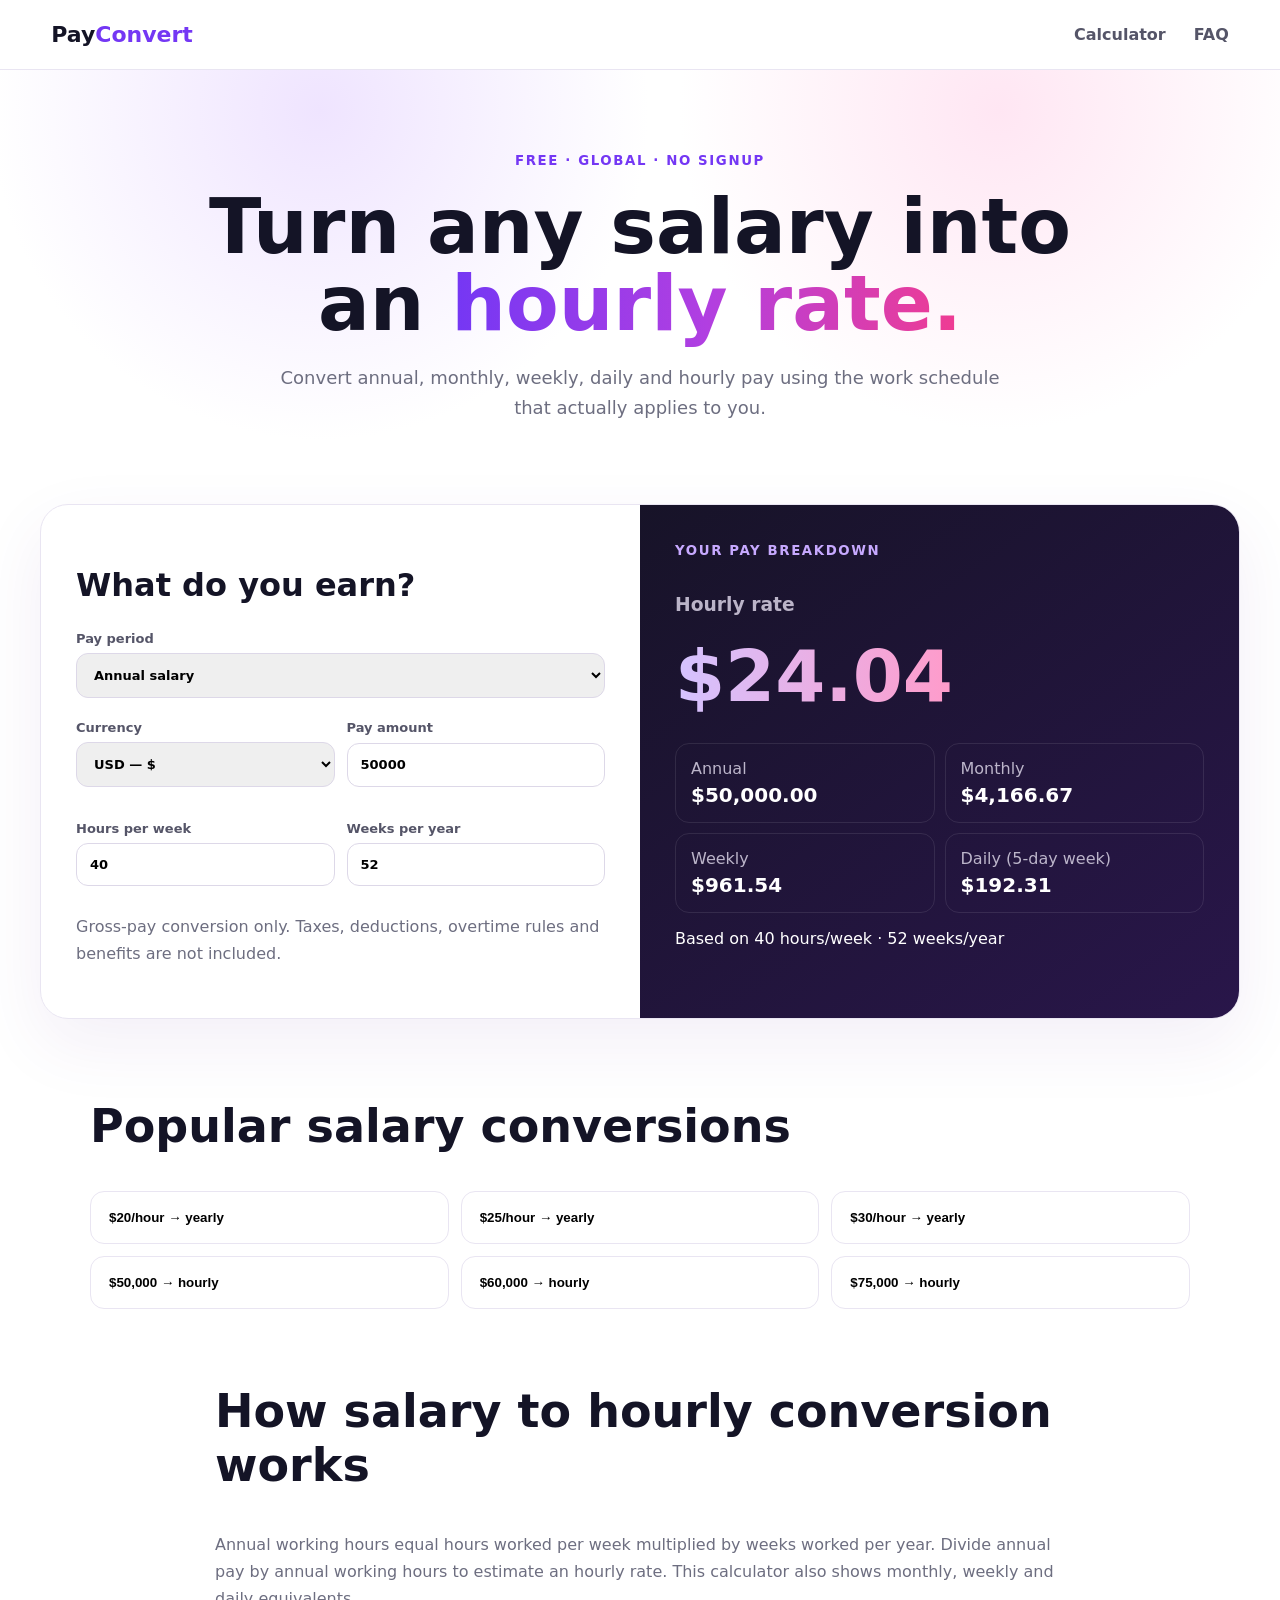
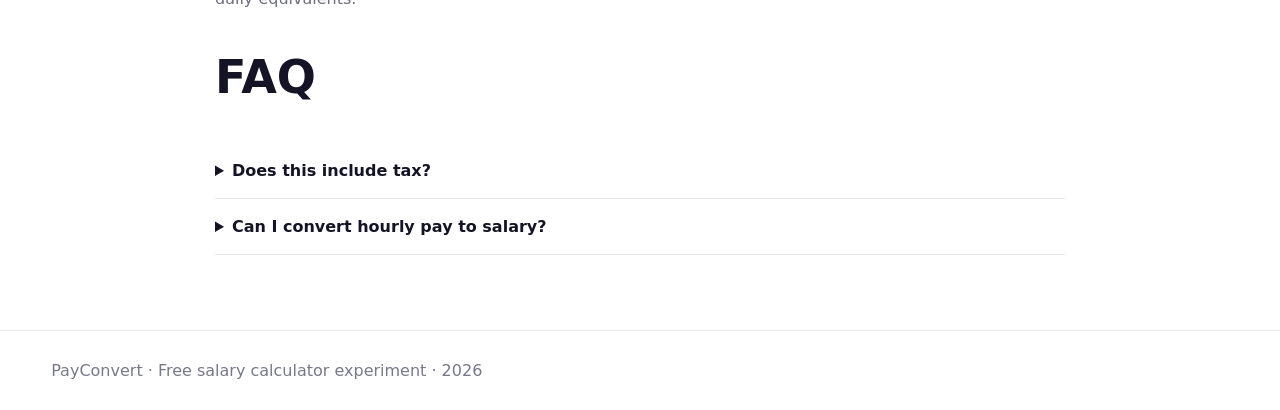
==== index.html @ 166c0487 "Add files via upload" ====
<!doctype html><html lang="en"><head><meta charset="utf-8"><meta name="viewport" content="width=device-width,initial-scale=1"><title>Salary to Hourly Calculator | PayConvert</title><meta name="description" content="Free salary to hourly calculator. Convert annual, monthly, weekly, daily and hourly pay using your own work schedule."><link rel="canonical" href="https://kavindanipun.github.io/salary-hourly-calculator/"><link rel="stylesheet" href="style.css"></head><body><header><b>Pay<span>Convert</span></b><a href="#calc">Calculator</a><a href="#faq">FAQ</a></header><section class="hero"><small>FREE · GLOBAL · NO SIGNUP</small><h1>Turn any salary into an <em>hourly rate.</em></h1><p>Convert annual, monthly, weekly, daily and hourly pay using the work schedule that actually applies to you.</p></section><main id="calc"><div class="form"><h2>What do you earn?</h2><label>Pay period<select id="period"><option value="year">Annual salary</option><option value="month">Monthly pay</option><option value="week">Weekly pay</option><option value="day">Daily pay</option><option value="hour">Hourly pay</option></select></label><div class="grid"><label>Currency<select id="currency"><option value="$">USD — $</option><option value="£">GBP — £</option><option value="€">EUR — €</option><option value="C$">CAD — C$</option><option value="A$">AUD — A$</option><option value="₹">INR — ₹</option><option value="د.إ">AED — د.إ</option><option value="¥">JPY — ¥</option></select></label><label>Pay amount<input id="amount" type="number" value="50000"></label><label>Hours per week<input id="hours" type="number" value="40"></label><label>Weeks per year<input id="weeks" type="number" value="52"></label></div><p>Gross-pay conversion only. Taxes, deductions, overtime rules and benefits are not included.</p></div><div class="result"><small>YOUR PAY BREAKDOWN</small><h3>Hourly rate</h3><strong id="hourly"></strong><div class="cards"><div>Annual<b id="annual"></b></div><div>Monthly<b id="monthly"></b></div><div>Weekly<b id="weekly"></b></div><div>Daily (5-day week)<b id="daily"></b></div></div><p id="schedule"></p></div></main><section class="content"><h2>Popular salary conversions</h2><div class="quick"><button data-p="20" data-t="hour">$20/hour → yearly</button><button data-p="25" data-t="hour">$25/hour → yearly</button><button data-p="30" data-t="hour">$30/hour → yearly</button><button data-p="50000" data-t="year">$50,000 → hourly</button><button data-p="60000" data-t="year">$60,000 → hourly</button><button data-p="75000" data-t="year">$75,000 → hourly</button></div></section><section class="content article"><h2>How salary to hourly conversion works</h2><p>Annual working hours equal hours worked per week multiplied by weeks worked per year. Divide annual pay by annual working hours to estimate an hourly rate. This calculator also shows monthly, weekly and daily equivalents.</p><h2 id="faq">FAQ</h2><details><summary>Does this include tax?</summary><p>No. Results are gross-pay equivalents.</p></details><details><summary>Can I convert hourly pay to salary?</summary><p>Yes. Choose Hourly pay and enter your rate, hours per week and weeks per year.</p></details></section><footer>PayConvert · Free salary calculator experiment · 2026</footer><script src="app.js"></script></body></html>
---- style.css ----
*{box-sizing:border-box}body{margin:0;font-family:Inter,system-ui,sans-serif;color:#141426}header{height:70px;padding:0 4vw;display:flex;align-items:center;gap:28px;border-bottom:1px solid #e9e5f2}header b{font-size:22px;margin-right:auto}header span{color:#7437f4}header a{text-decoration:none;color:#555568;font-weight:700}.hero{text-align:center;padding:80px 16px 55px;background:radial-gradient(circle at 25% 10%,#efe4ff,transparent 32%),radial-gradient(circle at 78% 10%,#ffe6f3,transparent 30%)}.hero small{color:#7437f4;font-weight:900;letter-spacing:.12em}.hero h1{font-size:clamp(44px,6vw,78px);line-height:1;max-width:900px;margin:20px auto}.hero em{font-style:normal;background:linear-gradient(90deg,#7437f4,#b13fe1,#f03c91);background-clip:text;color:transparent}.hero p{color:#6d6e80;font-size:18px;max-width:720px;margin:auto;line-height:1.7}main{width:min(1200px,calc(100% - 24px));margin:25px auto 80px;display:grid;grid-template-columns:1fr 1fr;border:1px solid #e9e5f2;border-radius:28px;overflow:hidden;box-shadow:0 25px 70px #4e208c12}.form,.result{padding:35px}.form h2{font-size:32px}.grid{display:grid;grid-template-columns:1fr 1fr;gap:12px}label{display:grid;gap:7px;margin:11px 0;font-size:13px;font-weight:800;color:#555568}input,select{padding:13px;border:1px solid #ddd8e8;border-radius:12px;font:inherit}.form p,.article p,details p{color:#6d6e80;line-height:1.7}.result{background:linear-gradient(145deg,#171328,#29164a);color:white}.result small{color:#c7a9ff;font-weight:900;letter-spacing:.12em}.result h3{color:#bbb4c8;margin-top:35px}.result>strong{font-size:clamp(45px,6vw,72px);background:linear-gradient(90deg,#d4c3ff,#ff9bca);background-clip:text;color:transparent}.cards{display:grid;grid-template-columns:1fr 1fr;gap:10px;margin-top:25px}.cards div{padding:15px;border:1px solid #ffffff18;border-radius:14px;color:#bcb5ca}.cards b{display:block;color:white;font-size:20px;margin-top:5px}.content{width:min(1100px,calc(100% - 24px));margin:0 auto 75px}.content h2{font-size:clamp(30px,4vw,46px)}.quick{display:grid;grid-template-columns:repeat(3,1fr);gap:12px}.quick button{padding:18px;text-align:left;background:white;border:1px solid #e9e5f2;border-radius:14px;font-weight:800;cursor:pointer}.article{max-width:850px}details{padding:18px 0;border-bottom:1px solid #e9e5f2}summary{font-weight:800}footer{border-top:1px solid #e9e5f2;padding:30px 4vw;color:#77788a}@media(max-width:700px){main{grid-template-columns:1fr}.grid{grid-template-columns:1fr}.quick{grid-template-columns:1fr 1fr}.form,.result{padding:22px}}
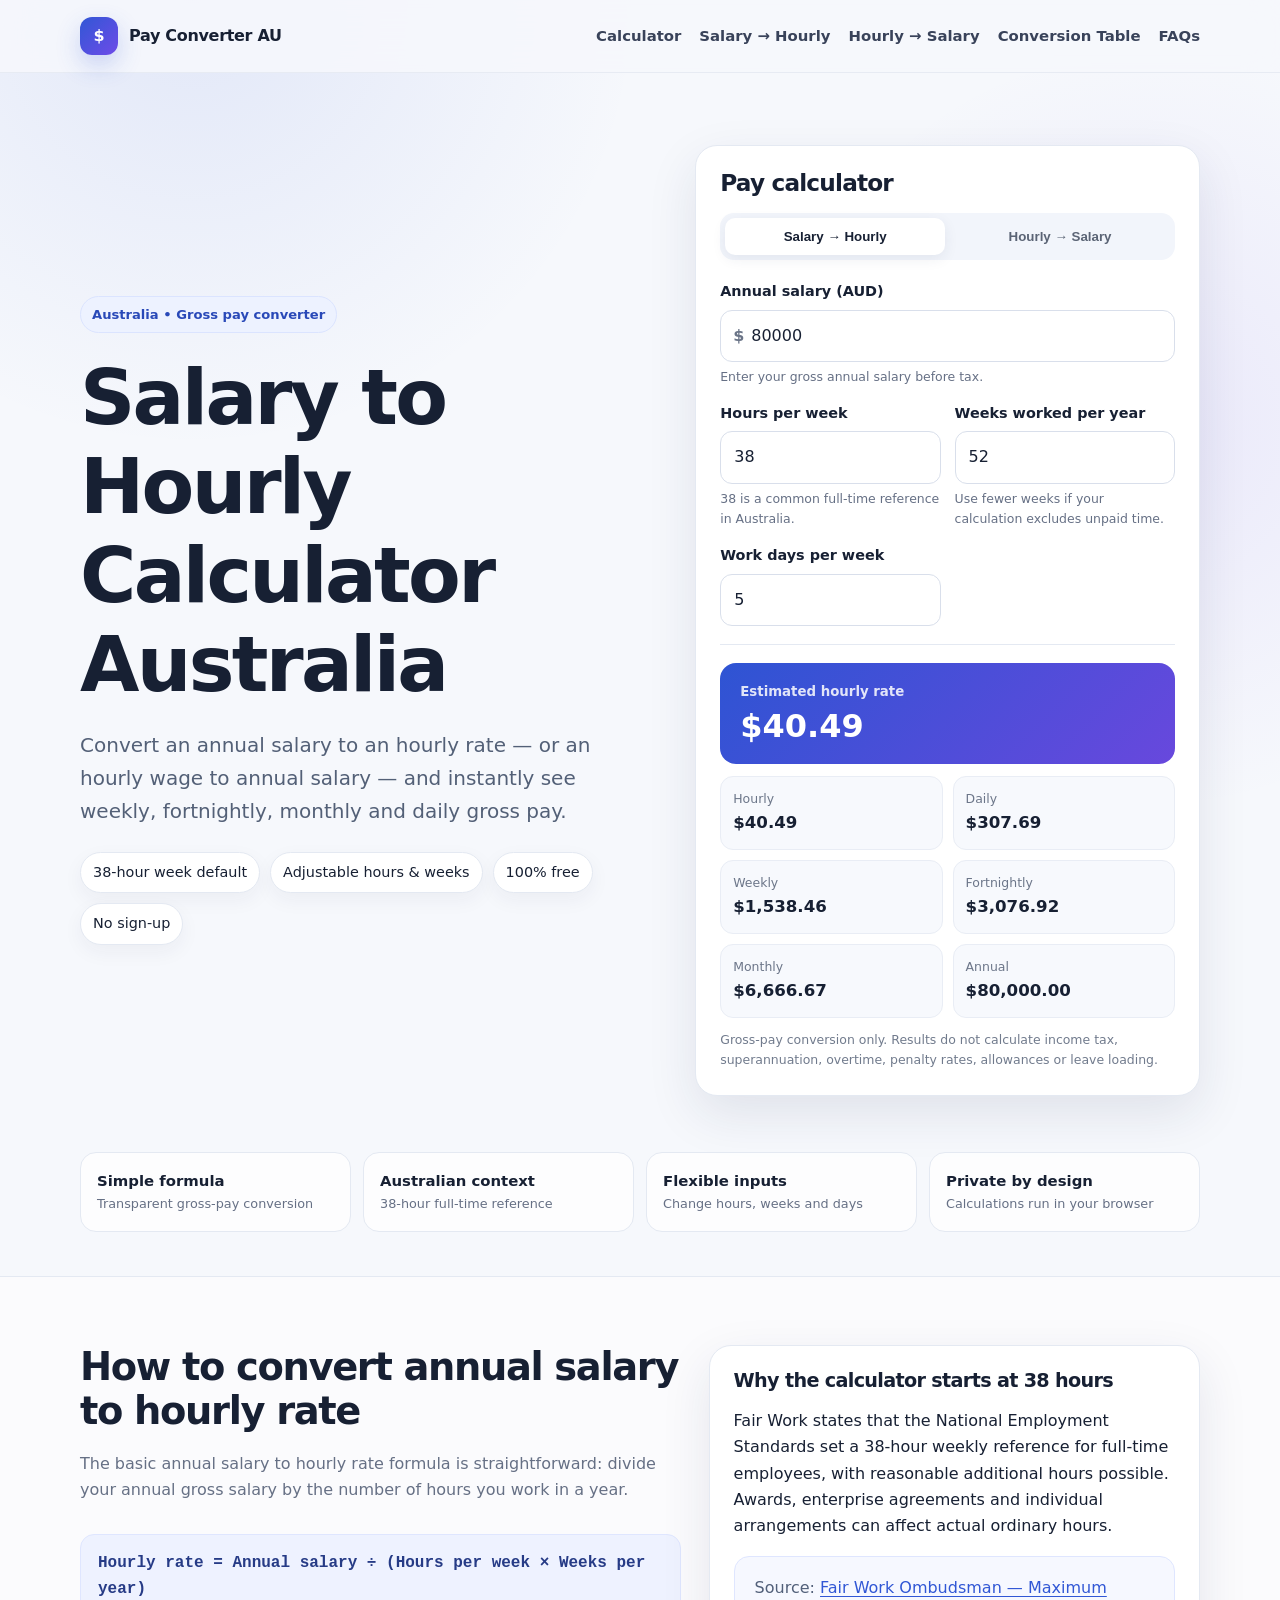
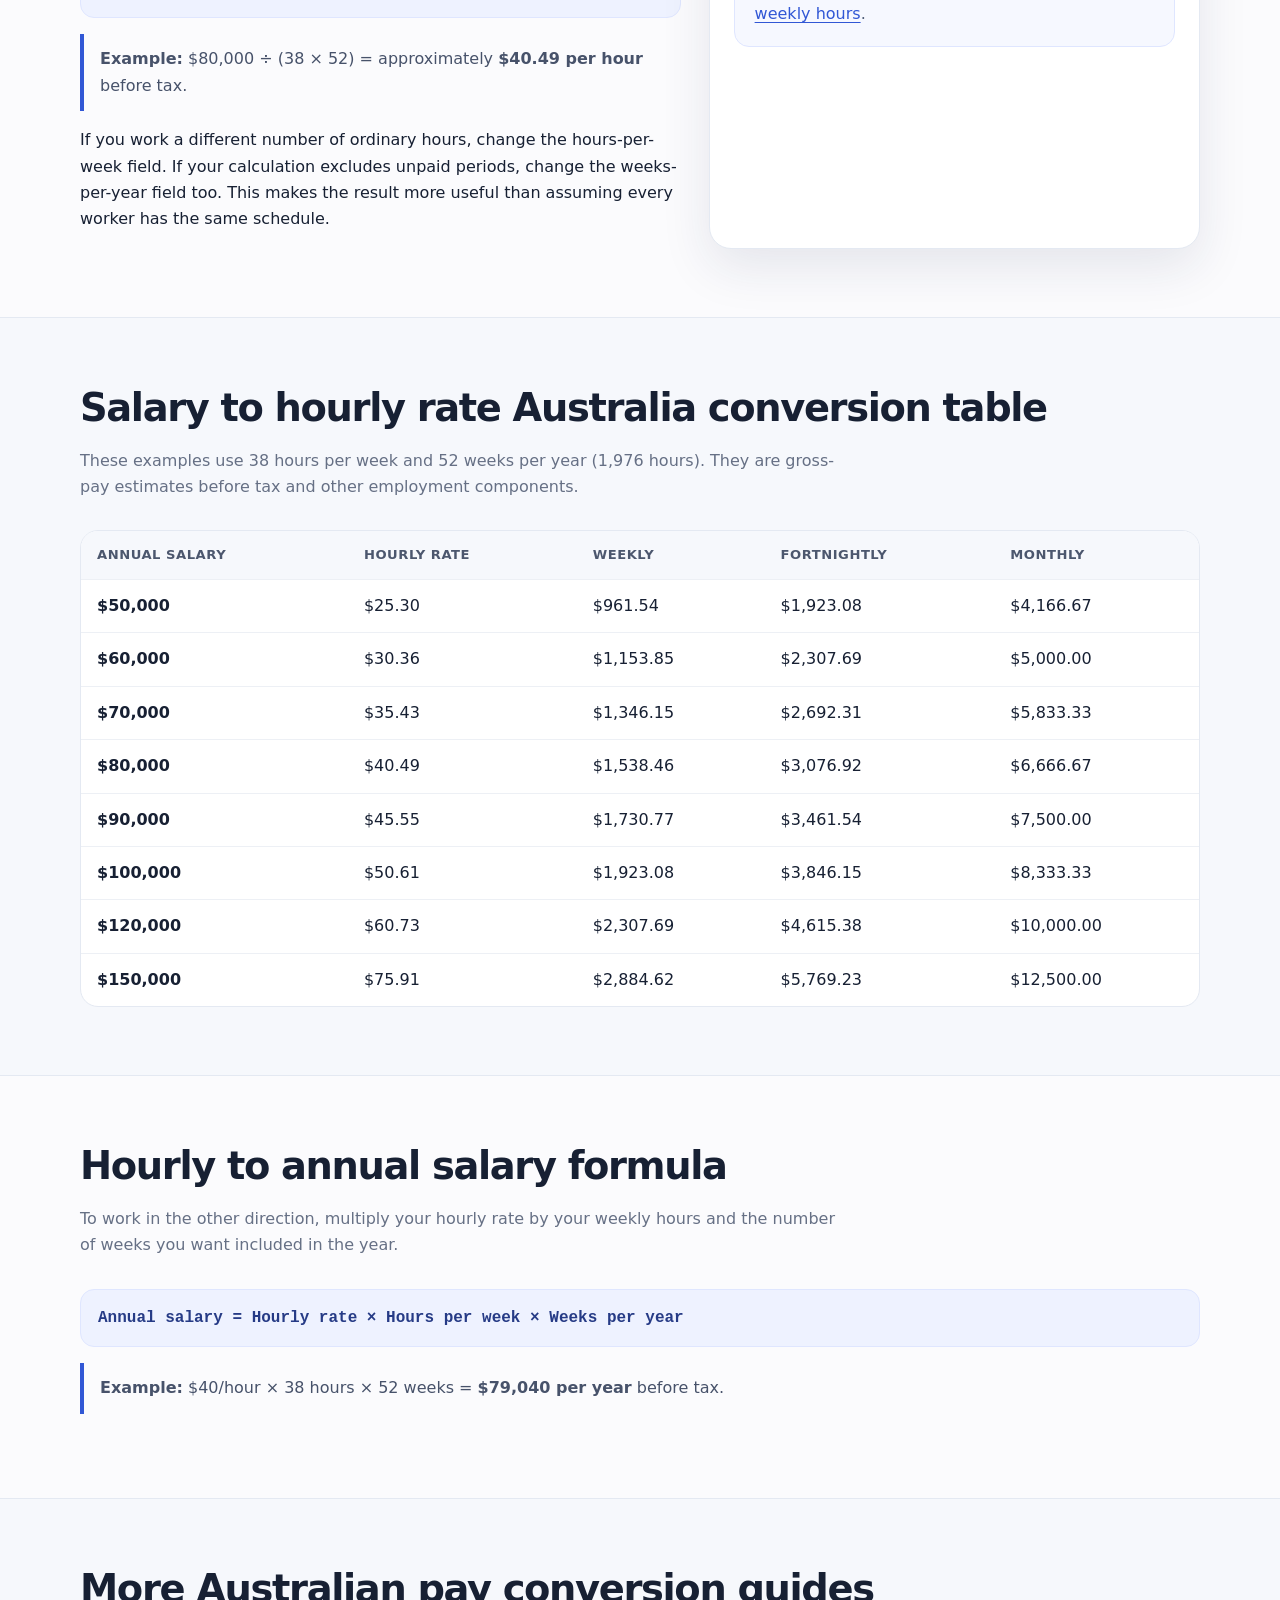
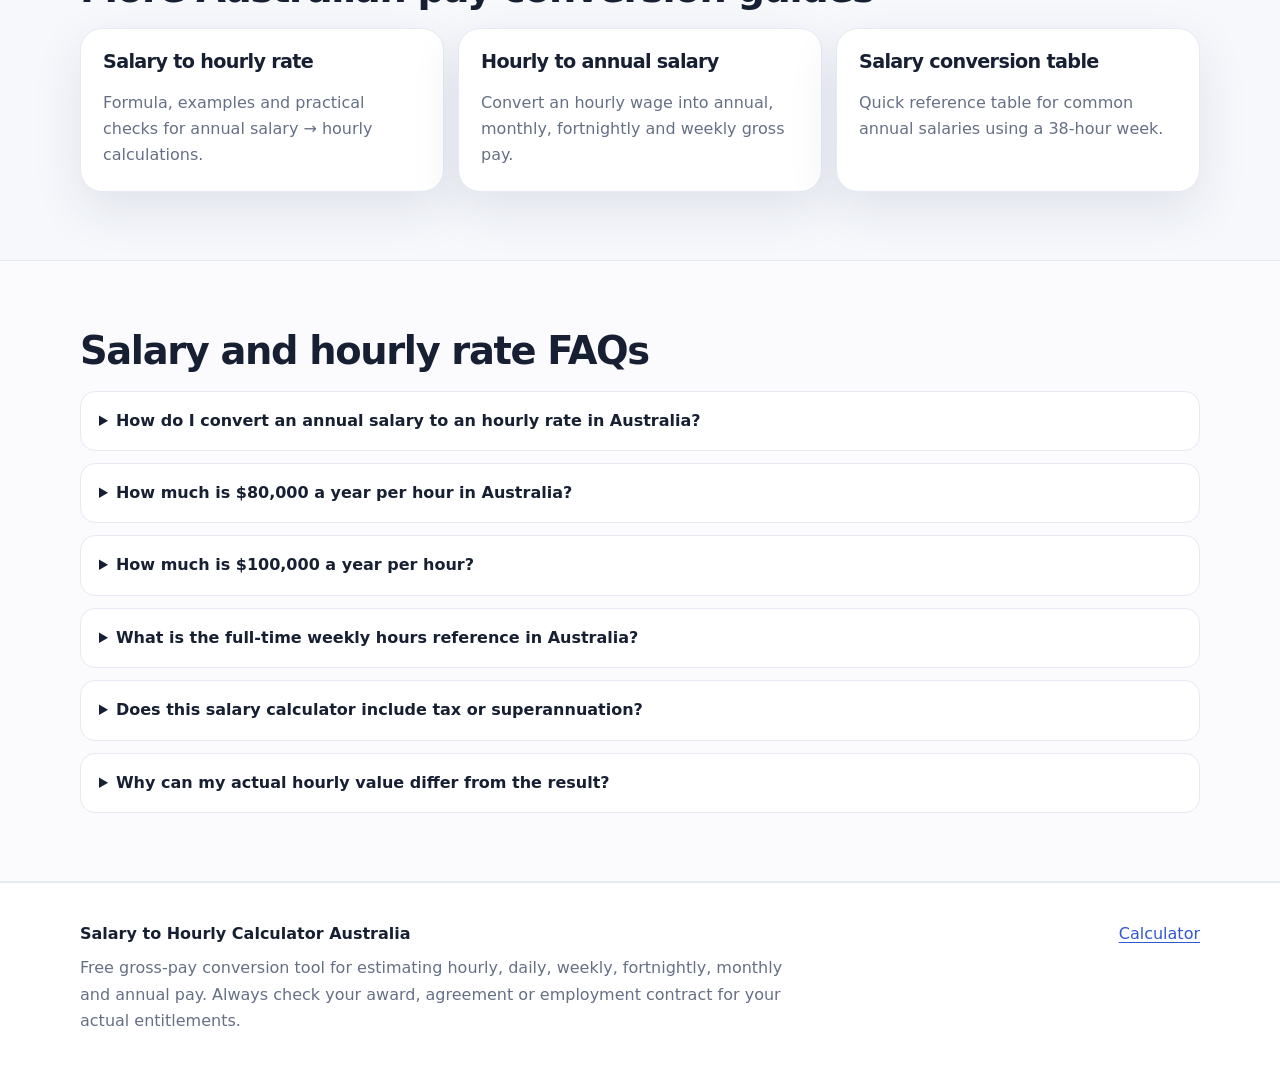
==== commit 96809eab: "Add files via upload" ====
--- a/index.html
+++ b/index.html
@@ -1 +1,201 @@
-<!doctype html><html lang="en"><head><meta charset="utf-8"><meta name="viewport" content="width=device-width,initial-scale=1"><title>Salary to Hourly Calculator | PayConvert</title><meta name="description" content="Free salary to hourly calculator. Convert annual, monthly, weekly, daily and hourly pay using your own work schedule."><link rel="canonical" href="https://kavindanipun.github.io/salary-hourly-calculator/"><link rel="stylesheet" href="style.css"></head><body><header><b>Pay<span>Convert</span></b><a href="#calc">Calculator</a><a href="#faq">FAQ</a></header><section class="hero"><small>FREE · GLOBAL · NO SIGNUP</small><h1>Turn any salary into an <em>hourly rate.</em></h1><p>Convert annual, monthly, weekly, daily and hourly pay using the work schedule that actually applies to you.</p></section><main id="calc"><div class="form"><h2>What do you earn?</h2><label>Pay period<select id="period"><option value="year">Annual salary</option><option value="month">Monthly pay</option><option value="week">Weekly pay</option><option value="day">Daily pay</option><option value="hour">Hourly pay</option></select></label><div class="grid"><label>Currency<select id="currency"><option value="$">USD — $</option><option value="£">GBP — £</option><option value="€">EUR — €</option><option value="C$">CAD — C$</option><option value="A$">AUD — A$</option><option value="₹">INR — ₹</option><option value="د.إ">AED — د.إ</option><option value="¥">JPY — ¥</option></select></label><label>Pay amount<input id="amount" type="number" value="50000"></label><label>Hours per week<input id="hours" type="number" value="40"></label><label>Weeks per year<input id="weeks" type="number" value="52"></label></div><p>Gross-pay conversion only. Taxes, deductions, overtime rules and benefits are not included.</p></div><div class="result"><small>YOUR PAY BREAKDOWN</small><h3>Hourly rate</h3><strong id="hourly"></strong><div class="cards"><div>Annual<b id="annual"></b></div><div>Monthly<b id="monthly"></b></div><div>Weekly<b id="weekly"></b></div><div>Daily (5-day week)<b id="daily"></b></div></div><p id="schedule"></p></div></main><section class="content"><h2>Popular salary conversions</h2><div class="quick"><button data-p="20" data-t="hour">$20/hour → yearly</button><button data-p="25" data-t="hour">$25/hour → yearly</button><button data-p="30" data-t="hour">$30/hour → yearly</button><button data-p="50000" data-t="year">$50,000 → hourly</button><button data-p="60000" data-t="year">$60,000 → hourly</button><button data-p="75000" data-t="year">$75,000 → hourly</button></div></section><section class="content article"><h2>How salary to hourly conversion works</h2><p>Annual working hours equal hours worked per week multiplied by weeks worked per year. Divide annual pay by annual working hours to estimate an hourly rate. This calculator also shows monthly, weekly and daily equivalents.</p><h2 id="faq">FAQ</h2><details><summary>Does this include tax?</summary><p>No. Results are gross-pay equivalents.</p></details><details><summary>Can I convert hourly pay to salary?</summary><p>Yes. Choose Hourly pay and enter your rate, hours per week and weeks per year.</p></details></section><footer>PayConvert · Free salary calculator experiment · 2026</footer><script src="app.js"></script></body></html>+<!doctype html>
+<html lang="en-AU">
+<head>
+<meta charset="utf-8">
+<meta name="viewport" content="width=device-width,initial-scale=1">
+<title>Salary to Hourly Calculator Australia | Free Pay Converter</title>
+<meta name="description" content="Convert annual salary to hourly pay or hourly rate to annual salary in Australia. See weekly, fortnightly and monthly gross pay with adjustable work hours.">
+<meta name="robots" content="index,follow,max-image-preview:large,max-snippet:-1,max-video-preview:-1">
+<link rel="canonical" href="https://kavindanipun.github.io/salary-hourly-calculator/">
+<link rel="icon" href="https://kavindanipun.github.io/salary-hourly-calculator/favicon.svg" type="image/svg+xml">
+<link rel="apple-touch-icon" href="https://kavindanipun.github.io/salary-hourly-calculator/apple-touch-icon.png">
+<link rel="manifest" href="https://kavindanipun.github.io/salary-hourly-calculator/site.webmanifest">
+<meta name="theme-color" content="#3157d5">
+<meta name="color-scheme" content="light">
+<meta property="og:type" content="website">
+<meta property="og:site_name" content="Salary to Hourly Calculator Australia">
+<meta property="og:locale" content="en_AU">
+<meta property="og:title" content="Salary to Hourly Calculator Australia | Free Pay Converter">
+<meta property="og:description" content="Convert annual salary to hourly pay or hourly rate to annual salary in Australia. See weekly, fortnightly and monthly gross pay with adjustable work hours.">
+<meta property="og:url" content="https://kavindanipun.github.io/salary-hourly-calculator/">
+<meta property="og:image" content="https://kavindanipun.github.io/salary-hourly-calculator/og-image.png">
+<meta property="og:image:width" content="1200">
+<meta property="og:image:height" content="630">
+<meta property="og:image:alt" content="Salary to Hourly Calculator Australia">
+<meta name="twitter:card" content="summary_large_image">
+<meta name="twitter:title" content="Salary to Hourly Calculator Australia | Free Pay Converter">
+<meta name="twitter:description" content="Convert annual salary to hourly pay or hourly rate to annual salary in Australia. See weekly, fortnightly and monthly gross pay with adjustable work hours.">
+<meta name="twitter:image" content="https://kavindanipun.github.io/salary-hourly-calculator/og-image.png">
+<link rel="stylesheet" href="https://kavindanipun.github.io/salary-hourly-calculator/assets/styles.css">
+<script type="application/ld+json">{"@context":"https://schema.org","@graph":[{"@type":"WebSite","@id":"https://kavindanipun.github.io/salary-hourly-calculator/#website","url":"https://kavindanipun.github.io/salary-hourly-calculator/","name":"Salary to Hourly Calculator Australia","inLanguage":"en-AU"},{"@type":"WebApplication","@id":"https://kavindanipun.github.io/salary-hourly-calculator/#calculator","name":"Salary to Hourly Calculator Australia","url":"https://kavindanipun.github.io/salary-hourly-calculator/","applicationCategory":"FinanceApplication","operatingSystem":"Any","isAccessibleForFree":true,"offers":{"@type":"Offer","price":"0","priceCurrency":"AUD"},"description":"Convert annual salary to hourly pay, or hourly pay to annual salary, using adjustable weekly hours and weeks worked.","inLanguage":"en-AU"}]}</script>
+<script type="application/ld+json">{"@context":"https://schema.org","@type":"FAQPage","mainEntity":[{"@type":"Question","name":"How do I convert an annual salary to an hourly rate in Australia?","acceptedAnswer":{"@type":"Answer","text":"Divide the annual salary by the total hours worked in the year. For example, with 38 hours per week and 52 weeks per year, divide the annual salary by 1,976 hours."}},{"@type":"Question","name":"How much is $80,000 a year per hour in Australia?","acceptedAnswer":{"@type":"Answer","text":"Using 38 hours per week and 52 weeks per year, $80,000 per year is approximately $40.49 per hour before tax."}},{"@type":"Question","name":"How much is $100,000 a year per hour in Australia?","acceptedAnswer":{"@type":"Answer","text":"Using 38 hours per week and 52 weeks per year, $100,000 per year is approximately $50.61 per hour before tax."}},{"@type":"Question","name":"What is the standard full-time work week in Australia?","acceptedAnswer":{"@type":"Answer","text":"Under the National Employment Standards, 38 hours per week is the maximum weekly hours reference for a full-time employee unless reasonable additional hours apply. Actual ordinary hours can depend on an award, agreement or contract."}},{"@type":"Question","name":"Does this calculator include tax and superannuation?","acceptedAnswer":{"@type":"Answer","text":"No. This calculator converts gross pay only and does not calculate income tax, superannuation, overtime, penalty rates, allowances or leave loading."}}]}</script>
+</head>
+<body data-calc-mode="annual">
+<a class="skip-link" href="#main">Skip to main content</a>
+
+<header class="site-header">
+  <div class="container nav">
+    <a class="brand" href="https://kavindanipun.github.io/salary-hourly-calculator/" aria-label="Salary to Hourly Calculator Australia home">
+      <span class="brand-mark" aria-hidden="true">$</span>
+      <span>Pay Converter AU</span>
+    </a>
+    <nav class="nav-links" aria-label="Primary navigation">
+      <a href="https://kavindanipun.github.io/salary-hourly-calculator/#calculator">Calculator</a>
+      <a href="https://kavindanipun.github.io/salary-hourly-calculator/salary-to-hourly-australia/">Salary → Hourly</a>
+      <a href="https://kavindanipun.github.io/salary-hourly-calculator/hourly-to-salary-australia/">Hourly → Salary</a>
+      <a href="https://kavindanipun.github.io/salary-hourly-calculator/salary-conversion-table-australia/">Conversion Table</a>
+      <a href="https://kavindanipun.github.io/salary-hourly-calculator/#faq">FAQs</a>
+    </nav>
+  </div>
+</header>
+
+<main id="main">
+<section class="hero">
+  <div class="container hero-grid">
+    <div>
+      <span class="eyebrow">Australia • Gross pay converter</span>
+      <h1>Salary to Hourly Calculator Australia</h1>
+      <p class="lead">Convert an annual salary to an hourly rate — or an hourly wage to annual salary — and instantly see weekly, fortnightly, monthly and daily gross pay.</p>
+      <ul class="hero-points" aria-label="Calculator highlights">
+        <li>38-hour week default</li><li>Adjustable hours & weeks</li><li>100% free</li><li>No sign-up</li>
+      </ul>
+    </div>
+    
+<div class="card calculator" id="calculator" aria-labelledby="calculator-title">
+  <h2 id="calculator-title" style="font-size:1.45rem;margin-bottom:16px">Pay calculator</h2>
+  <div class="calc-tabs" role="tablist" aria-label="Conversion direction">
+    <button class="tab-btn" id="annualTab" type="button" role="tab" aria-selected="true">Salary → Hourly</button>
+    <button class="tab-btn" id="hourlyTab" type="button" role="tab" aria-selected="false">Hourly → Salary</button>
+  </div>
+  <div class="form-grid">
+    <div class="field full">
+      <label id="amountLabel" for="amount">Annual salary (AUD)</label>
+      <div class="input-wrap"><span class="prefix">$</span><input class="with-prefix" id="amount" type="number" inputmode="decimal" min="0.01" step="0.01" value="80000" aria-describedby="amountHelp"></div>
+      <div class="helper" id="amountHelp">Enter your gross annual salary before tax.</div>
+    </div>
+    <div class="field">
+      <label for="hoursPerWeek">Hours per week</label>
+      <input id="hoursPerWeek" type="number" inputmode="decimal" min="1" max="168" step="0.5" value="38">
+      <div class="helper">38 is a common full-time reference in Australia.</div>
+    </div>
+    <div class="field">
+      <label for="weeksPerYear">Weeks worked per year</label>
+      <input id="weeksPerYear" type="number" inputmode="decimal" min="1" max="52" step="1" value="52">
+      <div class="helper">Use fewer weeks if your calculation excludes unpaid time.</div>
+    </div>
+    <div class="field">
+      <label for="daysPerWeek">Work days per week</label>
+      <input id="daysPerWeek" type="number" inputmode="decimal" min="1" max="7" step="1" value="5">
+    </div>
+  </div>
+  <div class="results" aria-live="polite">
+    <div class="result-primary"><small id="primaryLabel">Estimated hourly rate</small><strong id="primaryResult">—</strong></div>
+    <div class="result-grid">
+      <div class="result-item"><span>Hourly</span><strong id="hourlyResult">—</strong></div>
+      <div class="result-item"><span>Daily</span><strong id="dailyResult">—</strong></div>
+      <div class="result-item"><span>Weekly</span><strong id="weeklyResult">—</strong></div>
+      <div class="result-item"><span>Fortnightly</span><strong id="fortnightlyResult">—</strong></div>
+      <div class="result-item"><span>Monthly</span><strong id="monthlyResult">—</strong></div>
+      <div class="result-item"><span>Annual</span><strong id="annualResult">—</strong></div>
+    </div>
+    <p class="disclaimer">Gross-pay conversion only. Results do not calculate income tax, superannuation, overtime, penalty rates, allowances or leave loading.</p>
+  </div>
+</div>
+
+  </div>
+</section>
+
+<section class="trust-strip">
+  <div class="container trust-grid">
+    <div class="trust-item"><strong>Simple formula</strong><span>Transparent gross-pay conversion</span></div>
+    <div class="trust-item"><strong>Australian context</strong><span>38-hour full-time reference</span></div>
+    <div class="trust-item"><strong>Flexible inputs</strong><span>Change hours, weeks and days</span></div>
+    <div class="trust-item"><strong>Private by design</strong><span>Calculations run in your browser</span></div>
+  </div>
+</section>
+
+<section class="section soft">
+  <div class="container content-grid">
+    <div>
+      <h2>How to convert annual salary to hourly rate</h2>
+      <p class="section-intro">The basic annual salary to hourly rate formula is straightforward: divide your annual gross salary by the number of hours you work in a year.</p>
+      <div class="formula">Hourly rate = Annual salary ÷ (Hours per week × Weeks per year)</div>
+      <p class="example"><strong>Example:</strong> $80,000 ÷ (38 × 52) = approximately <strong>$40.49 per hour</strong> before tax.</p>
+      <p>If you work a different number of ordinary hours, change the hours-per-week field. If your calculation excludes unpaid periods, change the weeks-per-year field too. This makes the result more useful than assuming every worker has the same schedule.</p>
+    </div>
+    <div class="card info-card">
+      <h3>Why the calculator starts at 38 hours</h3>
+      <p>Fair Work states that the National Employment Standards set a 38-hour weekly reference for full-time employees, with reasonable additional hours possible. Awards, enterprise agreements and individual arrangements can affect actual ordinary hours.</p>
+      <p class="source-note">Source: <a href="https://www.fairwork.gov.au/tools-and-resources/fact-sheets/minimum-workplace-entitlements/maximum-weekly-hours" rel="noopener">Fair Work Ombudsman — Maximum weekly hours</a>.</p>
+    </div>
+  </div>
+</section>
+
+<section class="section">
+  <div class="container">
+    <h2>Salary to hourly rate Australia conversion table</h2>
+    <p class="section-intro">These examples use 38 hours per week and 52 weeks per year (1,976 hours). They are gross-pay estimates before tax and other employment components.</p>
+    <div class="table-wrap">
+      <table>
+        <thead><tr><th>Annual salary</th><th>Hourly rate</th><th>Weekly</th><th>Fortnightly</th><th>Monthly</th></tr></thead>
+        <tbody>
+          <tr><td>$50,000</td><td>$25.30</td><td>$961.54</td><td>$1,923.08</td><td>$4,166.67</td></tr>
+          <tr><td>$60,000</td><td>$30.36</td><td>$1,153.85</td><td>$2,307.69</td><td>$5,000.00</td></tr>
+          <tr><td>$70,000</td><td>$35.43</td><td>$1,346.15</td><td>$2,692.31</td><td>$5,833.33</td></tr>
+          <tr><td>$80,000</td><td>$40.49</td><td>$1,538.46</td><td>$3,076.92</td><td>$6,666.67</td></tr>
+          <tr><td>$90,000</td><td>$45.55</td><td>$1,730.77</td><td>$3,461.54</td><td>$7,500.00</td></tr>
+          <tr><td>$100,000</td><td>$50.61</td><td>$1,923.08</td><td>$3,846.15</td><td>$8,333.33</td></tr>
+          <tr><td>$120,000</td><td>$60.73</td><td>$2,307.69</td><td>$4,615.38</td><td>$10,000.00</td></tr>
+          <tr><td>$150,000</td><td>$75.91</td><td>$2,884.62</td><td>$5,769.23</td><td>$12,500.00</td></tr>
+        </tbody>
+      </table>
+    </div>
+  </div>
+</section>
+
+<section class="section soft">
+  <div class="container">
+    <h2>Hourly to annual salary formula</h2>
+    <p class="section-intro">To work in the other direction, multiply your hourly rate by your weekly hours and the number of weeks you want included in the year.</p>
+    <div class="formula">Annual salary = Hourly rate × Hours per week × Weeks per year</div>
+    <p class="example"><strong>Example:</strong> $40/hour × 38 hours × 52 weeks = <strong>$79,040 per year</strong> before tax.</p>
+  </div>
+</section>
+
+<section class="section">
+  <div class="container">
+    <h2>More Australian pay conversion guides</h2>
+    <div class="link-cards">
+      <a class="card link-card" href="https://kavindanipun.github.io/salary-hourly-calculator/salary-to-hourly-australia/"><h3>Salary to hourly rate</h3><p>Formula, examples and practical checks for annual salary → hourly calculations.</p></a>
+      <a class="card link-card" href="https://kavindanipun.github.io/salary-hourly-calculator/hourly-to-salary-australia/"><h3>Hourly to annual salary</h3><p>Convert an hourly wage into annual, monthly, fortnightly and weekly gross pay.</p></a>
+      <a class="card link-card" href="https://kavindanipun.github.io/salary-hourly-calculator/salary-conversion-table-australia/"><h3>Salary conversion table</h3><p>Quick reference table for common annual salaries using a 38-hour week.</p></a>
+    </div>
+  </div>
+</section>
+
+<section class="section soft" id="faq">
+  <div class="container">
+    <h2>Salary and hourly rate FAQs</h2>
+    <div class="faq">
+      <details><summary>How do I convert an annual salary to an hourly rate in Australia?</summary><p>Divide the annual salary by total annual work hours. With 38 hours per week and 52 weeks, annual work hours are 1,976. For example, $80,000 ÷ 1,976 is about $40.49 per hour before tax.</p></details>
+      <details><summary>How much is $80,000 a year per hour in Australia?</summary><p>At 38 hours per week for 52 weeks, $80,000 per year is approximately $40.49 per hour before tax.</p></details>
+      <details><summary>How much is $100,000 a year per hour?</summary><p>At 38 hours per week for 52 weeks, $100,000 per year is approximately $50.61 per hour before tax.</p></details>
+      <details><summary>What is the full-time weekly hours reference in Australia?</summary><p>Fair Work’s National Employment Standards use 38 hours per week as the maximum weekly hours reference for full-time employees, unless reasonable additional hours apply. Actual ordinary hours can vary under an award, agreement or employment arrangement.</p></details>
+      <details><summary>Does this salary calculator include tax or superannuation?</summary><p>No. It is a gross-pay conversion calculator. It does not calculate income tax, superannuation, overtime, penalty rates, allowances or leave loading.</p></details>
+      <details><summary>Why can my actual hourly value differ from the result?</summary><p>Your employment package may include paid leave, superannuation, bonuses, allowances, overtime or other entitlements. Your contract or industrial instrument may also define hours differently. Use this tool for gross conversion, not as a payroll or legal-entitlement calculation.</p></details>
+    </div>
+  </div>
+</section>
+</main>
+
+<footer class="site-footer">
+  <div class="container footer-grid">
+    <div>
+      <strong>Salary to Hourly Calculator Australia</strong>
+      <p>Free gross-pay conversion tool for estimating hourly, daily, weekly, fortnightly, monthly and annual pay. Always check your award, agreement or employment contract for your actual entitlements.</p>
+    </div>
+    <div><a href="https://kavindanipun.github.io/salary-hourly-calculator/">Calculator</a></div>
+  </div>
+</footer>
+<script src="https://kavindanipun.github.io/salary-hourly-calculator/assets/app.js" defer></script>
+</body></html>
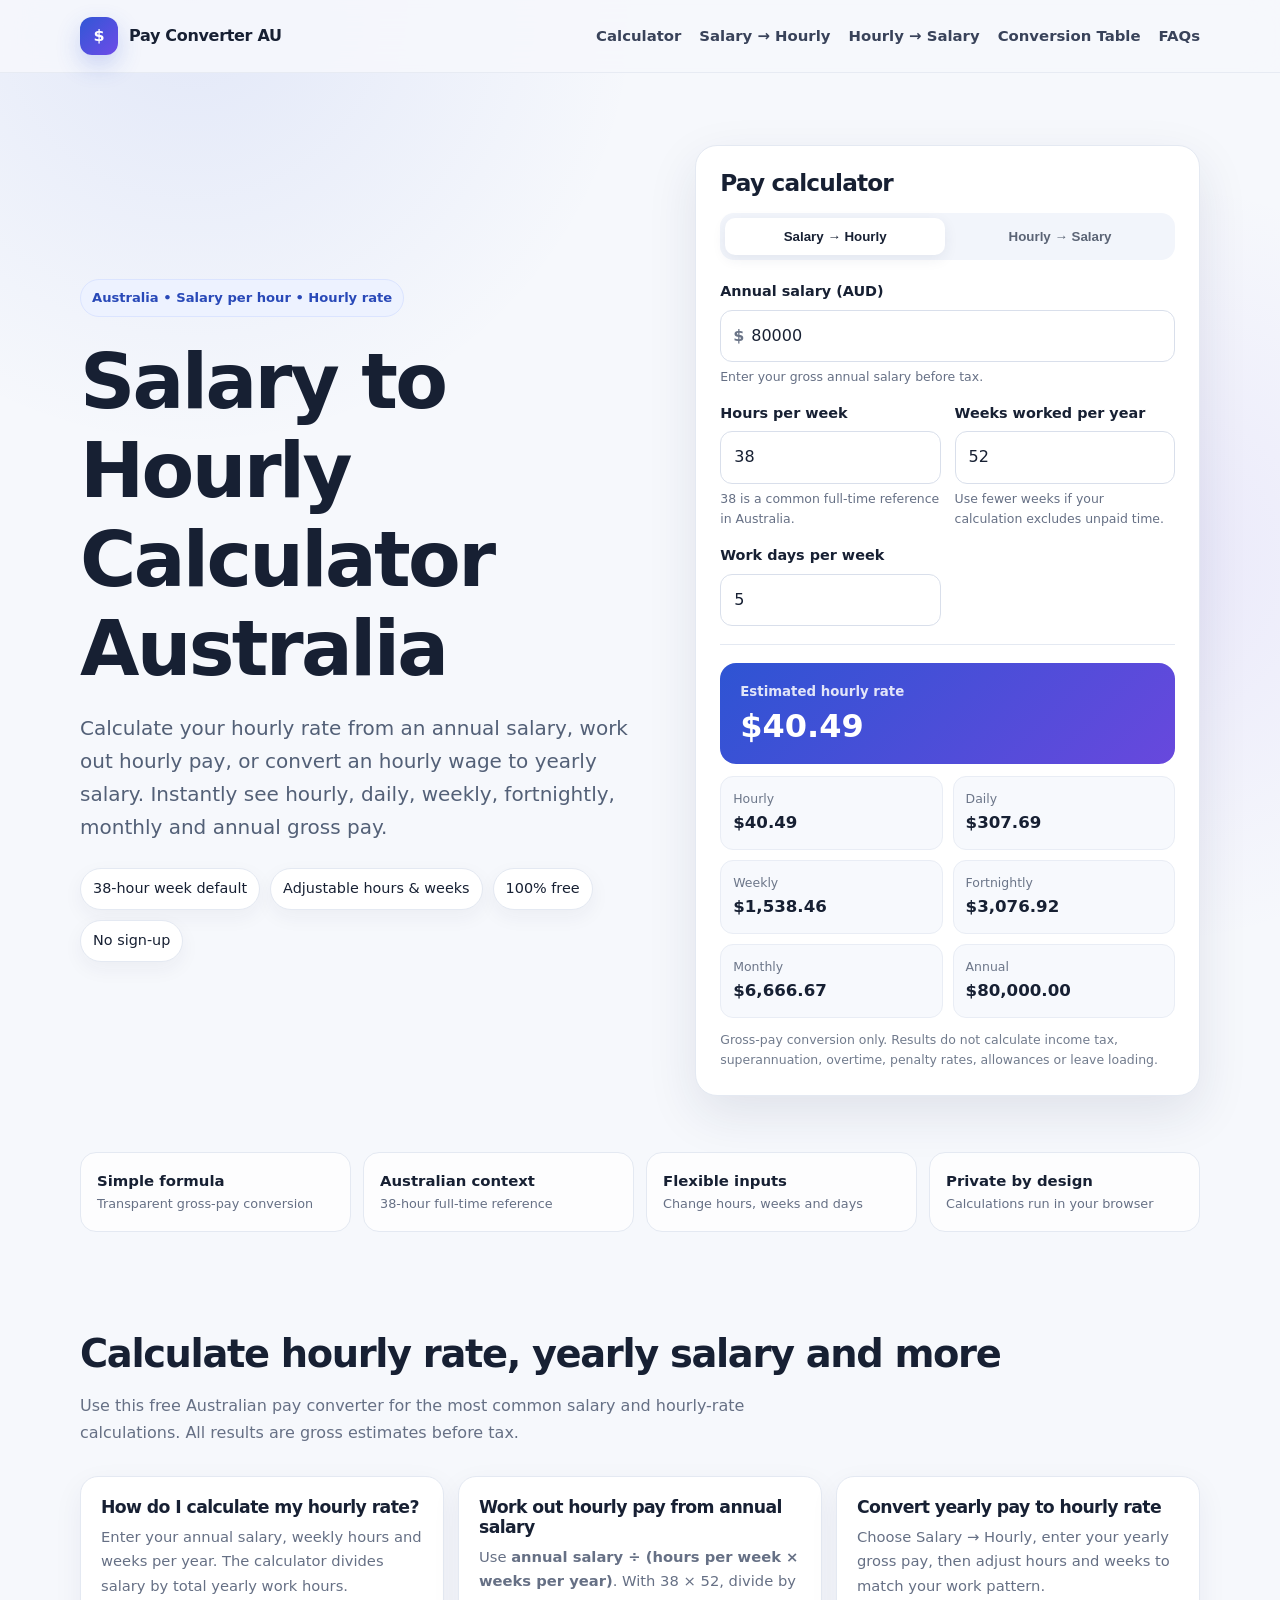
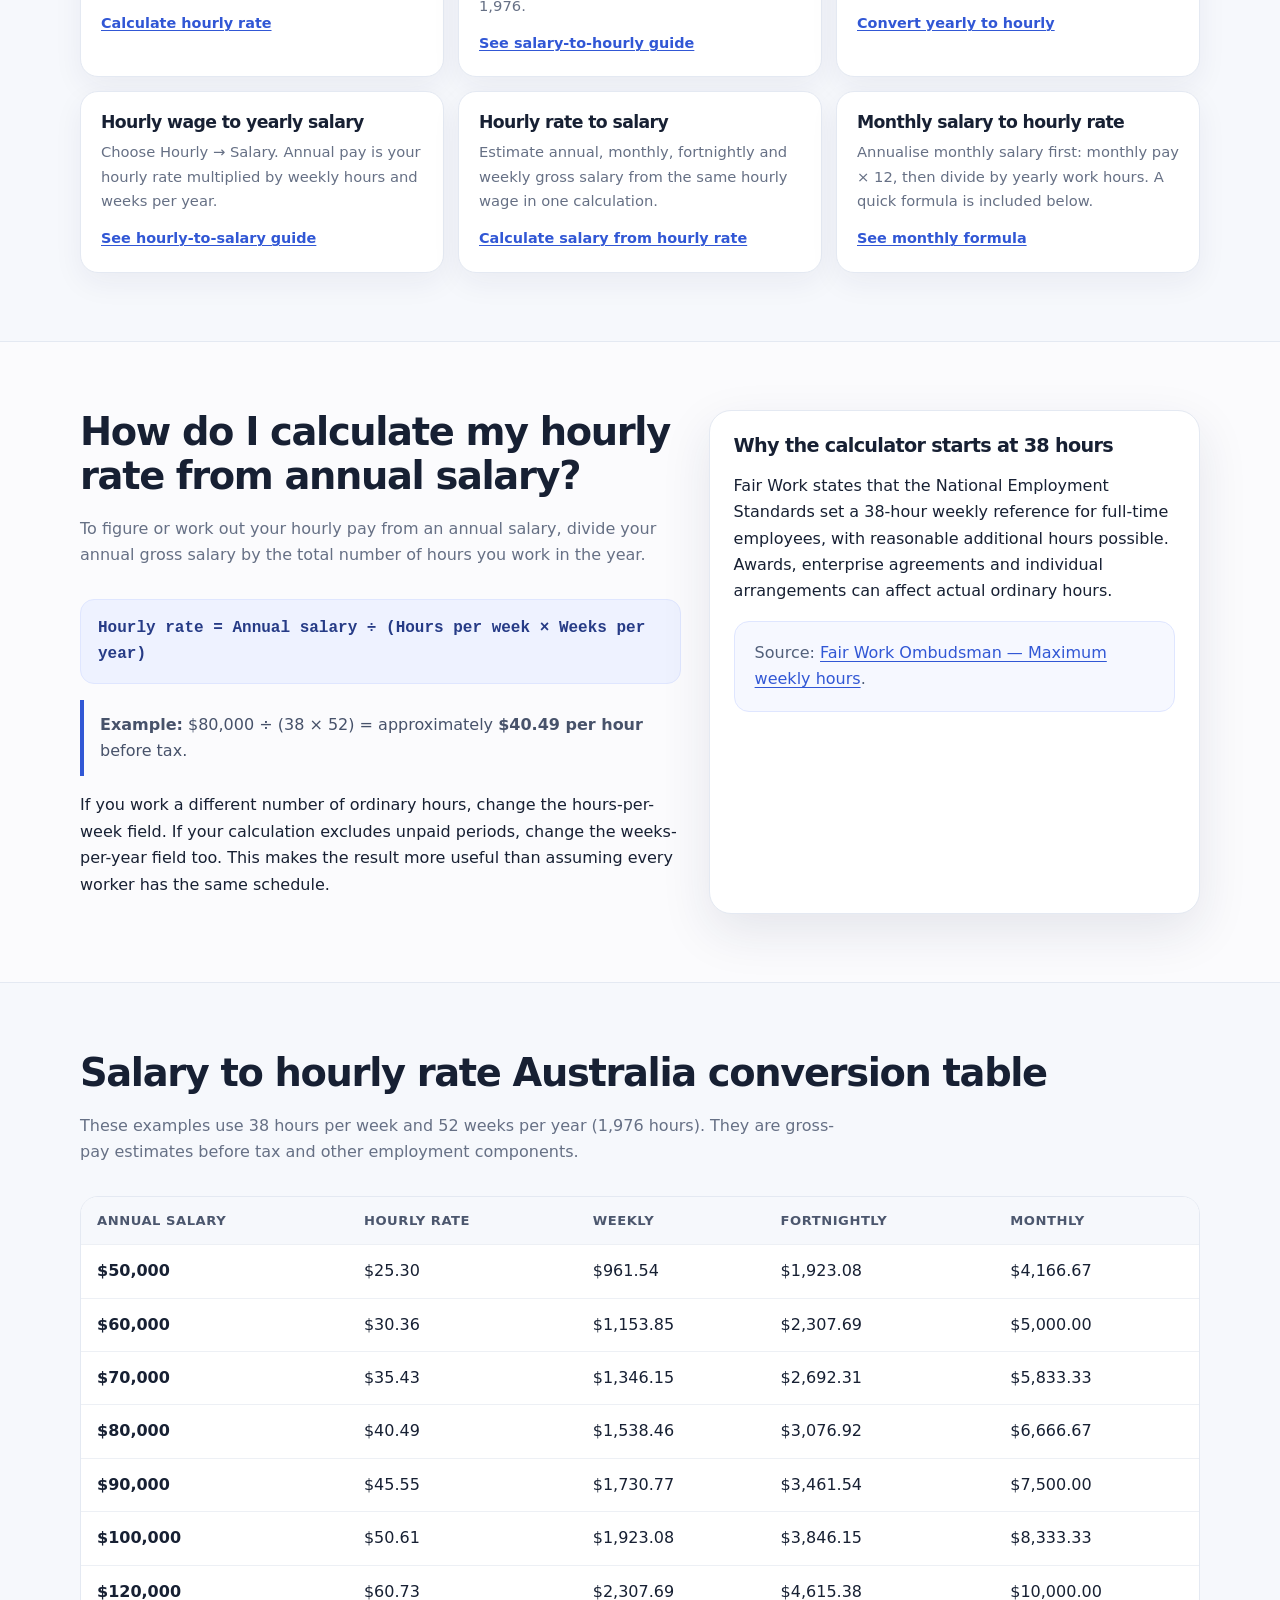
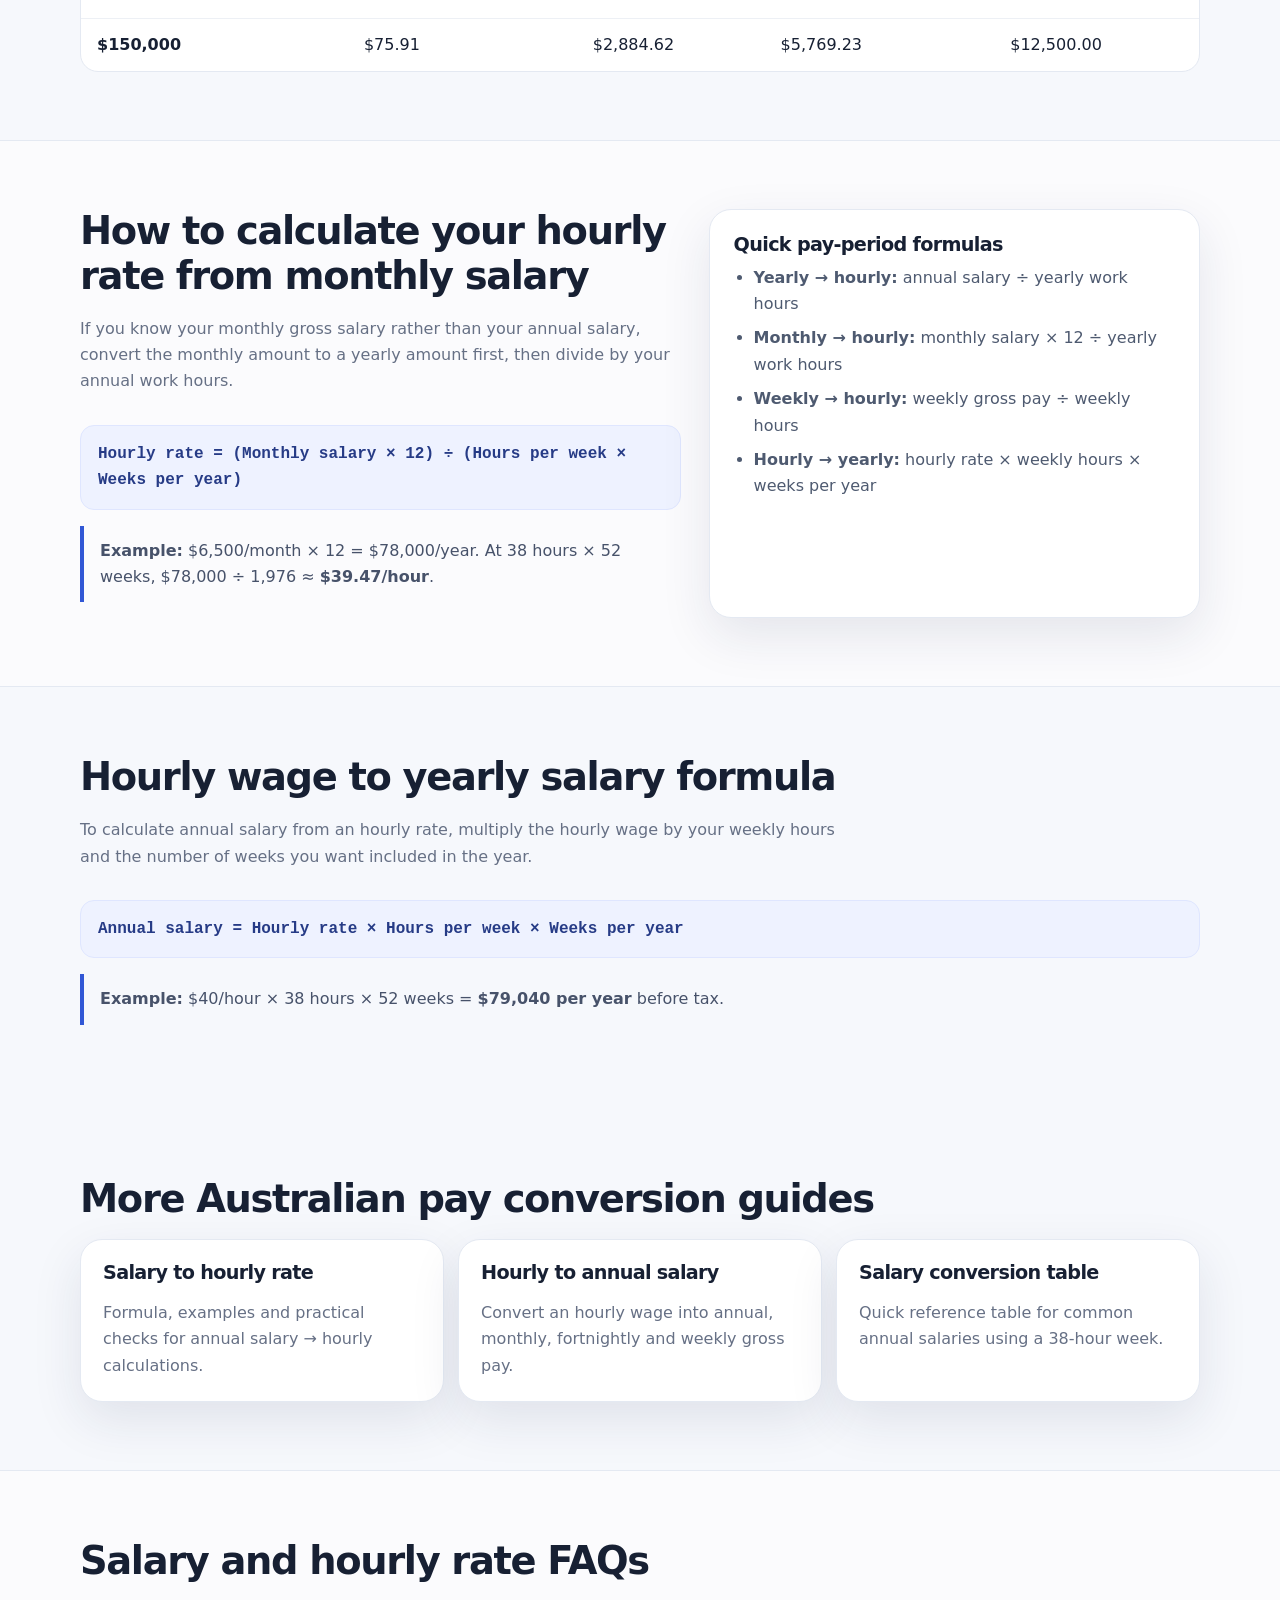
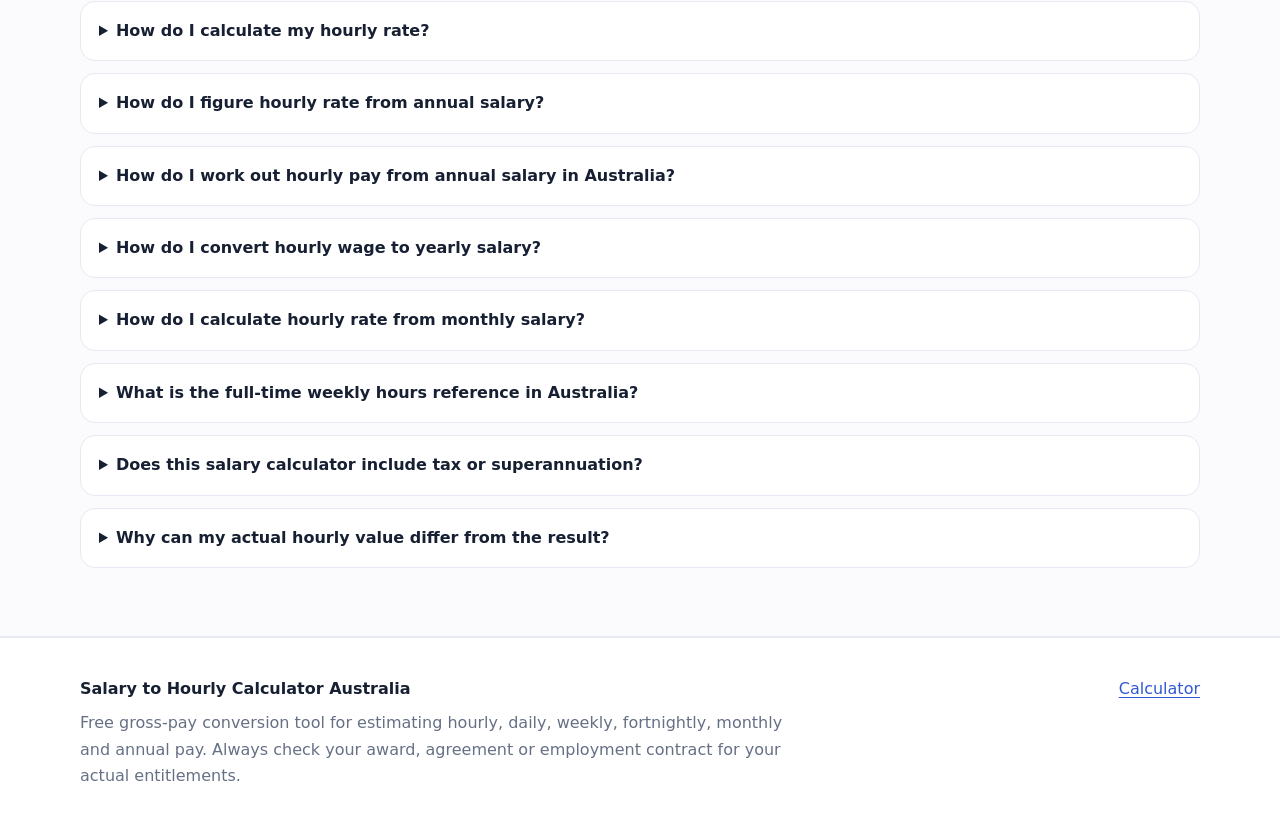
==== commit 77741935: "Add files via upload" ====
--- a/index.html
+++ b/index.html
@@ -3,8 +3,8 @@
 <head>
 <meta charset="utf-8">
 <meta name="viewport" content="width=device-width,initial-scale=1">
-<title>Salary to Hourly Calculator Australia | Free Pay Converter</title>
-<meta name="description" content="Convert annual salary to hourly pay or hourly rate to annual salary in Australia. See weekly, fortnightly and monthly gross pay with adjustable work hours.">
+<title>Salary Per Hour Calculator Australia | Hourly Rate Converter</title>
+<meta name="description" content="Calculate your hourly rate from annual salary or convert hourly wage to yearly salary in Australia. Free gross-pay calculator with adjustable hours and weeks.">
 <meta name="robots" content="index,follow,max-image-preview:large,max-snippet:-1,max-video-preview:-1">
 <link rel="canonical" href="https://kavindanipun.github.io/salary-hourly-calculator/">
 <link rel="icon" href="https://kavindanipun.github.io/salary-hourly-calculator/favicon.svg" type="image/svg+xml">
@@ -15,20 +15,20 @@
 <meta property="og:type" content="website">
 <meta property="og:site_name" content="Salary to Hourly Calculator Australia">
 <meta property="og:locale" content="en_AU">
-<meta property="og:title" content="Salary to Hourly Calculator Australia | Free Pay Converter">
-<meta property="og:description" content="Convert annual salary to hourly pay or hourly rate to annual salary in Australia. See weekly, fortnightly and monthly gross pay with adjustable work hours.">
+<meta property="og:title" content="Salary Per Hour Calculator Australia | Hourly Rate Converter">
+<meta property="og:description" content="Calculate your hourly rate from annual salary or convert hourly wage to yearly salary in Australia. Free gross-pay calculator with adjustable hours and weeks.">
 <meta property="og:url" content="https://kavindanipun.github.io/salary-hourly-calculator/">
 <meta property="og:image" content="https://kavindanipun.github.io/salary-hourly-calculator/og-image.png">
 <meta property="og:image:width" content="1200">
 <meta property="og:image:height" content="630">
 <meta property="og:image:alt" content="Salary to Hourly Calculator Australia">
 <meta name="twitter:card" content="summary_large_image">
-<meta name="twitter:title" content="Salary to Hourly Calculator Australia | Free Pay Converter">
-<meta name="twitter:description" content="Convert annual salary to hourly pay or hourly rate to annual salary in Australia. See weekly, fortnightly and monthly gross pay with adjustable work hours.">
+<meta name="twitter:title" content="Salary Per Hour Calculator Australia | Hourly Rate Converter">
+<meta name="twitter:description" content="Calculate your hourly rate from annual salary or convert hourly wage to yearly salary in Australia. Free gross-pay calculator with adjustable hours and weeks.">
 <meta name="twitter:image" content="https://kavindanipun.github.io/salary-hourly-calculator/og-image.png">
 <link rel="stylesheet" href="https://kavindanipun.github.io/salary-hourly-calculator/assets/styles.css">
-<script type="application/ld+json">{"@context":"https://schema.org","@graph":[{"@type":"WebSite","@id":"https://kavindanipun.github.io/salary-hourly-calculator/#website","url":"https://kavindanipun.github.io/salary-hourly-calculator/","name":"Salary to Hourly Calculator Australia","inLanguage":"en-AU"},{"@type":"WebApplication","@id":"https://kavindanipun.github.io/salary-hourly-calculator/#calculator","name":"Salary to Hourly Calculator Australia","url":"https://kavindanipun.github.io/salary-hourly-calculator/","applicationCategory":"FinanceApplication","operatingSystem":"Any","isAccessibleForFree":true,"offers":{"@type":"Offer","price":"0","priceCurrency":"AUD"},"description":"Convert annual salary to hourly pay, or hourly pay to annual salary, using adjustable weekly hours and weeks worked.","inLanguage":"en-AU"}]}</script>
-<script type="application/ld+json">{"@context":"https://schema.org","@type":"FAQPage","mainEntity":[{"@type":"Question","name":"How do I convert an annual salary to an hourly rate in Australia?","acceptedAnswer":{"@type":"Answer","text":"Divide the annual salary by the total hours worked in the year. For example, with 38 hours per week and 52 weeks per year, divide the annual salary by 1,976 hours."}},{"@type":"Question","name":"How much is $80,000 a year per hour in Australia?","acceptedAnswer":{"@type":"Answer","text":"Using 38 hours per week and 52 weeks per year, $80,000 per year is approximately $40.49 per hour before tax."}},{"@type":"Question","name":"How much is $100,000 a year per hour in Australia?","acceptedAnswer":{"@type":"Answer","text":"Using 38 hours per week and 52 weeks per year, $100,000 per year is approximately $50.61 per hour before tax."}},{"@type":"Question","name":"What is the standard full-time work week in Australia?","acceptedAnswer":{"@type":"Answer","text":"Under the National Employment Standards, 38 hours per week is the maximum weekly hours reference for a full-time employee unless reasonable additional hours apply. Actual ordinary hours can depend on an award, agreement or contract."}},{"@type":"Question","name":"Does this calculator include tax and superannuation?","acceptedAnswer":{"@type":"Answer","text":"No. This calculator converts gross pay only and does not calculate income tax, superannuation, overtime, penalty rates, allowances or leave loading."}}]}</script>
+<script type="application/ld+json">{"@context":"https://schema.org","@graph":[{"@type":"WebSite","@id":"https://kavindanipun.github.io/salary-hourly-calculator/#website","url":"https://kavindanipun.github.io/salary-hourly-calculator/","name":"Salary Per Hour Calculator Australia","alternateName":["Salary to Hourly Calculator Australia","Hourly Rate Calculator Australia","Pay Converter AU"],"inLanguage":"en-AU"},{"@type":"WebApplication","@id":"https://kavindanipun.github.io/salary-hourly-calculator/#calculator","name":"Salary Per Hour & Hourly Rate Calculator Australia","alternateName":["Salary to Hourly Calculator","Hourly Wage Estimator","Annual Wage Calculator","Hourly to Salary Calculator"],"url":"https://kavindanipun.github.io/salary-hourly-calculator/","applicationCategory":"FinanceApplication","operatingSystem":"Any","isAccessibleForFree":true,"offers":{"@type":"Offer","price":"0","priceCurrency":"AUD"},"description":"Calculate hourly rate from annual salary, convert hourly wage to yearly salary, and estimate daily, weekly, fortnightly and monthly gross pay with adjustable work hours and weeks.","featureList":["Annual salary to hourly rate conversion","Hourly wage to yearly salary conversion","Daily, weekly, fortnightly and monthly gross pay estimates","Adjustable hours per week and weeks per year"],"dateModified":"2026-09-04","inLanguage":"en-AU"}]}</script>
+<script type="application/ld+json">{"@context":"https://schema.org","@type":"FAQPage","mainEntity":[{"@type":"Question","name":"How do I calculate my hourly rate?","acceptedAnswer":{"@type":"Answer","text":"Divide your annual gross salary by your total annual work hours. For 38 hours per week across 52 weeks, divide by 1,976."}},{"@type":"Question","name":"How do I figure hourly rate from annual salary?","acceptedAnswer":{"@type":"Answer","text":"Use annual salary divided by hours per week multiplied by weeks per year. Change the hours or weeks to match your work pattern."}},{"@type":"Question","name":"How do I convert hourly wage to yearly salary?","acceptedAnswer":{"@type":"Answer","text":"Multiply hourly wage by hours worked per week and weeks worked per year. For example, $40 \u00d7 38 \u00d7 52 = $79,040 per year before tax."}},{"@type":"Question","name":"How do I calculate hourly rate from monthly salary?","acceptedAnswer":{"@type":"Answer","text":"Multiply monthly gross salary by 12, then divide by annual work hours. At 38 hours per week and 52 weeks, divide by 1,976."}},{"@type":"Question","name":"Does this calculator include tax and superannuation?","acceptedAnswer":{"@type":"Answer","text":"No. This calculator converts gross pay only and does not calculate income tax, superannuation, overtime, penalty rates, allowances or leave loading."}}]}</script>
 </head>
 <body data-calc-mode="annual">
 <a class="skip-link" href="#main">Skip to main content</a>
@@ -53,9 +53,9 @@
 <section class="hero">
   <div class="container hero-grid">
     <div>
-      <span class="eyebrow">Australia • Gross pay converter</span>
+      <span class="eyebrow">Australia • Salary per hour • Hourly rate</span>
       <h1>Salary to Hourly Calculator Australia</h1>
-      <p class="lead">Convert an annual salary to an hourly rate — or an hourly wage to annual salary — and instantly see weekly, fortnightly, monthly and daily gross pay.</p>
+      <p class="lead">Calculate your hourly rate from an annual salary, work out hourly pay, or convert an hourly wage to yearly salary. Instantly see hourly, daily, weekly, fortnightly, monthly and annual gross pay.</p>
       <ul class="hero-points" aria-label="Calculator highlights">
         <li>38-hour week default</li><li>Adjustable hours & weeks</li><li>100% free</li><li>No sign-up</li>
       </ul>
@@ -114,11 +114,26 @@
   </div>
 </section>
 
+<section class="section query-section" aria-labelledby="popular-calculations-title">
+  <div class="container">
+    <h2 id="popular-calculations-title">Calculate hourly rate, yearly salary and more</h2>
+    <p class="section-intro">Use this free Australian pay converter for the most common salary and hourly-rate calculations. All results are gross estimates before tax.</p>
+    <div class="query-grid">
+      <article class="query-card"><h3>How do I calculate my hourly rate?</h3><p>Enter your annual salary, weekly hours and weeks per year. The calculator divides salary by total yearly work hours.</p><a href="#calculator">Calculate hourly rate</a></article>
+      <article class="query-card"><h3>Work out hourly pay from annual salary</h3><p>Use <strong>annual salary ÷ (hours per week × weeks per year)</strong>. With 38 × 52, divide by 1,976.</p><a href="https://kavindanipun.github.io/salary-hourly-calculator/salary-to-hourly-australia/">See salary-to-hourly guide</a></article>
+      <article class="query-card"><h3>Convert yearly pay to hourly rate</h3><p>Choose Salary → Hourly, enter your yearly gross pay, then adjust hours and weeks to match your work pattern.</p><a href="#calculator">Convert yearly to hourly</a></article>
+      <article class="query-card"><h3>Hourly wage to yearly salary</h3><p>Choose Hourly → Salary. Annual pay is your hourly rate multiplied by weekly hours and weeks per year.</p><a href="https://kavindanipun.github.io/salary-hourly-calculator/hourly-to-salary-australia/">See hourly-to-salary guide</a></article>
+      <article class="query-card"><h3>Hourly rate to salary</h3><p>Estimate annual, monthly, fortnightly and weekly gross salary from the same hourly wage in one calculation.</p><a href="#calculator">Calculate salary from hourly rate</a></article>
+      <article class="query-card"><h3>Monthly salary to hourly rate</h3><p>Annualise monthly salary first: monthly pay × 12, then divide by yearly work hours. A quick formula is included below.</p><a href="#monthly-to-hourly">See monthly formula</a></article>
+    </div>
+  </div>
+</section>
+
 <section class="section soft">
   <div class="container content-grid">
     <div>
-      <h2>How to convert annual salary to hourly rate</h2>
-      <p class="section-intro">The basic annual salary to hourly rate formula is straightforward: divide your annual gross salary by the number of hours you work in a year.</p>
+      <h2>How do I calculate my hourly rate from annual salary?</h2>
+      <p class="section-intro">To figure or work out your hourly pay from an annual salary, divide your annual gross salary by the total number of hours you work in the year.</p>
       <div class="formula">Hourly rate = Annual salary ÷ (Hours per week × Weeks per year)</div>
       <p class="example"><strong>Example:</strong> $80,000 ÷ (38 × 52) = approximately <strong>$40.49 per hour</strong> before tax.</p>
       <p>If you work a different number of ordinary hours, change the hours-per-week field. If your calculation excludes unpaid periods, change the weeks-per-year field too. This makes the result more useful than assuming every worker has the same schedule.</p>
@@ -153,10 +168,30 @@
   </div>
 </section>
 
-<section class="section soft">
-  <div class="container">
-    <h2>Hourly to annual salary formula</h2>
-    <p class="section-intro">To work in the other direction, multiply your hourly rate by your weekly hours and the number of weeks you want included in the year.</p>
+<section class="section soft" id="monthly-to-hourly">
+  <div class="container content-grid">
+    <div>
+      <h2>How to calculate your hourly rate from monthly salary</h2>
+      <p class="section-intro">If you know your monthly gross salary rather than your annual salary, convert the monthly amount to a yearly amount first, then divide by your annual work hours.</p>
+      <div class="formula">Hourly rate = (Monthly salary × 12) ÷ (Hours per week × Weeks per year)</div>
+      <p class="example"><strong>Example:</strong> $6,500/month × 12 = $78,000/year. At 38 hours × 52 weeks, $78,000 ÷ 1,976 ≈ <strong>$39.47/hour</strong>.</p>
+    </div>
+    <div class="card info-card">
+      <h3>Quick pay-period formulas</h3>
+      <ul class="formula-list">
+        <li><strong>Yearly → hourly:</strong> annual salary ÷ yearly work hours</li>
+        <li><strong>Monthly → hourly:</strong> monthly salary × 12 ÷ yearly work hours</li>
+        <li><strong>Weekly → hourly:</strong> weekly gross pay ÷ weekly hours</li>
+        <li><strong>Hourly → yearly:</strong> hourly rate × weekly hours × weeks per year</li>
+      </ul>
+    </div>
+  </div>
+</section>
+
+<section class="section">
+  <div class="container">
+    <h2>Hourly wage to yearly salary formula</h2>
+    <p class="section-intro">To calculate annual salary from an hourly rate, multiply the hourly wage by your weekly hours and the number of weeks you want included in the year.</p>
     <div class="formula">Annual salary = Hourly rate × Hours per week × Weeks per year</div>
     <p class="example"><strong>Example:</strong> $40/hour × 38 hours × 52 weeks = <strong>$79,040 per year</strong> before tax.</p>
   </div>
@@ -177,12 +212,14 @@
   <div class="container">
     <h2>Salary and hourly rate FAQs</h2>
     <div class="faq">
-      <details><summary>How do I convert an annual salary to an hourly rate in Australia?</summary><p>Divide the annual salary by total annual work hours. With 38 hours per week and 52 weeks, annual work hours are 1,976. For example, $80,000 ÷ 1,976 is about $40.49 per hour before tax.</p></details>
-      <details><summary>How much is $80,000 a year per hour in Australia?</summary><p>At 38 hours per week for 52 weeks, $80,000 per year is approximately $40.49 per hour before tax.</p></details>
-      <details><summary>How much is $100,000 a year per hour?</summary><p>At 38 hours per week for 52 weeks, $100,000 per year is approximately $50.61 per hour before tax.</p></details>
+      <details><summary>How do I calculate my hourly rate?</summary><p>Divide your annual gross salary by your total annual work hours. For 38 hours per week across 52 weeks, divide by 1,976. For example, $80,000 ÷ 1,976 is about $40.49 per hour before tax.</p></details>
+      <details><summary>How do I figure hourly rate from annual salary?</summary><p>Use the formula: annual salary ÷ (hours per week × weeks per year). Change the weekly hours or weeks if your work pattern is different.</p></details>
+      <details><summary>How do I work out hourly pay from annual salary in Australia?</summary><p>Enter your annual salary and ordinary weekly hours in the calculator. A 38-hour week is provided as an Australian full-time reference, but you can change it to match your employment arrangement.</p></details>
+      <details><summary>How do I convert hourly wage to yearly salary?</summary><p>Multiply your hourly wage by hours worked per week and weeks worked per year. For example, $40 × 38 × 52 = $79,040 per year before tax.</p></details>
+      <details><summary>How do I calculate hourly rate from monthly salary?</summary><p>Multiply monthly gross salary by 12, then divide by annual work hours. At 38 hours per week and 52 weeks, divide the annualised amount by 1,976.</p></details>
       <details><summary>What is the full-time weekly hours reference in Australia?</summary><p>Fair Work’s National Employment Standards use 38 hours per week as the maximum weekly hours reference for full-time employees, unless reasonable additional hours apply. Actual ordinary hours can vary under an award, agreement or employment arrangement.</p></details>
       <details><summary>Does this salary calculator include tax or superannuation?</summary><p>No. It is a gross-pay conversion calculator. It does not calculate income tax, superannuation, overtime, penalty rates, allowances or leave loading.</p></details>
-      <details><summary>Why can my actual hourly value differ from the result?</summary><p>Your employment package may include paid leave, superannuation, bonuses, allowances, overtime or other entitlements. Your contract or industrial instrument may also define hours differently. Use this tool for gross conversion, not as a payroll or legal-entitlement calculation.</p></details>
+      <details><summary>Why can my actual hourly value differ from the result?</summary><p>Your employment package may include paid leave, superannuation, bonuses, allowances, overtime or other entitlements. Use this tool for gross conversion, not as a payroll or legal-entitlement calculation.</p></details>
     </div>
   </div>
 </section>
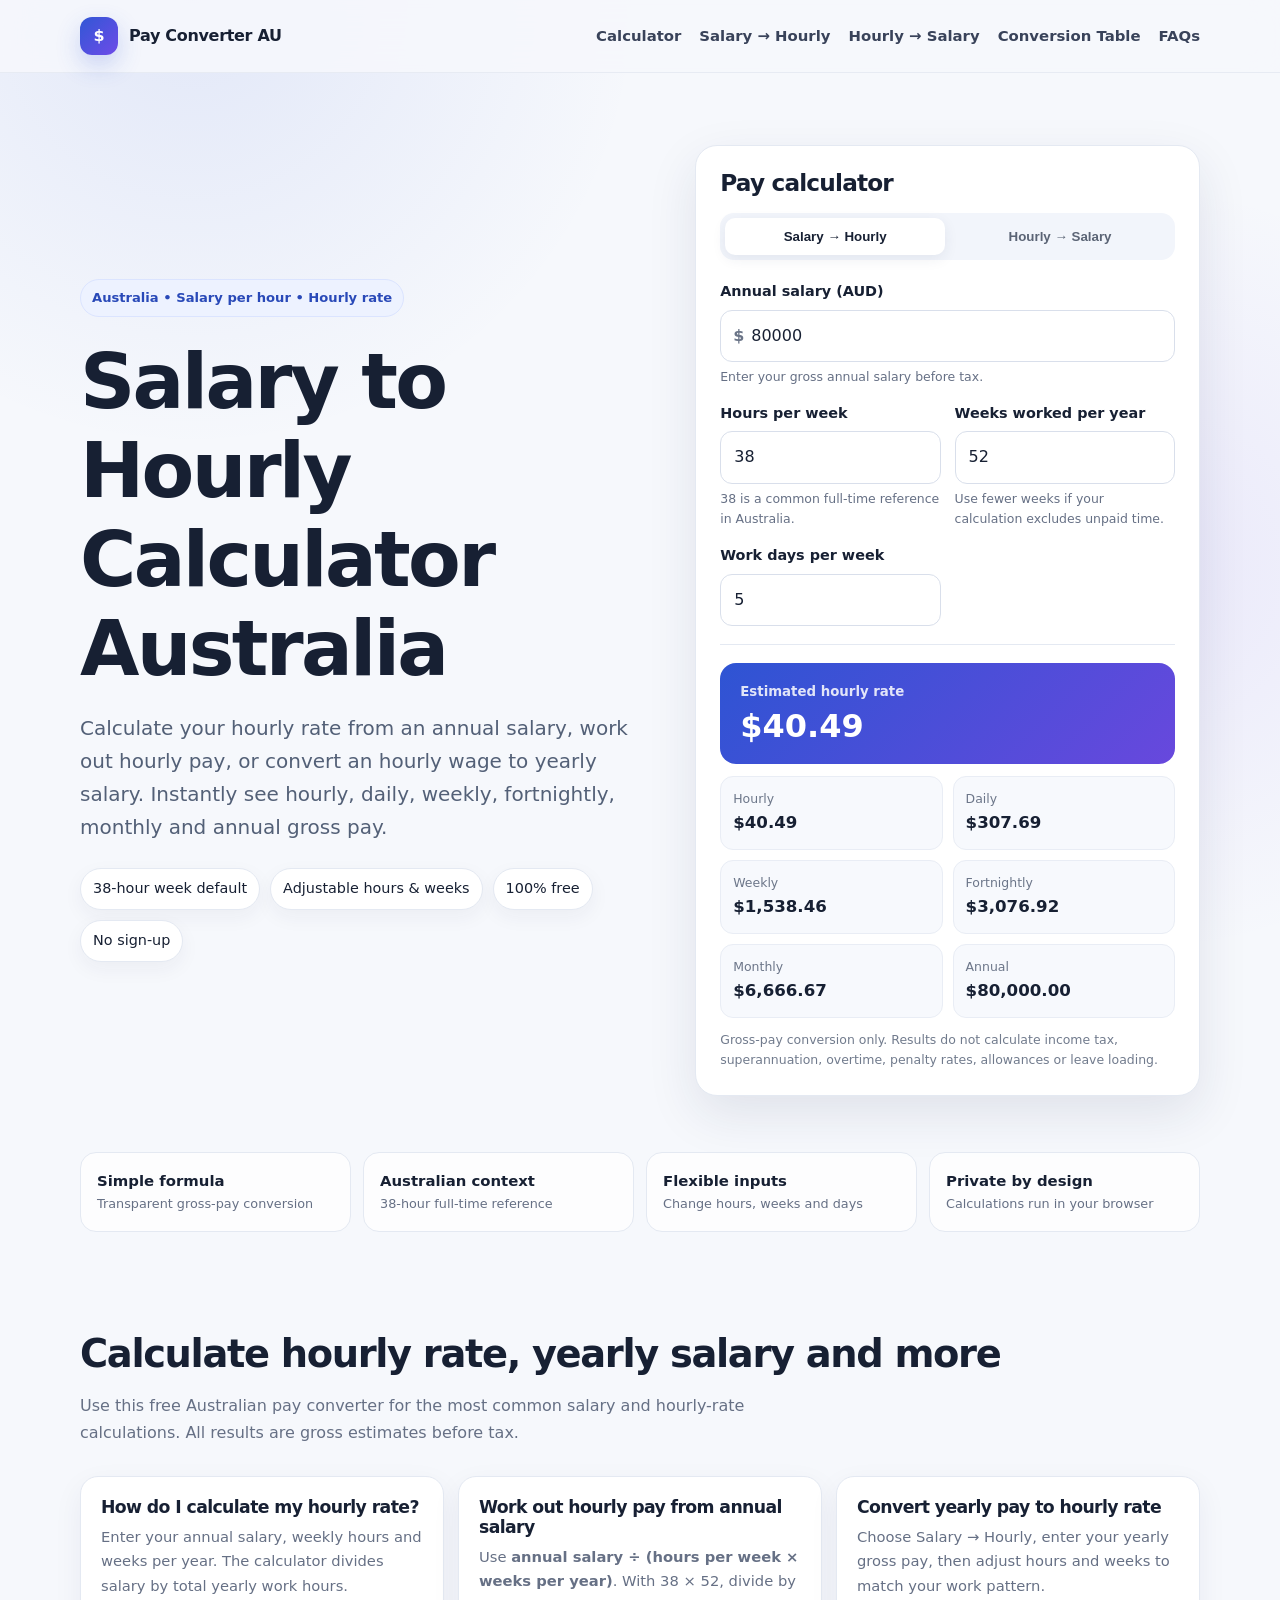
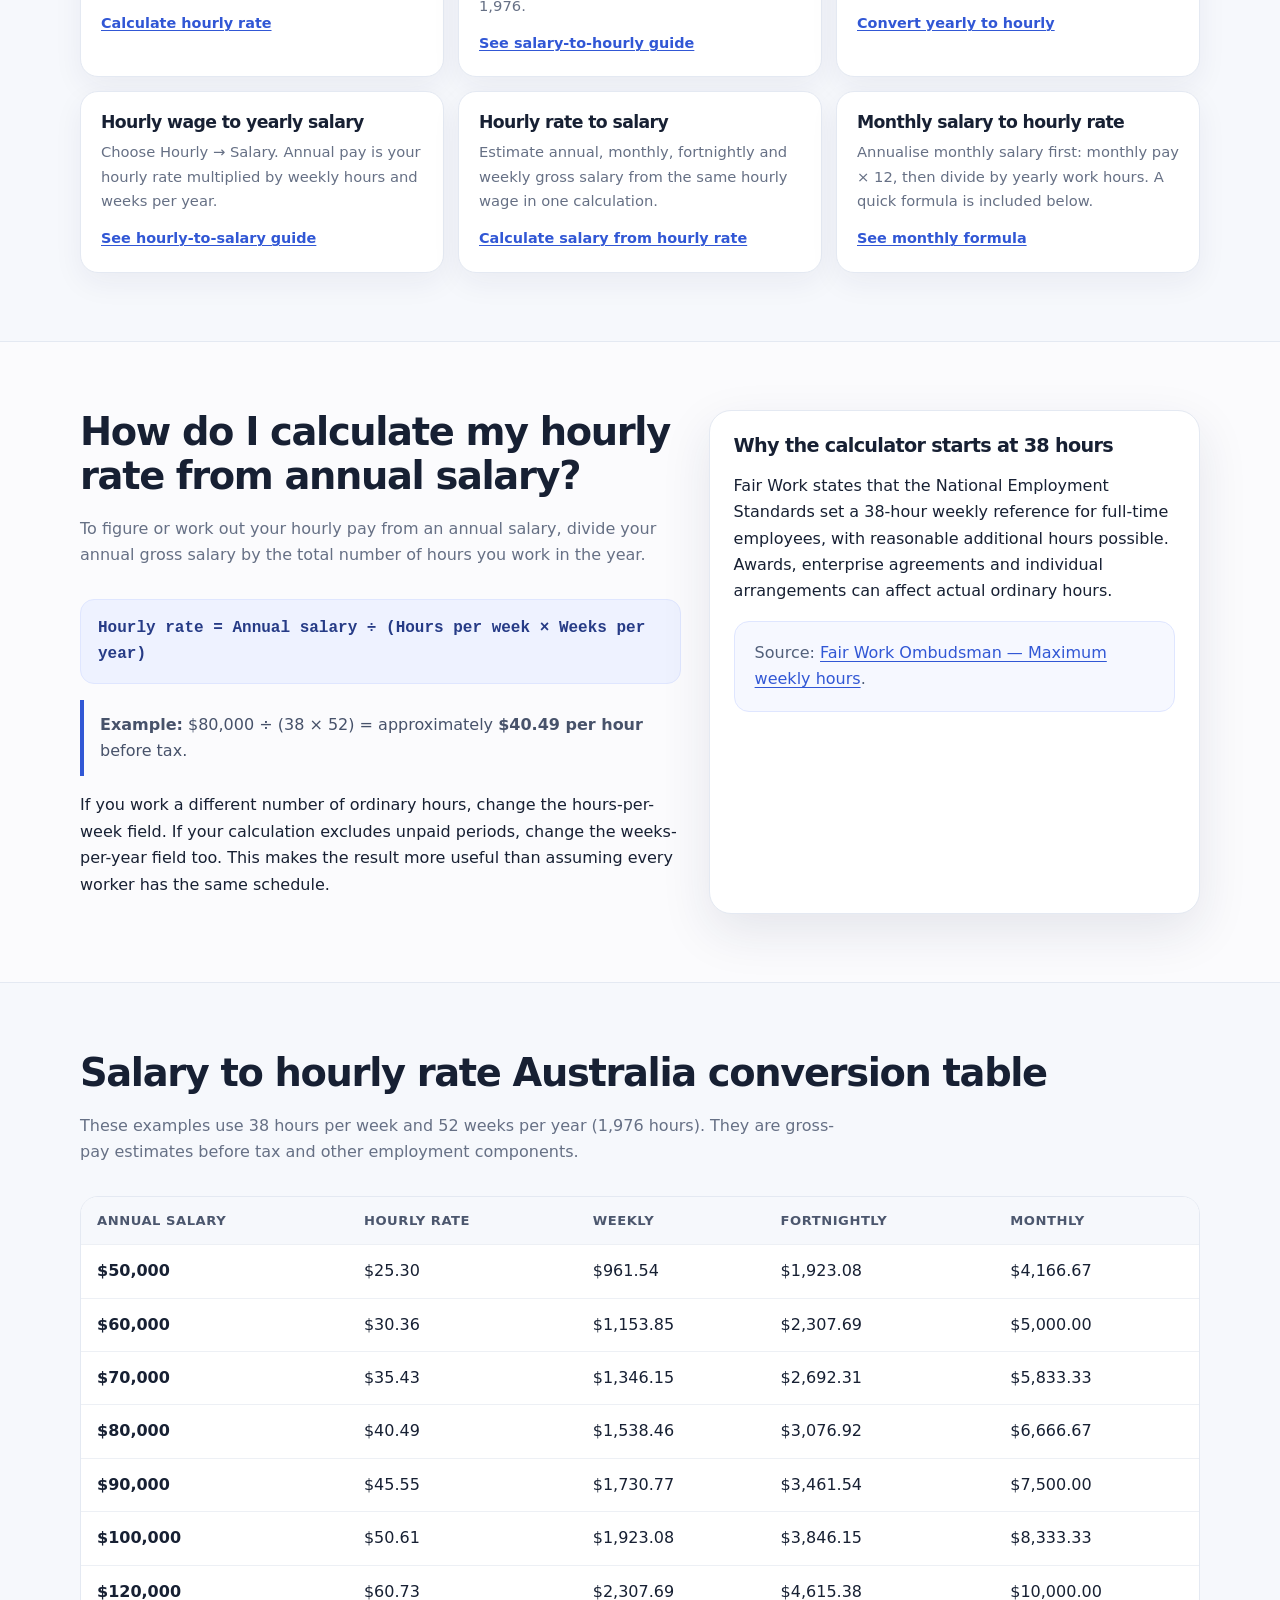
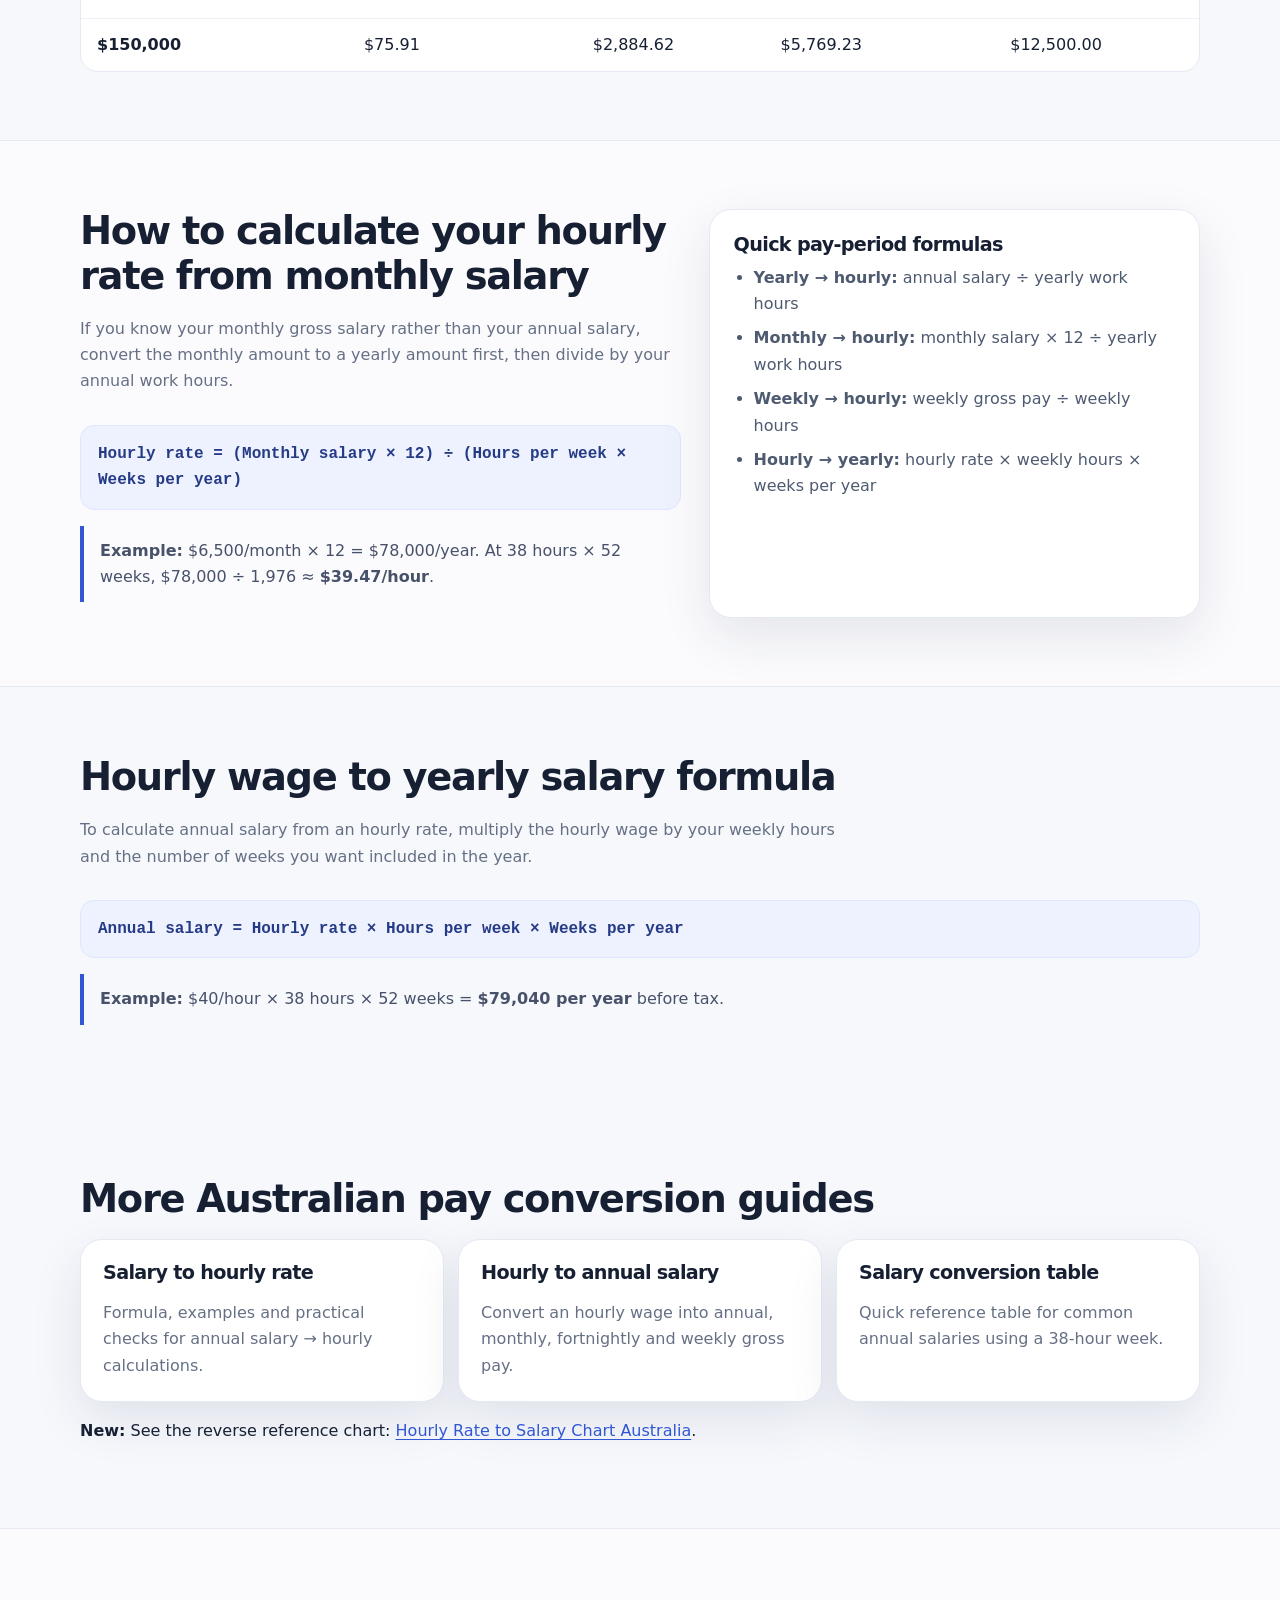
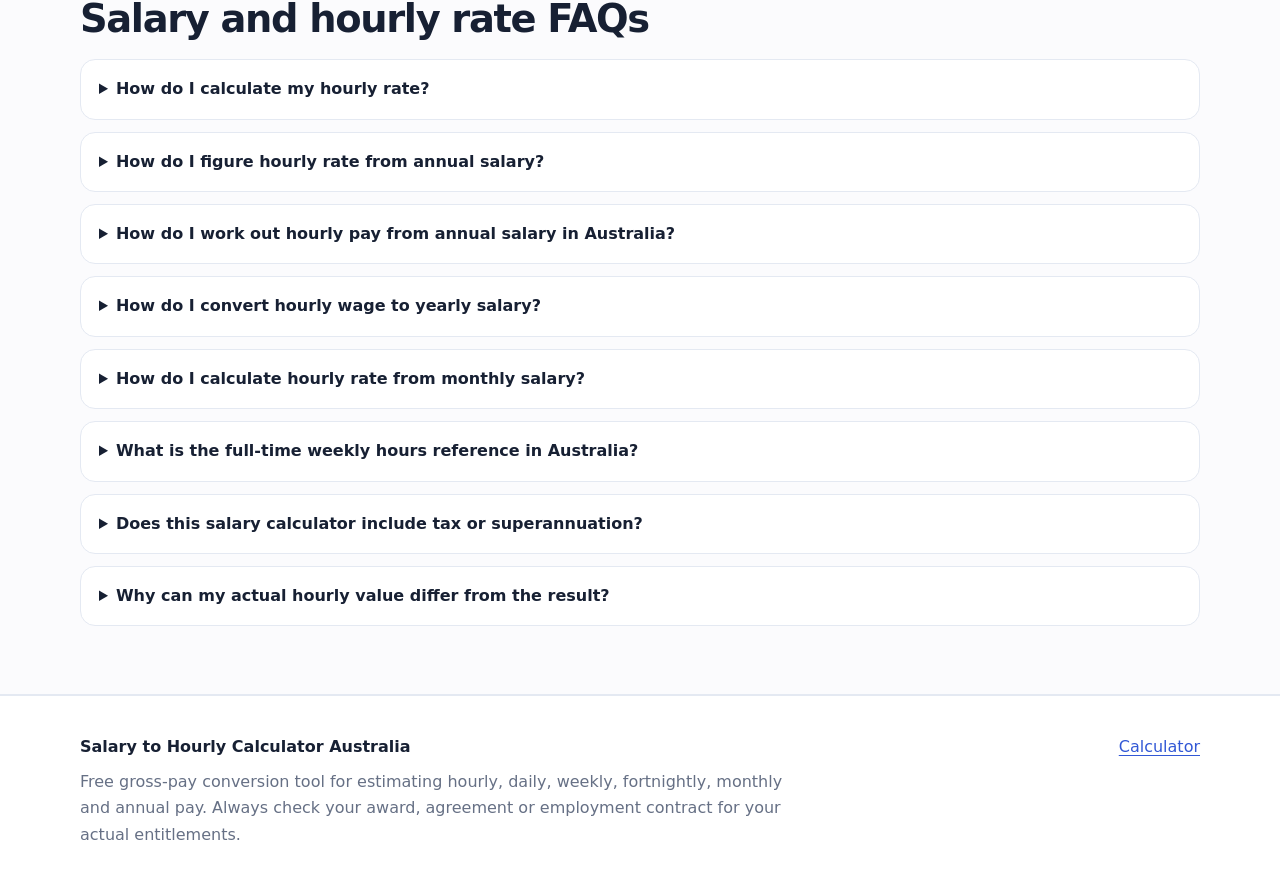
==== commit 399709c1: "Add files via upload" ====
--- a/index.html
+++ b/index.html
@@ -205,6 +205,7 @@
       <a class="card link-card" href="https://kavindanipun.github.io/salary-hourly-calculator/hourly-to-salary-australia/"><h3>Hourly to annual salary</h3><p>Convert an hourly wage into annual, monthly, fortnightly and weekly gross pay.</p></a>
       <a class="card link-card" href="https://kavindanipun.github.io/salary-hourly-calculator/salary-conversion-table-australia/"><h3>Salary conversion table</h3><p>Quick reference table for common annual salaries using a 38-hour week.</p></a>
     </div>
+    <p style="margin-top:16px"><strong>New:</strong> See the reverse reference chart: <a href="https://kavindanipun.github.io/salary-hourly-calculator/hourly-rate-to-salary-chart-australia/">Hourly Rate to Salary Chart Australia</a>.</p>
   </div>
 </section>
 
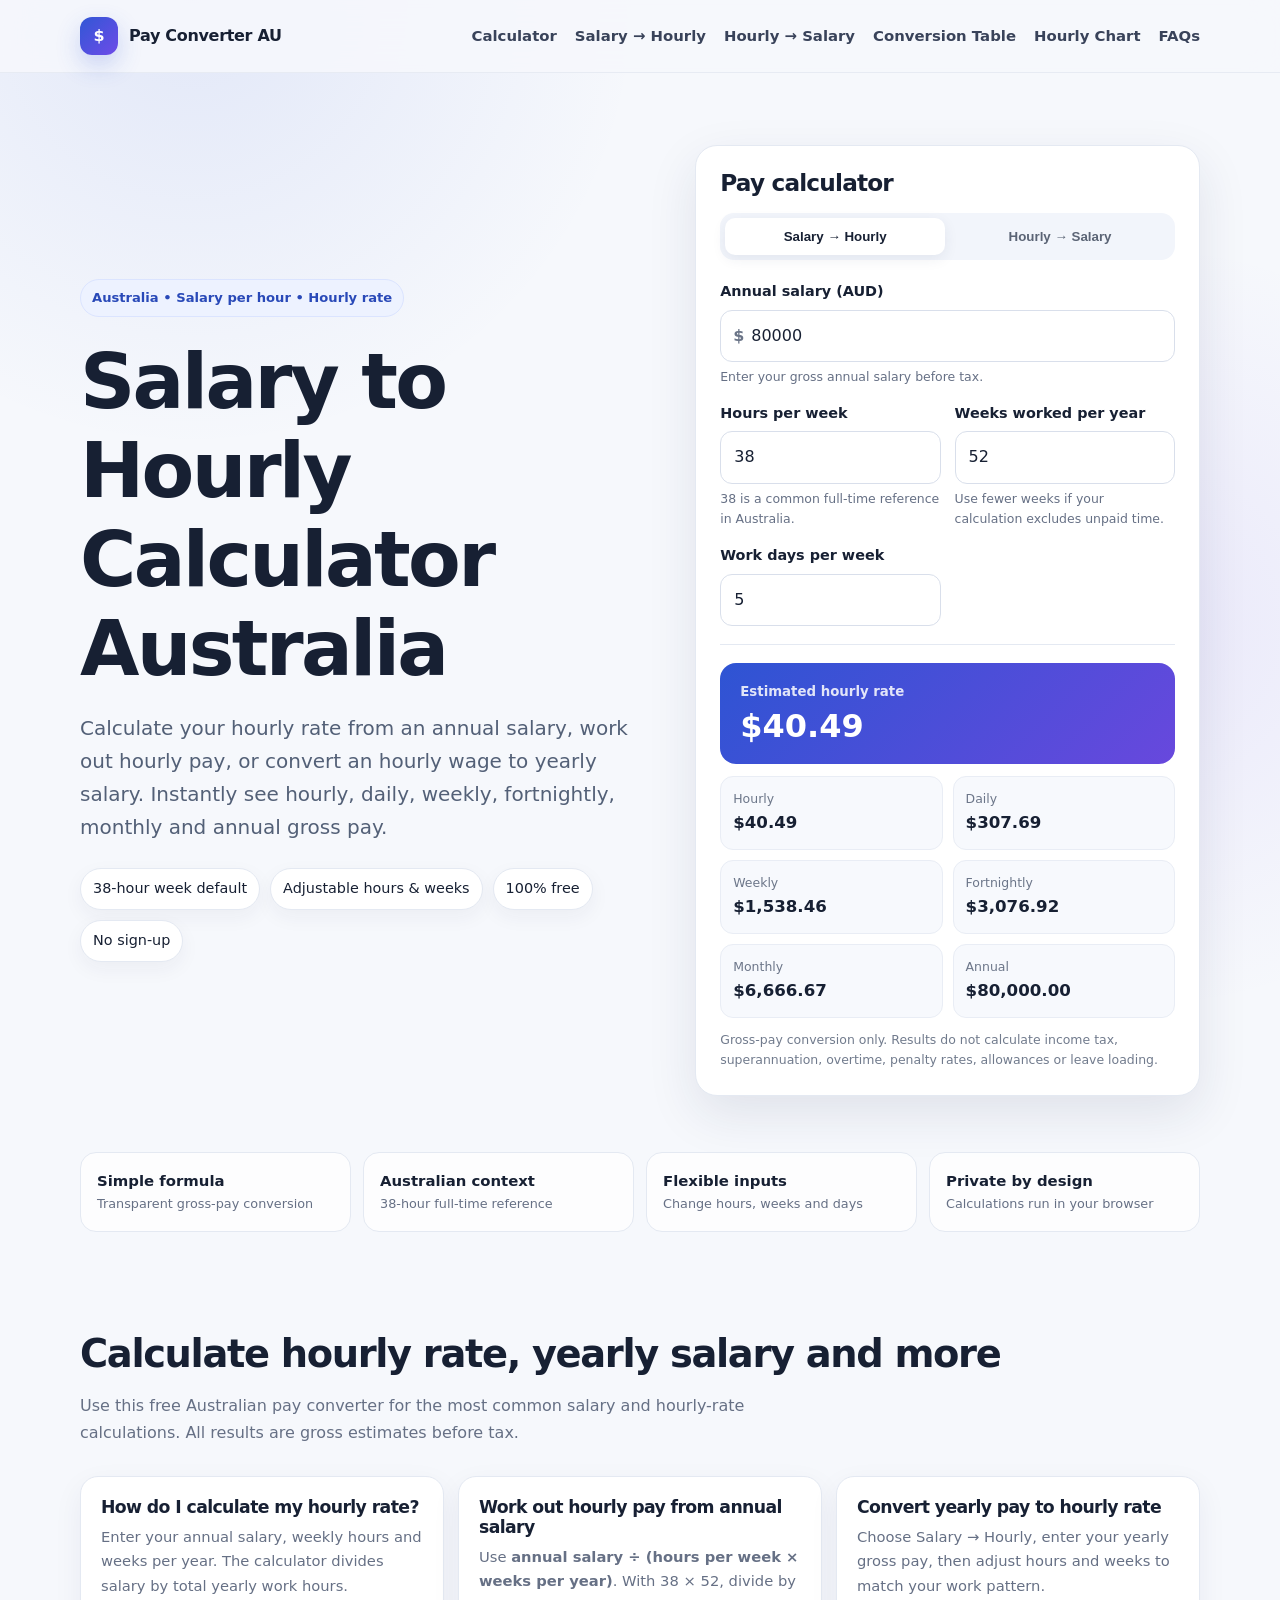
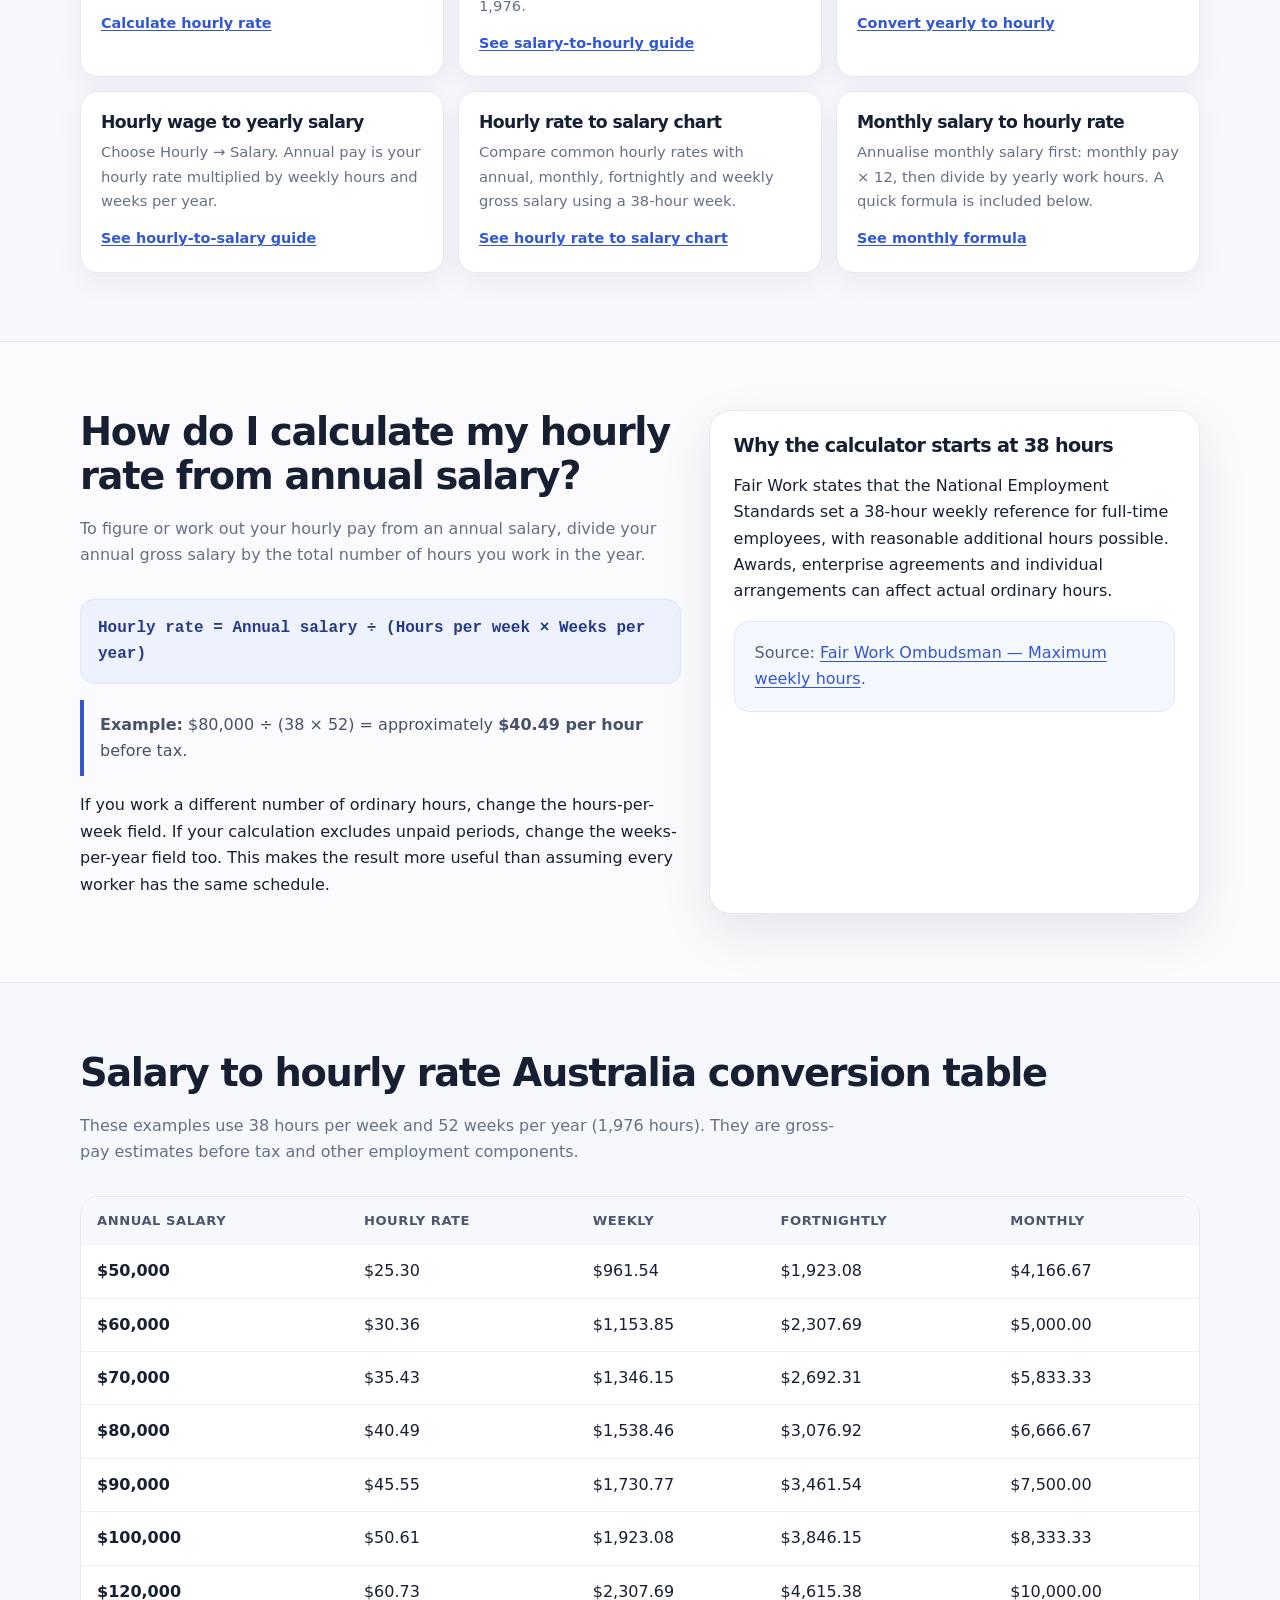
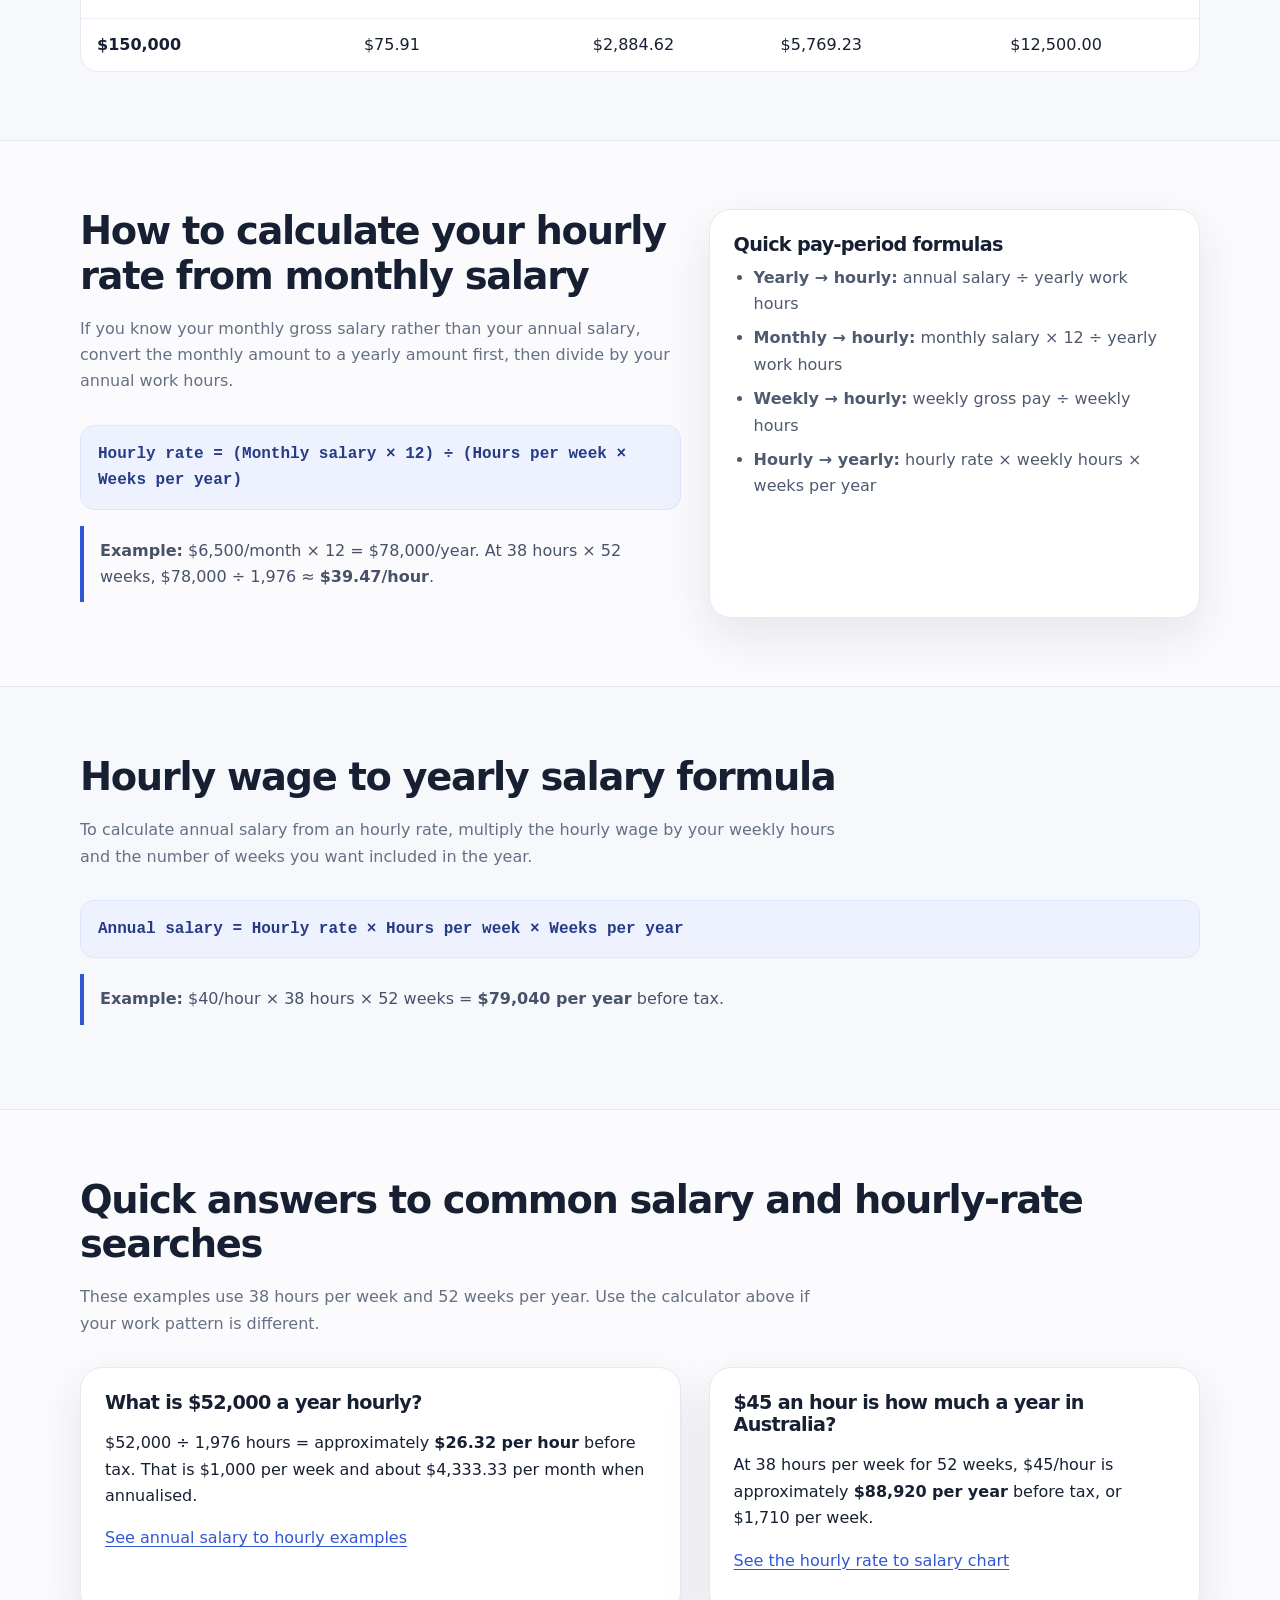
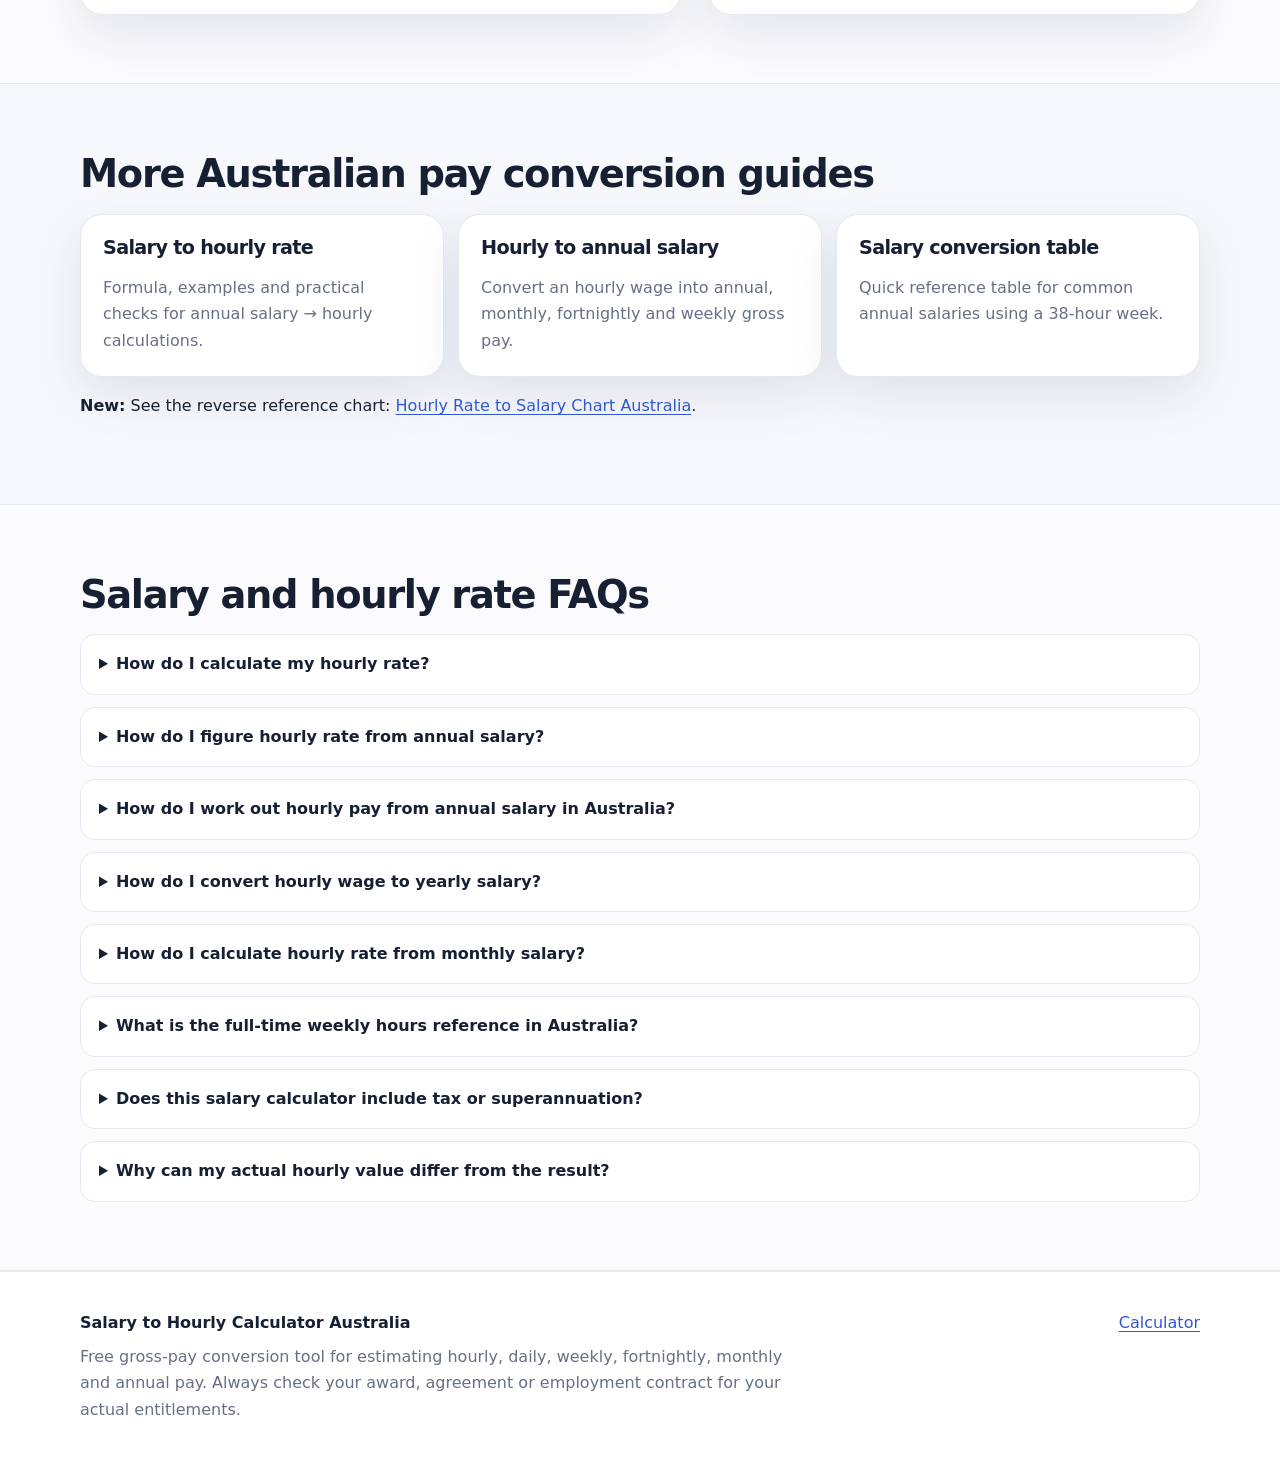
==== commit 187f87d3: "Add files via upload" ====
--- a/index.html
+++ b/index.html
@@ -3,7 +3,7 @@
 <head>
 <meta charset="utf-8">
 <meta name="viewport" content="width=device-width,initial-scale=1">
-<title>Salary Per Hour Calculator Australia | Hourly Rate Converter</title>
+<title>Salary to Hourly Calculator Australia | Hourly Rate & Annual Salary</title>
 <meta name="description" content="Calculate your hourly rate from annual salary or convert hourly wage to yearly salary in Australia. Free gross-pay calculator with adjustable hours and weeks.">
 <meta name="robots" content="index,follow,max-image-preview:large,max-snippet:-1,max-video-preview:-1">
 <link rel="canonical" href="https://kavindanipun.github.io/salary-hourly-calculator/">
@@ -15,7 +15,7 @@
 <meta property="og:type" content="website">
 <meta property="og:site_name" content="Salary to Hourly Calculator Australia">
 <meta property="og:locale" content="en_AU">
-<meta property="og:title" content="Salary Per Hour Calculator Australia | Hourly Rate Converter">
+<meta property="og:title" content="Salary to Hourly Calculator Australia | Hourly Rate & Annual Salary">
 <meta property="og:description" content="Calculate your hourly rate from annual salary or convert hourly wage to yearly salary in Australia. Free gross-pay calculator with adjustable hours and weeks.">
 <meta property="og:url" content="https://kavindanipun.github.io/salary-hourly-calculator/">
 <meta property="og:image" content="https://kavindanipun.github.io/salary-hourly-calculator/og-image.png">
@@ -23,11 +23,11 @@
 <meta property="og:image:height" content="630">
 <meta property="og:image:alt" content="Salary to Hourly Calculator Australia">
 <meta name="twitter:card" content="summary_large_image">
-<meta name="twitter:title" content="Salary Per Hour Calculator Australia | Hourly Rate Converter">
+<meta name="twitter:title" content="Salary to Hourly Calculator Australia | Hourly Rate & Annual Salary">
 <meta name="twitter:description" content="Calculate your hourly rate from annual salary or convert hourly wage to yearly salary in Australia. Free gross-pay calculator with adjustable hours and weeks.">
 <meta name="twitter:image" content="https://kavindanipun.github.io/salary-hourly-calculator/og-image.png">
 <link rel="stylesheet" href="https://kavindanipun.github.io/salary-hourly-calculator/assets/styles.css">
-<script type="application/ld+json">{"@context":"https://schema.org","@graph":[{"@type":"WebSite","@id":"https://kavindanipun.github.io/salary-hourly-calculator/#website","url":"https://kavindanipun.github.io/salary-hourly-calculator/","name":"Salary Per Hour Calculator Australia","alternateName":["Salary to Hourly Calculator Australia","Hourly Rate Calculator Australia","Pay Converter AU"],"inLanguage":"en-AU"},{"@type":"WebApplication","@id":"https://kavindanipun.github.io/salary-hourly-calculator/#calculator","name":"Salary Per Hour & Hourly Rate Calculator Australia","alternateName":["Salary to Hourly Calculator","Hourly Wage Estimator","Annual Wage Calculator","Hourly to Salary Calculator"],"url":"https://kavindanipun.github.io/salary-hourly-calculator/","applicationCategory":"FinanceApplication","operatingSystem":"Any","isAccessibleForFree":true,"offers":{"@type":"Offer","price":"0","priceCurrency":"AUD"},"description":"Calculate hourly rate from annual salary, convert hourly wage to yearly salary, and estimate daily, weekly, fortnightly and monthly gross pay with adjustable work hours and weeks.","featureList":["Annual salary to hourly rate conversion","Hourly wage to yearly salary conversion","Daily, weekly, fortnightly and monthly gross pay estimates","Adjustable hours per week and weeks per year"],"dateModified":"2026-09-04","inLanguage":"en-AU"}]}</script>
+<script type="application/ld+json">{"@context":"https://schema.org","@graph":[{"@type":"WebSite","@id":"https://kavindanipun.github.io/salary-hourly-calculator/#website","url":"https://kavindanipun.github.io/salary-hourly-calculator/","name":"Salary Per Hour Calculator Australia","alternateName":["Salary to Hourly Calculator Australia","Hourly Rate Calculator Australia","Pay Converter AU"],"inLanguage":"en-AU"},{"@type":"WebApplication","@id":"https://kavindanipun.github.io/salary-hourly-calculator/#calculator","name":"Salary Per Hour & Hourly Rate Calculator Australia","alternateName":["Salary to Hourly Calculator","Hourly Wage Estimator","Annual Wage Calculator","Hourly to Salary Calculator"],"url":"https://kavindanipun.github.io/salary-hourly-calculator/","applicationCategory":"FinanceApplication","operatingSystem":"Any","isAccessibleForFree":true,"offers":{"@type":"Offer","price":"0","priceCurrency":"AUD"},"description":"Calculate hourly rate from annual salary, convert hourly wage to yearly salary, and estimate daily, weekly, fortnightly and monthly gross pay with adjustable work hours and weeks.","featureList":["Annual salary to hourly rate conversion","Hourly wage to yearly salary conversion","Daily, weekly, fortnightly and monthly gross pay estimates","Adjustable hours per week and weeks per year"],"dateModified":"2026-09-14","inLanguage":"en-AU"}]}</script>
 <script type="application/ld+json">{"@context":"https://schema.org","@type":"FAQPage","mainEntity":[{"@type":"Question","name":"How do I calculate my hourly rate?","acceptedAnswer":{"@type":"Answer","text":"Divide your annual gross salary by your total annual work hours. For 38 hours per week across 52 weeks, divide by 1,976."}},{"@type":"Question","name":"How do I figure hourly rate from annual salary?","acceptedAnswer":{"@type":"Answer","text":"Use annual salary divided by hours per week multiplied by weeks per year. Change the hours or weeks to match your work pattern."}},{"@type":"Question","name":"How do I convert hourly wage to yearly salary?","acceptedAnswer":{"@type":"Answer","text":"Multiply hourly wage by hours worked per week and weeks worked per year. For example, $40 \u00d7 38 \u00d7 52 = $79,040 per year before tax."}},{"@type":"Question","name":"How do I calculate hourly rate from monthly salary?","acceptedAnswer":{"@type":"Answer","text":"Multiply monthly gross salary by 12, then divide by annual work hours. At 38 hours per week and 52 weeks, divide by 1,976."}},{"@type":"Question","name":"Does this calculator include tax and superannuation?","acceptedAnswer":{"@type":"Answer","text":"No. This calculator converts gross pay only and does not calculate income tax, superannuation, overtime, penalty rates, allowances or leave loading."}}]}</script>
 </head>
 <body data-calc-mode="annual">
@@ -44,6 +44,7 @@
       <a href="https://kavindanipun.github.io/salary-hourly-calculator/salary-to-hourly-australia/">Salary → Hourly</a>
       <a href="https://kavindanipun.github.io/salary-hourly-calculator/hourly-to-salary-australia/">Hourly → Salary</a>
       <a href="https://kavindanipun.github.io/salary-hourly-calculator/salary-conversion-table-australia/">Conversion Table</a>
+      <a href="https://kavindanipun.github.io/salary-hourly-calculator/hourly-rate-to-salary-chart-australia/">Hourly Chart</a>
       <a href="https://kavindanipun.github.io/salary-hourly-calculator/#faq">FAQs</a>
     </nav>
   </div>
@@ -123,7 +124,7 @@
       <article class="query-card"><h3>Work out hourly pay from annual salary</h3><p>Use <strong>annual salary ÷ (hours per week × weeks per year)</strong>. With 38 × 52, divide by 1,976.</p><a href="https://kavindanipun.github.io/salary-hourly-calculator/salary-to-hourly-australia/">See salary-to-hourly guide</a></article>
       <article class="query-card"><h3>Convert yearly pay to hourly rate</h3><p>Choose Salary → Hourly, enter your yearly gross pay, then adjust hours and weeks to match your work pattern.</p><a href="#calculator">Convert yearly to hourly</a></article>
       <article class="query-card"><h3>Hourly wage to yearly salary</h3><p>Choose Hourly → Salary. Annual pay is your hourly rate multiplied by weekly hours and weeks per year.</p><a href="https://kavindanipun.github.io/salary-hourly-calculator/hourly-to-salary-australia/">See hourly-to-salary guide</a></article>
-      <article class="query-card"><h3>Hourly rate to salary</h3><p>Estimate annual, monthly, fortnightly and weekly gross salary from the same hourly wage in one calculation.</p><a href="#calculator">Calculate salary from hourly rate</a></article>
+      <article class="query-card"><h3>Hourly rate to salary chart</h3><p>Compare common hourly rates with annual, monthly, fortnightly and weekly gross salary using a 38-hour week.</p><a href="https://kavindanipun.github.io/salary-hourly-calculator/hourly-rate-to-salary-chart-australia/">See hourly rate to salary chart</a></article>
       <article class="query-card"><h3>Monthly salary to hourly rate</h3><p>Annualise monthly salary first: monthly pay × 12, then divide by yearly work hours. A quick formula is included below.</p><a href="#monthly-to-hourly">See monthly formula</a></article>
     </div>
   </div>
@@ -197,6 +198,25 @@
   </div>
 </section>
 
+<section class="section soft">
+  <div class="container">
+    <h2>Quick answers to common salary and hourly-rate searches</h2>
+    <p class="section-intro">These examples use 38 hours per week and 52 weeks per year. Use the calculator above if your work pattern is different.</p>
+    <div class="content-grid">
+      <div class="card info-card">
+        <h3>What is $52,000 a year hourly?</h3>
+        <p>$52,000 ÷ 1,976 hours = approximately <strong>$26.32 per hour</strong> before tax. That is $1,000 per week and about $4,333.33 per month when annualised.</p>
+        <p><a href="https://kavindanipun.github.io/salary-hourly-calculator/salary-to-hourly-australia/">See annual salary to hourly examples</a></p>
+      </div>
+      <div class="card info-card">
+        <h3>$45 an hour is how much a year in Australia?</h3>
+        <p>At 38 hours per week for 52 weeks, $45/hour is approximately <strong>$88,920 per year</strong> before tax, or $1,710 per week.</p>
+        <p><a href="https://kavindanipun.github.io/salary-hourly-calculator/hourly-rate-to-salary-chart-australia/">See the hourly rate to salary chart</a></p>
+      </div>
+    </div>
+  </div>
+</section>
+
 <section class="section">
   <div class="container">
     <h2>More Australian pay conversion guides</h2>
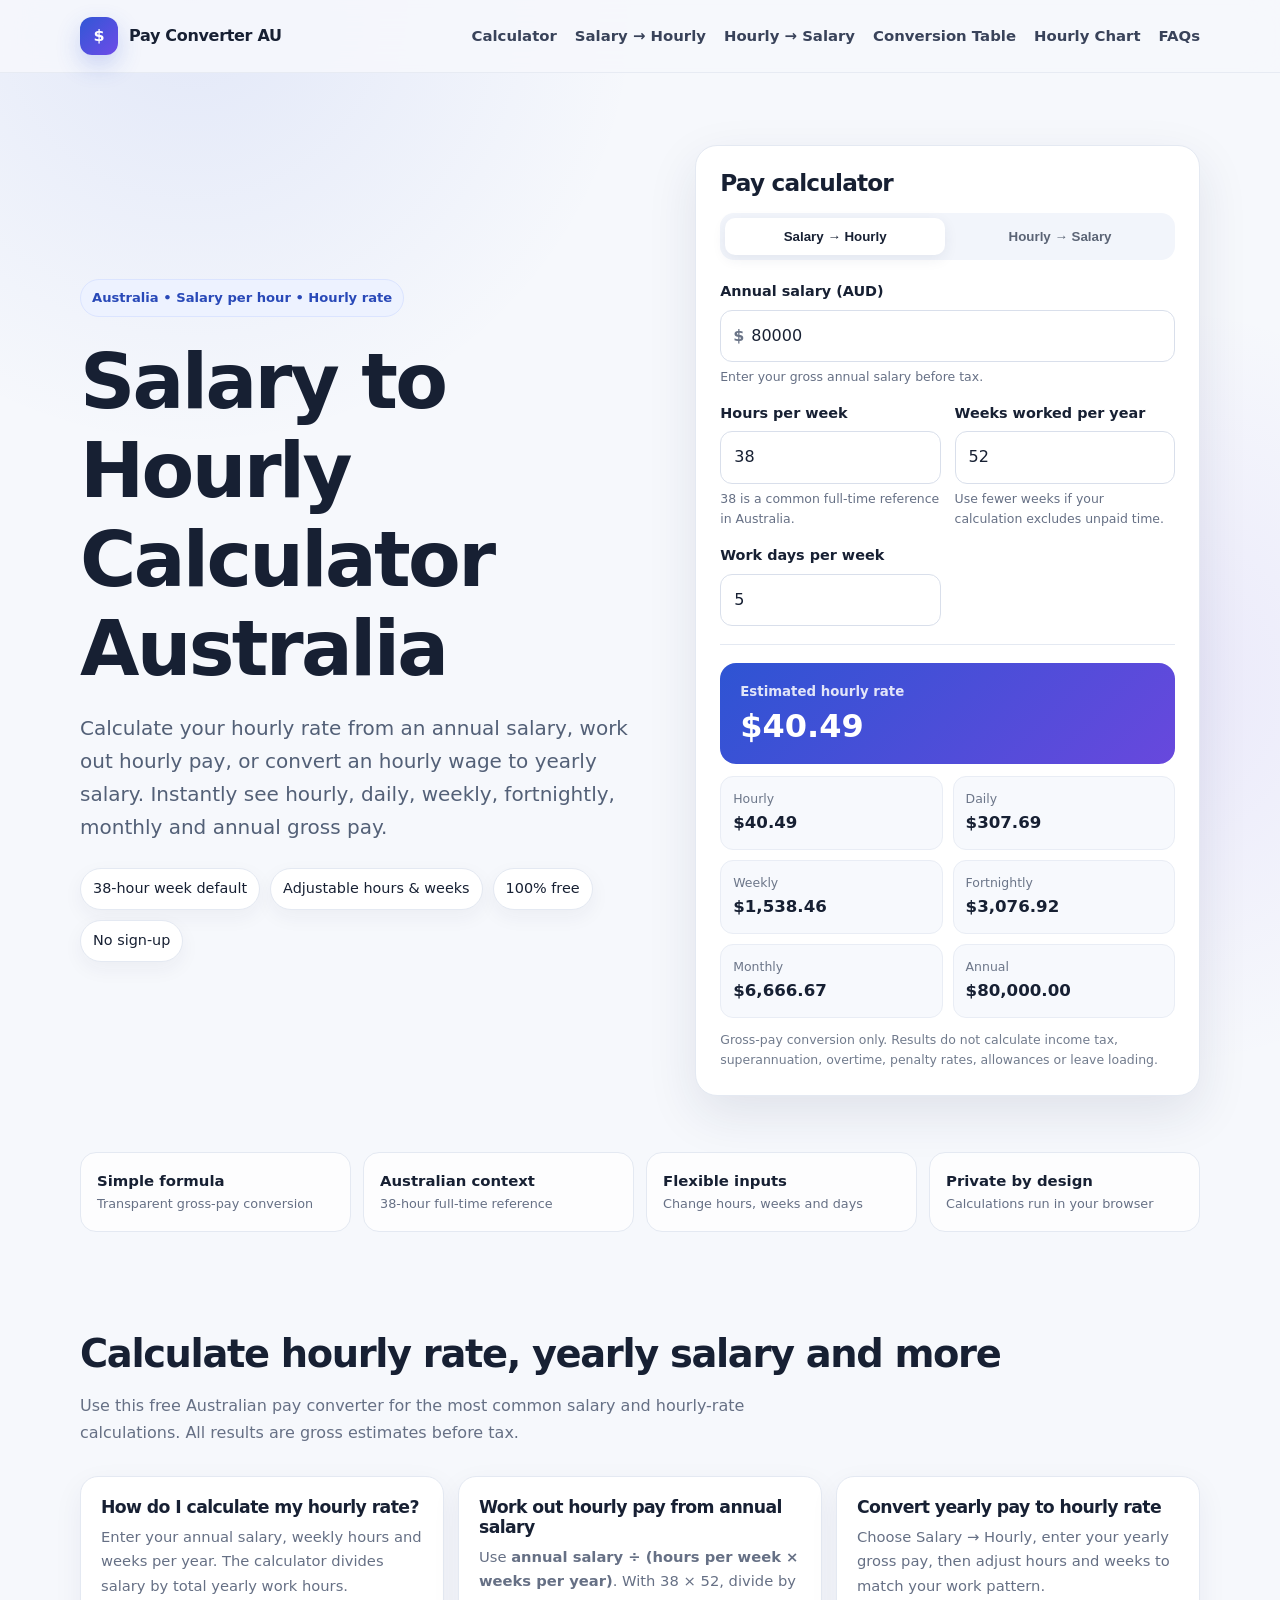
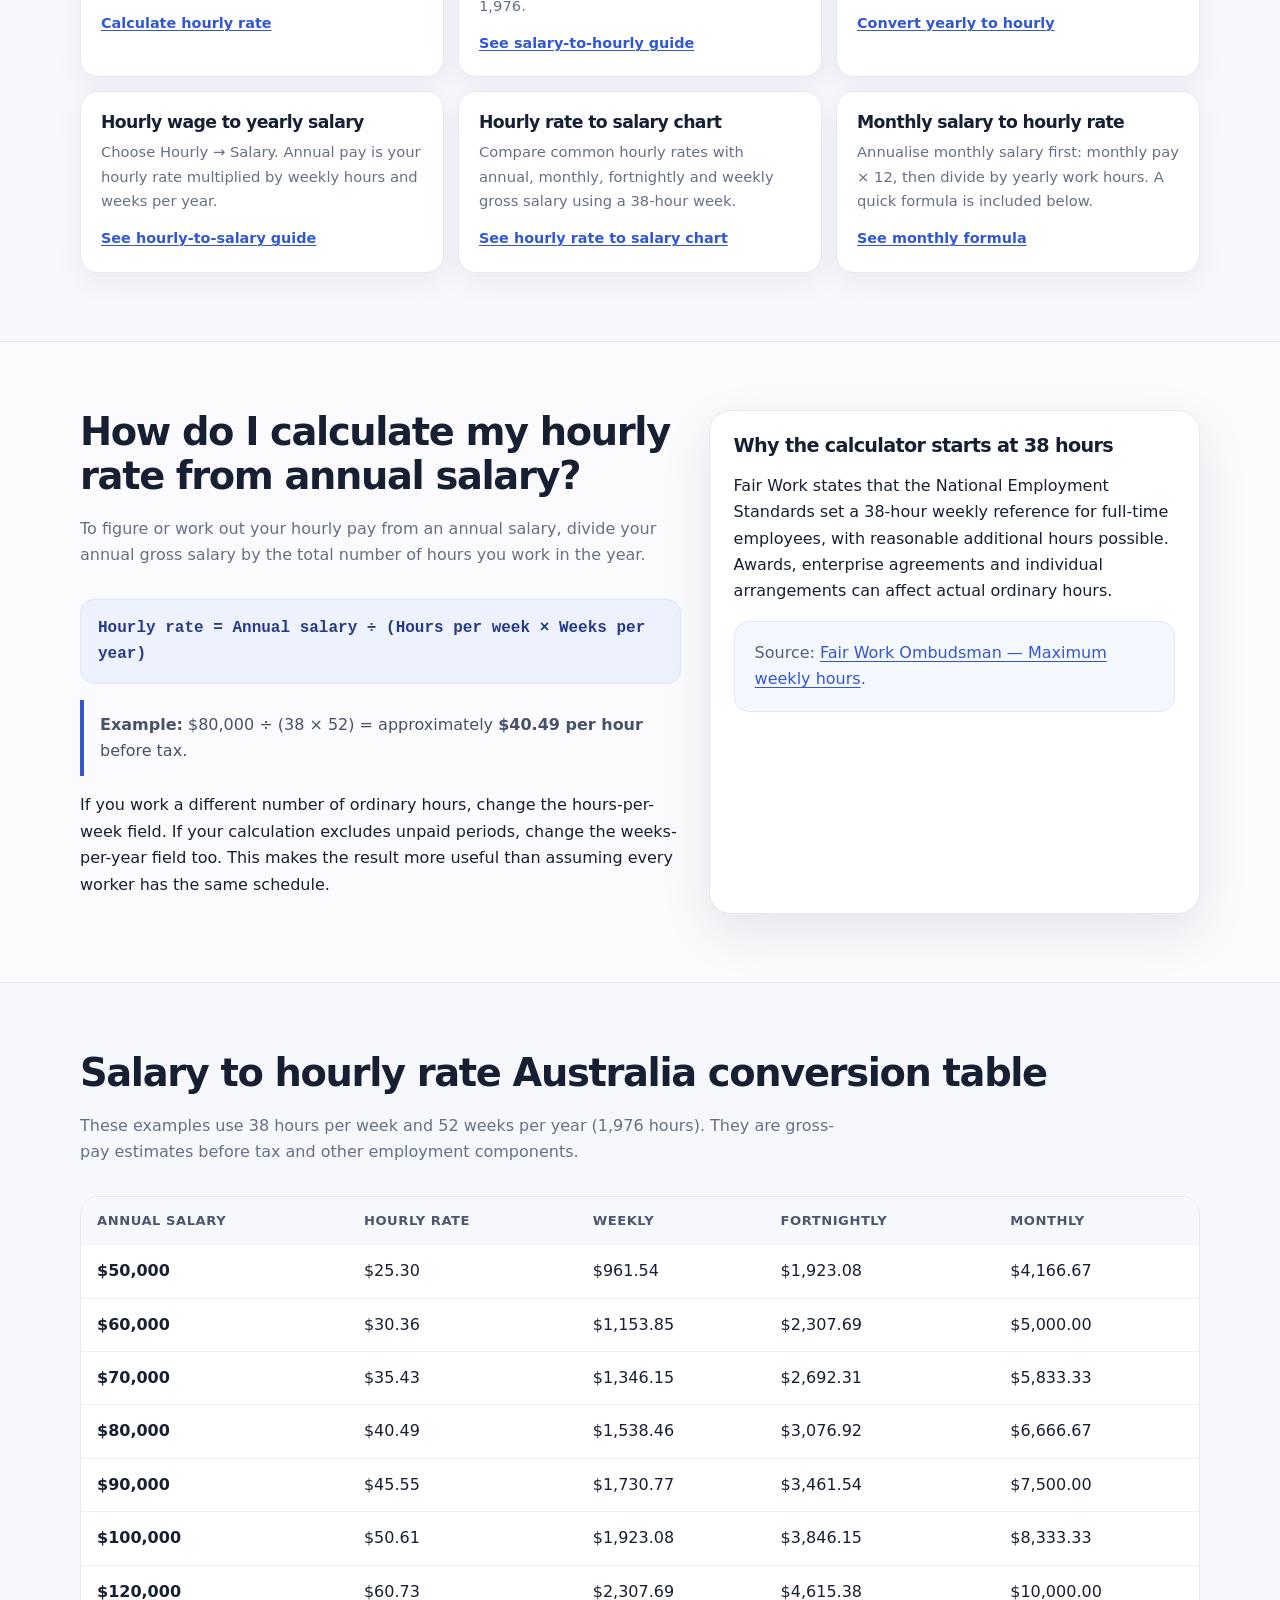
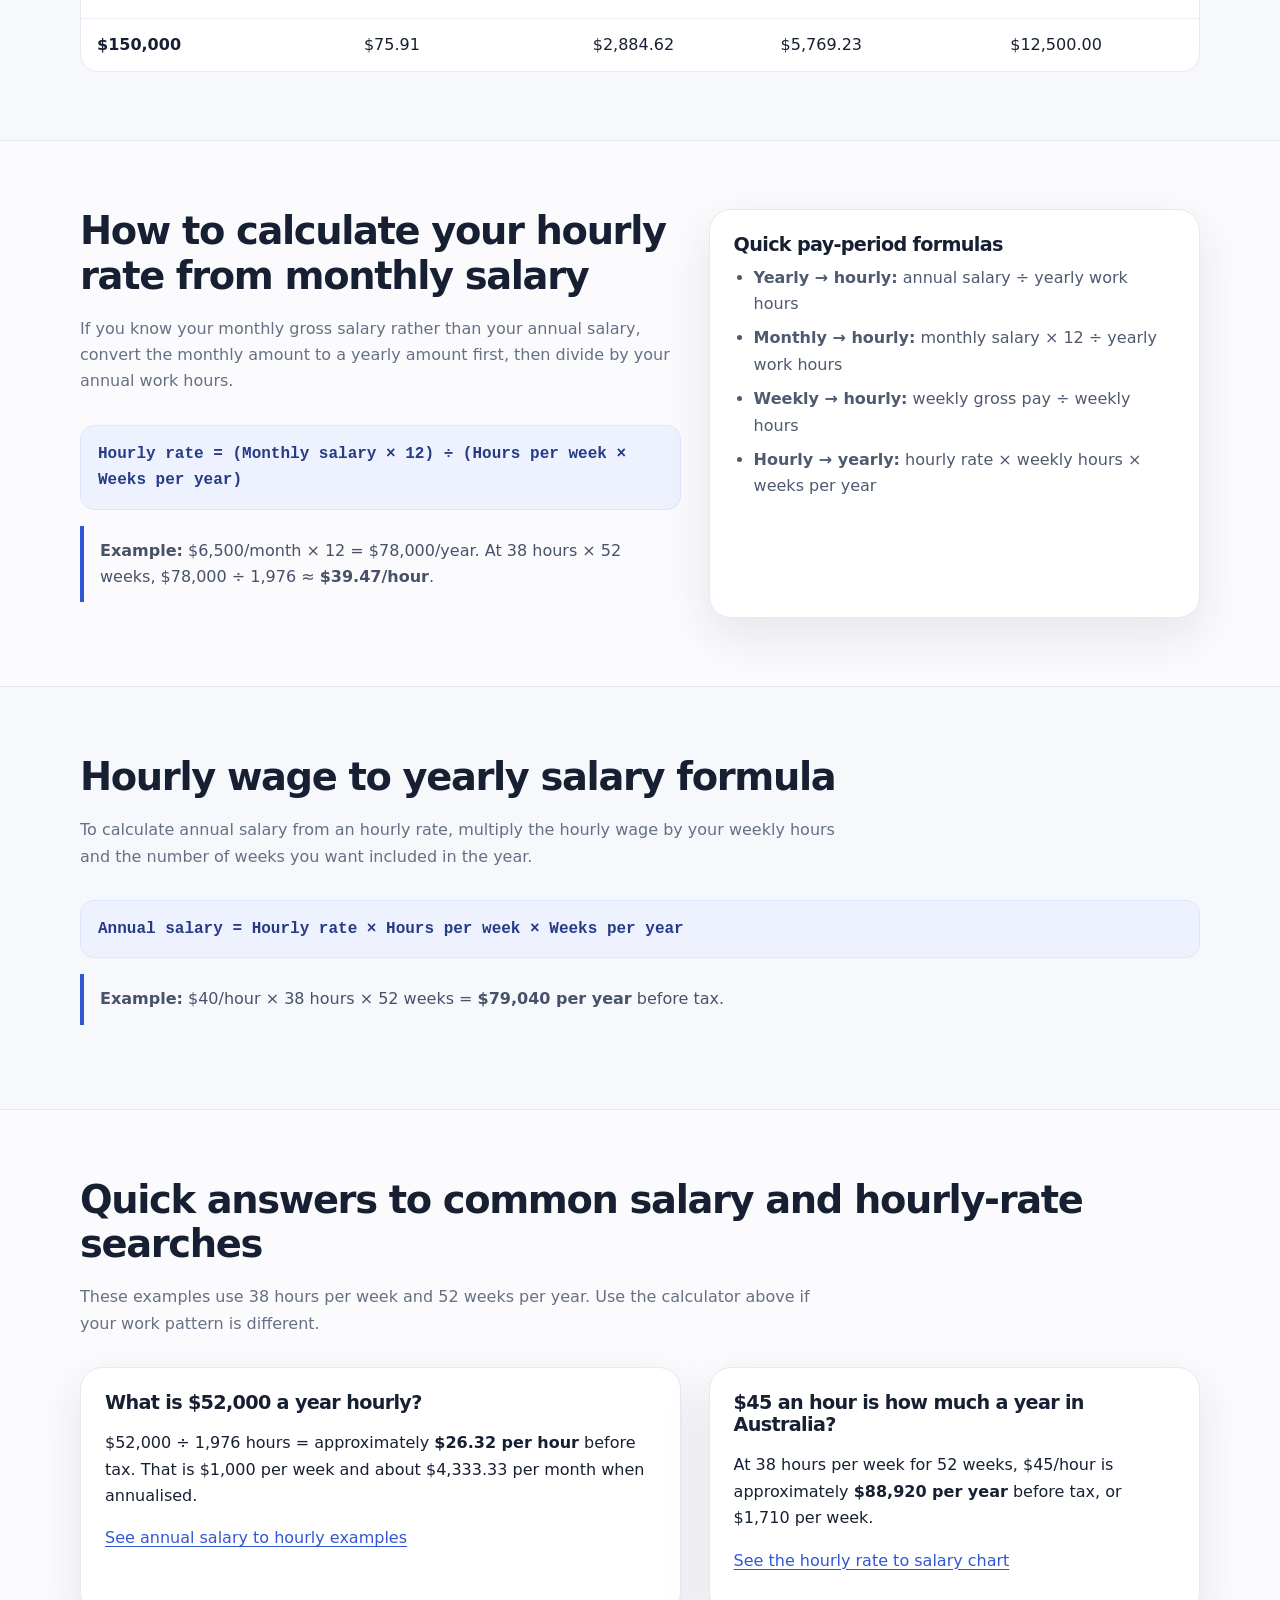
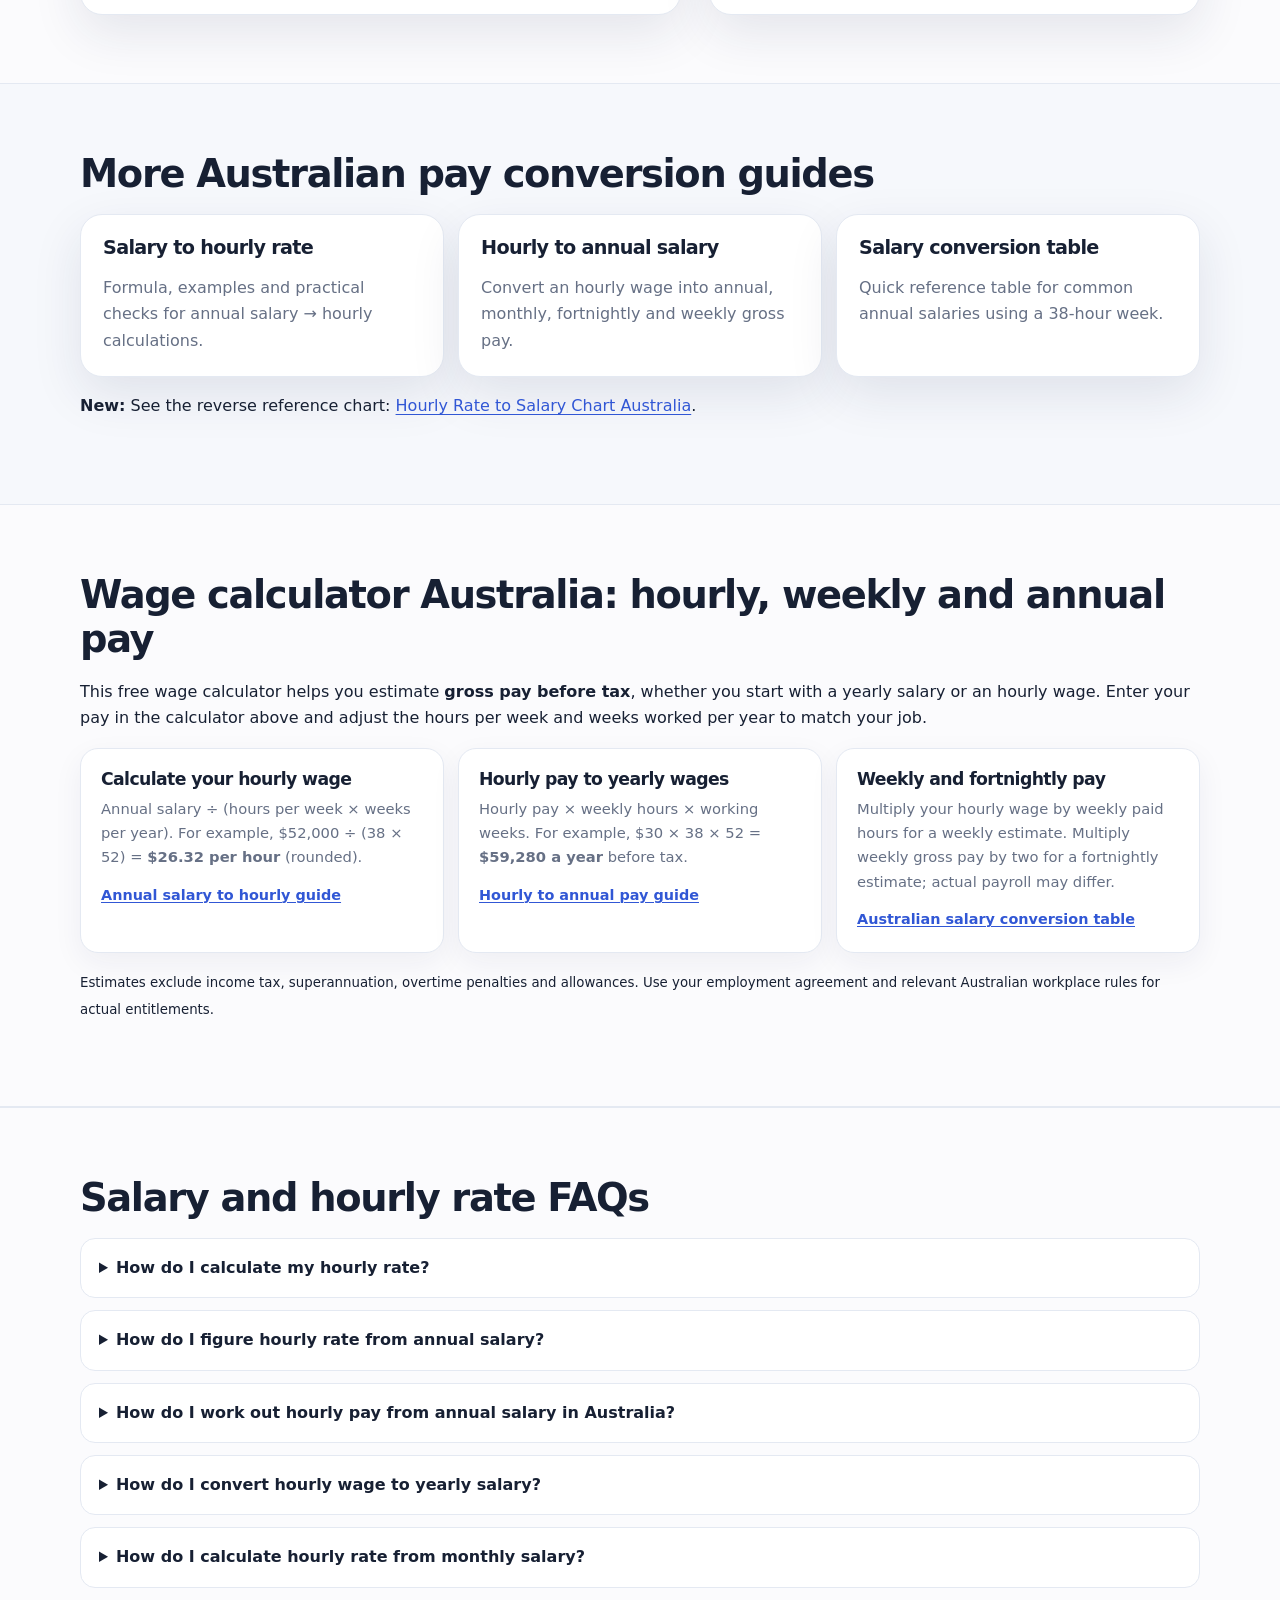
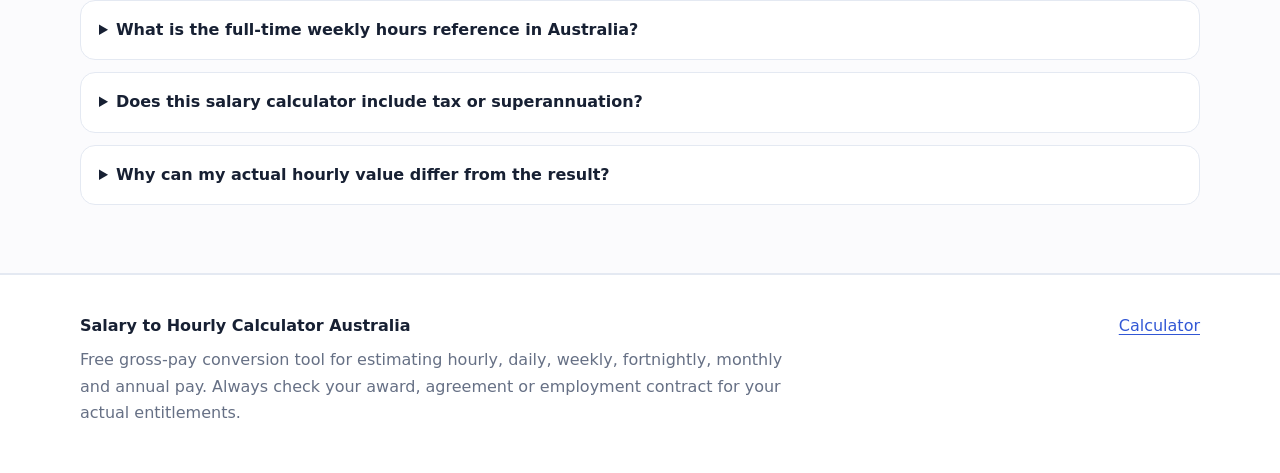
==== commit 4129a425: "Add files via upload" ====
--- a/index.html
+++ b/index.html
@@ -1,259 +1,254 @@
-<!doctype html>
+<!DOCTYPE html>
+
 <html lang="en-AU">
 <head>
-<meta charset="utf-8">
-<meta name="viewport" content="width=device-width,initial-scale=1">
-<title>Salary to Hourly Calculator Australia | Hourly Rate & Annual Salary</title>
-<meta name="description" content="Calculate your hourly rate from annual salary or convert hourly wage to yearly salary in Australia. Free gross-pay calculator with adjustable hours and weeks.">
-<meta name="robots" content="index,follow,max-image-preview:large,max-snippet:-1,max-video-preview:-1">
-<link rel="canonical" href="https://kavindanipun.github.io/salary-hourly-calculator/">
-<link rel="icon" href="https://kavindanipun.github.io/salary-hourly-calculator/favicon.svg" type="image/svg+xml">
-<link rel="apple-touch-icon" href="https://kavindanipun.github.io/salary-hourly-calculator/apple-touch-icon.png">
-<link rel="manifest" href="https://kavindanipun.github.io/salary-hourly-calculator/site.webmanifest">
-<meta name="theme-color" content="#3157d5">
-<meta name="color-scheme" content="light">
-<meta property="og:type" content="website">
-<meta property="og:site_name" content="Salary to Hourly Calculator Australia">
-<meta property="og:locale" content="en_AU">
-<meta property="og:title" content="Salary to Hourly Calculator Australia | Hourly Rate & Annual Salary">
-<meta property="og:description" content="Calculate your hourly rate from annual salary or convert hourly wage to yearly salary in Australia. Free gross-pay calculator with adjustable hours and weeks.">
-<meta property="og:url" content="https://kavindanipun.github.io/salary-hourly-calculator/">
-<meta property="og:image" content="https://kavindanipun.github.io/salary-hourly-calculator/og-image.png">
-<meta property="og:image:width" content="1200">
-<meta property="og:image:height" content="630">
-<meta property="og:image:alt" content="Salary to Hourly Calculator Australia">
-<meta name="twitter:card" content="summary_large_image">
-<meta name="twitter:title" content="Salary to Hourly Calculator Australia | Hourly Rate & Annual Salary">
-<meta name="twitter:description" content="Calculate your hourly rate from annual salary or convert hourly wage to yearly salary in Australia. Free gross-pay calculator with adjustable hours and weeks.">
-<meta name="twitter:image" content="https://kavindanipun.github.io/salary-hourly-calculator/og-image.png">
-<link rel="stylesheet" href="https://kavindanipun.github.io/salary-hourly-calculator/assets/styles.css">
-<script type="application/ld+json">{"@context":"https://schema.org","@graph":[{"@type":"WebSite","@id":"https://kavindanipun.github.io/salary-hourly-calculator/#website","url":"https://kavindanipun.github.io/salary-hourly-calculator/","name":"Salary Per Hour Calculator Australia","alternateName":["Salary to Hourly Calculator Australia","Hourly Rate Calculator Australia","Pay Converter AU"],"inLanguage":"en-AU"},{"@type":"WebApplication","@id":"https://kavindanipun.github.io/salary-hourly-calculator/#calculator","name":"Salary Per Hour & Hourly Rate Calculator Australia","alternateName":["Salary to Hourly Calculator","Hourly Wage Estimator","Annual Wage Calculator","Hourly to Salary Calculator"],"url":"https://kavindanipun.github.io/salary-hourly-calculator/","applicationCategory":"FinanceApplication","operatingSystem":"Any","isAccessibleForFree":true,"offers":{"@type":"Offer","price":"0","priceCurrency":"AUD"},"description":"Calculate hourly rate from annual salary, convert hourly wage to yearly salary, and estimate daily, weekly, fortnightly and monthly gross pay with adjustable work hours and weeks.","featureList":["Annual salary to hourly rate conversion","Hourly wage to yearly salary conversion","Daily, weekly, fortnightly and monthly gross pay estimates","Adjustable hours per week and weeks per year"],"dateModified":"2026-09-14","inLanguage":"en-AU"}]}</script>
-<script type="application/ld+json">{"@context":"https://schema.org","@type":"FAQPage","mainEntity":[{"@type":"Question","name":"How do I calculate my hourly rate?","acceptedAnswer":{"@type":"Answer","text":"Divide your annual gross salary by your total annual work hours. For 38 hours per week across 52 weeks, divide by 1,976."}},{"@type":"Question","name":"How do I figure hourly rate from annual salary?","acceptedAnswer":{"@type":"Answer","text":"Use annual salary divided by hours per week multiplied by weeks per year. Change the hours or weeks to match your work pattern."}},{"@type":"Question","name":"How do I convert hourly wage to yearly salary?","acceptedAnswer":{"@type":"Answer","text":"Multiply hourly wage by hours worked per week and weeks worked per year. For example, $40 \u00d7 38 \u00d7 52 = $79,040 per year before tax."}},{"@type":"Question","name":"How do I calculate hourly rate from monthly salary?","acceptedAnswer":{"@type":"Answer","text":"Multiply monthly gross salary by 12, then divide by annual work hours. At 38 hours per week and 52 weeks, divide by 1,976."}},{"@type":"Question","name":"Does this calculator include tax and superannuation?","acceptedAnswer":{"@type":"Answer","text":"No. This calculator converts gross pay only and does not calculate income tax, superannuation, overtime, penalty rates, allowances or leave loading."}}]}</script>
+<meta charset="utf-8"/>
+<meta content="width=device-width,initial-scale=1" name="viewport"/>
+<title>Wage Calculator Australia | Salary to Hourly &amp; Annual Pay</title>
+<meta content="Free Australian wage calculator: convert annual salary to hourly pay or hourly rate to yearly wages. Compare weekly, fortnightly and monthly gross pay." name="description"/>
+<meta content="index,follow,max-image-preview:large,max-snippet:-1,max-video-preview:-1" name="robots"/>
+<link href="https://kavindanipun.github.io/salary-hourly-calculator/" rel="canonical"/>
+<link href="https://kavindanipun.github.io/salary-hourly-calculator/favicon.svg" rel="icon" type="image/svg+xml"/>
+<link href="https://kavindanipun.github.io/salary-hourly-calculator/apple-touch-icon.png" rel="apple-touch-icon"/>
+<link href="https://kavindanipun.github.io/salary-hourly-calculator/site.webmanifest" rel="manifest"/>
+<meta content="#3157d5" name="theme-color"/>
+<meta content="light" name="color-scheme"/>
+<meta content="website" property="og:type"/>
+<meta content="Salary to Hourly Calculator Australia" property="og:site_name"/>
+<meta content="en_AU" property="og:locale"/>
+<meta content="Wage Calculator Australia | Salary to Hourly &amp; Annual Pay" property="og:title"/>
+<meta content="Free Australian wage calculator: convert annual salary to hourly pay or hourly rate to yearly wages. Compare weekly, fortnightly and monthly gross pay." property="og:description"/>
+<meta content="https://kavindanipun.github.io/salary-hourly-calculator/" property="og:url"/>
+<meta content="https://kavindanipun.github.io/salary-hourly-calculator/og-image.png" property="og:image"/>
+<meta content="1200" property="og:image:width"/>
+<meta content="630" property="og:image:height"/>
+<meta content="Salary to Hourly Calculator Australia" property="og:image:alt"/>
+<meta content="summary_large_image" name="twitter:card"/>
+<meta content="Wage Calculator Australia | Salary to Hourly &amp; Annual Pay" name="twitter:title"/>
+<meta content="Free Australian wage calculator: convert annual salary to hourly pay or hourly rate to yearly wages. Compare weekly, fortnightly and monthly gross pay." name="twitter:description"/>
+<meta content="https://kavindanipun.github.io/salary-hourly-calculator/og-image.png" name="twitter:image"/>
+<link href="./assets/styles.css" rel="stylesheet"/>
+<script type="application/ld+json">{"@context":"https://schema.org","@graph":[{"@type":"WebSite","@id":"https://kavindanipun.github.io/salary-hourly-calculator/#website","url":"https://kavindanipun.github.io/salary-hourly-calculator/","name":"Salary Per Hour Calculator Australia","alternateName":["Salary to Hourly Calculator Australia","Hourly Rate Calculator Australia","Pay Converter AU"],"inLanguage":"en-AU"},{"@type":"WebApplication","@id":"https://kavindanipun.github.io/salary-hourly-calculator/#calculator","name":"Salary Per Hour & Hourly Rate Calculator Australia","alternateName":["Salary to Hourly Calculator","Hourly Wage Estimator","Annual Wage Calculator","Hourly to Salary Calculator"],"url":"https://kavindanipun.github.io/salary-hourly-calculator/","applicationCategory":"FinanceApplication","operatingSystem":"Any","isAccessibleForFree":true,"offers":{"@type":"Offer","price":"0","priceCurrency":"AUD"},"description":"Calculate hourly rate from annual salary, convert hourly wage to yearly salary, and estimate daily, weekly, fortnightly and monthly gross pay with adjustable work hours and weeks.","featureList":["Annual salary to hourly rate conversion","Hourly wage to yearly salary conversion","Daily, weekly, fortnightly and monthly gross pay estimates","Adjustable hours per week and weeks per year"],"dateModified":"2026-10-27","inLanguage":"en-AU"}]}</script>
+<script type="application/ld+json">{"@context":"https://schema.org","@type":"FAQPage","mainEntity":[{"@type":"Question","name":"How do I calculate my hourly rate?","acceptedAnswer":{"@type":"Answer","text":"Divide your annual gross salary by your total annual work hours. For 38 hours per week across 52 weeks, divide by 1,976."}},{"@type":"Question","name":"How do I figure hourly rate from annual salary?","acceptedAnswer":{"@type":"Answer","text":"Use annual salary divided by hours per week multiplied by weeks per year. Change the hours or weeks to match your work pattern."}},{"@type":"Question","name":"How do I convert hourly wage to yearly salary?","acceptedAnswer":{"@type":"Answer","text":"Multiply hourly wage by hours worked per week and weeks worked per year. For example, $40 × 38 × 52 = $79,040 per year before tax."}},{"@type":"Question","name":"How do I calculate hourly rate from monthly salary?","acceptedAnswer":{"@type":"Answer","text":"Multiply monthly gross salary by 12, then divide by annual work hours. At 38 hours per week and 52 weeks, divide by 1,976."}},{"@type":"Question","name":"Does this calculator include tax and superannuation?","acceptedAnswer":{"@type":"Answer","text":"No. This calculator converts gross pay only and does not calculate income tax, superannuation, overtime, penalty rates, allowances or leave loading."}}]}</script>
 </head>
 <body data-calc-mode="annual">
 <a class="skip-link" href="#main">Skip to main content</a>
-
 <header class="site-header">
-  <div class="container nav">
-    <a class="brand" href="https://kavindanipun.github.io/salary-hourly-calculator/" aria-label="Salary to Hourly Calculator Australia home">
-      <span class="brand-mark" aria-hidden="true">$</span>
-      <span>Pay Converter AU</span>
-    </a>
-    <nav class="nav-links" aria-label="Primary navigation">
-      <a href="https://kavindanipun.github.io/salary-hourly-calculator/#calculator">Calculator</a>
-      <a href="https://kavindanipun.github.io/salary-hourly-calculator/salary-to-hourly-australia/">Salary → Hourly</a>
-      <a href="https://kavindanipun.github.io/salary-hourly-calculator/hourly-to-salary-australia/">Hourly → Salary</a>
-      <a href="https://kavindanipun.github.io/salary-hourly-calculator/salary-conversion-table-australia/">Conversion Table</a>
-      <a href="https://kavindanipun.github.io/salary-hourly-calculator/hourly-rate-to-salary-chart-australia/">Hourly Chart</a>
-      <a href="https://kavindanipun.github.io/salary-hourly-calculator/#faq">FAQs</a>
-    </nav>
-  </div>
+<div class="container nav">
+<a aria-label="Salary to Hourly Calculator Australia home" class="brand" href="https://kavindanipun.github.io/salary-hourly-calculator/">
+<span aria-hidden="true" class="brand-mark">$</span>
+<span>Pay Converter AU</span>
+</a>
+<nav aria-label="Primary navigation" class="nav-links">
+<a href="https://kavindanipun.github.io/salary-hourly-calculator/#calculator">Calculator</a>
+<a href="https://kavindanipun.github.io/salary-hourly-calculator/salary-to-hourly-australia/">Salary → Hourly</a>
+<a href="https://kavindanipun.github.io/salary-hourly-calculator/hourly-to-salary-australia/">Hourly → Salary</a>
+<a href="https://kavindanipun.github.io/salary-hourly-calculator/salary-conversion-table-australia/">Conversion Table</a>
+<a href="https://kavindanipun.github.io/salary-hourly-calculator/hourly-rate-to-salary-chart-australia/">Hourly Chart</a>
+<a href="https://kavindanipun.github.io/salary-hourly-calculator/#faq">FAQs</a>
+</nav>
+</div>
 </header>
-
 <main id="main">
 <section class="hero">
-  <div class="container hero-grid">
-    <div>
-      <span class="eyebrow">Australia • Salary per hour • Hourly rate</span>
-      <h1>Salary to Hourly Calculator Australia</h1>
-      <p class="lead">Calculate your hourly rate from an annual salary, work out hourly pay, or convert an hourly wage to yearly salary. Instantly see hourly, daily, weekly, fortnightly, monthly and annual gross pay.</p>
-      <ul class="hero-points" aria-label="Calculator highlights">
-        <li>38-hour week default</li><li>Adjustable hours & weeks</li><li>100% free</li><li>No sign-up</li>
-      </ul>
-    </div>
-    
-<div class="card calculator" id="calculator" aria-labelledby="calculator-title">
-  <h2 id="calculator-title" style="font-size:1.45rem;margin-bottom:16px">Pay calculator</h2>
-  <div class="calc-tabs" role="tablist" aria-label="Conversion direction">
-    <button class="tab-btn" id="annualTab" type="button" role="tab" aria-selected="true">Salary → Hourly</button>
-    <button class="tab-btn" id="hourlyTab" type="button" role="tab" aria-selected="false">Hourly → Salary</button>
-  </div>
-  <div class="form-grid">
-    <div class="field full">
-      <label id="amountLabel" for="amount">Annual salary (AUD)</label>
-      <div class="input-wrap"><span class="prefix">$</span><input class="with-prefix" id="amount" type="number" inputmode="decimal" min="0.01" step="0.01" value="80000" aria-describedby="amountHelp"></div>
-      <div class="helper" id="amountHelp">Enter your gross annual salary before tax.</div>
-    </div>
-    <div class="field">
-      <label for="hoursPerWeek">Hours per week</label>
-      <input id="hoursPerWeek" type="number" inputmode="decimal" min="1" max="168" step="0.5" value="38">
-      <div class="helper">38 is a common full-time reference in Australia.</div>
-    </div>
-    <div class="field">
-      <label for="weeksPerYear">Weeks worked per year</label>
-      <input id="weeksPerYear" type="number" inputmode="decimal" min="1" max="52" step="1" value="52">
-      <div class="helper">Use fewer weeks if your calculation excludes unpaid time.</div>
-    </div>
-    <div class="field">
-      <label for="daysPerWeek">Work days per week</label>
-      <input id="daysPerWeek" type="number" inputmode="decimal" min="1" max="7" step="1" value="5">
-    </div>
-  </div>
-  <div class="results" aria-live="polite">
-    <div class="result-primary"><small id="primaryLabel">Estimated hourly rate</small><strong id="primaryResult">—</strong></div>
-    <div class="result-grid">
-      <div class="result-item"><span>Hourly</span><strong id="hourlyResult">—</strong></div>
-      <div class="result-item"><span>Daily</span><strong id="dailyResult">—</strong></div>
-      <div class="result-item"><span>Weekly</span><strong id="weeklyResult">—</strong></div>
-      <div class="result-item"><span>Fortnightly</span><strong id="fortnightlyResult">—</strong></div>
-      <div class="result-item"><span>Monthly</span><strong id="monthlyResult">—</strong></div>
-      <div class="result-item"><span>Annual</span><strong id="annualResult">—</strong></div>
-    </div>
-    <p class="disclaimer">Gross-pay conversion only. Results do not calculate income tax, superannuation, overtime, penalty rates, allowances or leave loading.</p>
-  </div>
-</div>
-
-  </div>
-</section>
-
+<div class="container hero-grid">
+<div>
+<span class="eyebrow">Australia • Salary per hour • Hourly rate</span>
+<h1>Salary to Hourly Calculator Australia</h1>
+<p class="lead">Calculate your hourly rate from an annual salary, work out hourly pay, or convert an hourly wage to yearly salary. Instantly see hourly, daily, weekly, fortnightly, monthly and annual gross pay.</p>
+<ul aria-label="Calculator highlights" class="hero-points">
+<li>38-hour week default</li><li>Adjustable hours &amp; weeks</li><li>100% free</li><li>No sign-up</li>
+</ul>
+</div>
+<div aria-labelledby="calculator-title" class="card calculator" id="calculator">
+<h2 id="calculator-title" style="font-size:1.45rem;margin-bottom:16px">Pay calculator</h2>
+<div aria-label="Conversion direction" class="calc-tabs" role="tablist">
+<button aria-selected="true" class="tab-btn" id="annualTab" role="tab" type="button">Salary → Hourly</button>
+<button aria-selected="false" class="tab-btn" id="hourlyTab" role="tab" type="button">Hourly → Salary</button>
+</div>
+<div class="form-grid">
+<div class="field full">
+<label for="amount" id="amountLabel">Annual salary (AUD)</label>
+<div class="input-wrap"><span class="prefix">$</span><input aria-describedby="amountHelp" class="with-prefix" id="amount" inputmode="decimal" min="0.01" step="0.01" type="number" value="80000"/></div>
+<div class="helper" id="amountHelp">Enter your gross annual salary before tax.</div>
+</div>
+<div class="field">
+<label for="hoursPerWeek">Hours per week</label>
+<input id="hoursPerWeek" inputmode="decimal" max="168" min="1" step="0.5" type="number" value="38"/>
+<div class="helper">38 is a common full-time reference in Australia.</div>
+</div>
+<div class="field">
+<label for="weeksPerYear">Weeks worked per year</label>
+<input id="weeksPerYear" inputmode="decimal" max="52" min="1" step="1" type="number" value="52"/>
+<div class="helper">Use fewer weeks if your calculation excludes unpaid time.</div>
+</div>
+<div class="field">
+<label for="daysPerWeek">Work days per week</label>
+<input id="daysPerWeek" inputmode="decimal" max="7" min="1" step="1" type="number" value="5"/>
+</div>
+</div>
+<div aria-live="polite" class="results">
+<div class="result-primary"><small id="primaryLabel">Estimated hourly rate</small><strong id="primaryResult">—</strong></div>
+<div class="result-grid">
+<div class="result-item"><span>Hourly</span><strong id="hourlyResult">—</strong></div>
+<div class="result-item"><span>Daily</span><strong id="dailyResult">—</strong></div>
+<div class="result-item"><span>Weekly</span><strong id="weeklyResult">—</strong></div>
+<div class="result-item"><span>Fortnightly</span><strong id="fortnightlyResult">—</strong></div>
+<div class="result-item"><span>Monthly</span><strong id="monthlyResult">—</strong></div>
+<div class="result-item"><span>Annual</span><strong id="annualResult">—</strong></div>
+</div>
+<p class="disclaimer">Gross-pay conversion only. Results do not calculate income tax, superannuation, overtime, penalty rates, allowances or leave loading.</p>
+</div>
+</div>
+</div>
+</section>
 <section class="trust-strip">
-  <div class="container trust-grid">
-    <div class="trust-item"><strong>Simple formula</strong><span>Transparent gross-pay conversion</span></div>
-    <div class="trust-item"><strong>Australian context</strong><span>38-hour full-time reference</span></div>
-    <div class="trust-item"><strong>Flexible inputs</strong><span>Change hours, weeks and days</span></div>
-    <div class="trust-item"><strong>Private by design</strong><span>Calculations run in your browser</span></div>
-  </div>
-</section>
-
-<section class="section query-section" aria-labelledby="popular-calculations-title">
-  <div class="container">
-    <h2 id="popular-calculations-title">Calculate hourly rate, yearly salary and more</h2>
-    <p class="section-intro">Use this free Australian pay converter for the most common salary and hourly-rate calculations. All results are gross estimates before tax.</p>
-    <div class="query-grid">
-      <article class="query-card"><h3>How do I calculate my hourly rate?</h3><p>Enter your annual salary, weekly hours and weeks per year. The calculator divides salary by total yearly work hours.</p><a href="#calculator">Calculate hourly rate</a></article>
-      <article class="query-card"><h3>Work out hourly pay from annual salary</h3><p>Use <strong>annual salary ÷ (hours per week × weeks per year)</strong>. With 38 × 52, divide by 1,976.</p><a href="https://kavindanipun.github.io/salary-hourly-calculator/salary-to-hourly-australia/">See salary-to-hourly guide</a></article>
-      <article class="query-card"><h3>Convert yearly pay to hourly rate</h3><p>Choose Salary → Hourly, enter your yearly gross pay, then adjust hours and weeks to match your work pattern.</p><a href="#calculator">Convert yearly to hourly</a></article>
-      <article class="query-card"><h3>Hourly wage to yearly salary</h3><p>Choose Hourly → Salary. Annual pay is your hourly rate multiplied by weekly hours and weeks per year.</p><a href="https://kavindanipun.github.io/salary-hourly-calculator/hourly-to-salary-australia/">See hourly-to-salary guide</a></article>
-      <article class="query-card"><h3>Hourly rate to salary chart</h3><p>Compare common hourly rates with annual, monthly, fortnightly and weekly gross salary using a 38-hour week.</p><a href="https://kavindanipun.github.io/salary-hourly-calculator/hourly-rate-to-salary-chart-australia/">See hourly rate to salary chart</a></article>
-      <article class="query-card"><h3>Monthly salary to hourly rate</h3><p>Annualise monthly salary first: monthly pay × 12, then divide by yearly work hours. A quick formula is included below.</p><a href="#monthly-to-hourly">See monthly formula</a></article>
-    </div>
-  </div>
-</section>
-
+<div class="container trust-grid">
+<div class="trust-item"><strong>Simple formula</strong><span>Transparent gross-pay conversion</span></div>
+<div class="trust-item"><strong>Australian context</strong><span>38-hour full-time reference</span></div>
+<div class="trust-item"><strong>Flexible inputs</strong><span>Change hours, weeks and days</span></div>
+<div class="trust-item"><strong>Private by design</strong><span>Calculations run in your browser</span></div>
+</div>
+</section>
+<section aria-labelledby="popular-calculations-title" class="section query-section">
+<div class="container">
+<h2 id="popular-calculations-title">Calculate hourly rate, yearly salary and more</h2>
+<p class="section-intro">Use this free Australian pay converter for the most common salary and hourly-rate calculations. All results are gross estimates before tax.</p>
+<div class="query-grid">
+<article class="query-card"><h3>How do I calculate my hourly rate?</h3><p>Enter your annual salary, weekly hours and weeks per year. The calculator divides salary by total yearly work hours.</p><a href="#calculator">Calculate hourly rate</a></article>
+<article class="query-card"><h3>Work out hourly pay from annual salary</h3><p>Use <strong>annual salary ÷ (hours per week × weeks per year)</strong>. With 38 × 52, divide by 1,976.</p><a href="https://kavindanipun.github.io/salary-hourly-calculator/salary-to-hourly-australia/">See salary-to-hourly guide</a></article>
+<article class="query-card"><h3>Convert yearly pay to hourly rate</h3><p>Choose Salary → Hourly, enter your yearly gross pay, then adjust hours and weeks to match your work pattern.</p><a href="#calculator">Convert yearly to hourly</a></article>
+<article class="query-card"><h3>Hourly wage to yearly salary</h3><p>Choose Hourly → Salary. Annual pay is your hourly rate multiplied by weekly hours and weeks per year.</p><a href="https://kavindanipun.github.io/salary-hourly-calculator/hourly-to-salary-australia/">See hourly-to-salary guide</a></article>
+<article class="query-card"><h3>Hourly rate to salary chart</h3><p>Compare common hourly rates with annual, monthly, fortnightly and weekly gross salary using a 38-hour week.</p><a href="https://kavindanipun.github.io/salary-hourly-calculator/hourly-rate-to-salary-chart-australia/">See hourly rate to salary chart</a></article>
+<article class="query-card"><h3>Monthly salary to hourly rate</h3><p>Annualise monthly salary first: monthly pay × 12, then divide by yearly work hours. A quick formula is included below.</p><a href="#monthly-to-hourly">See monthly formula</a></article>
+</div>
+</div>
+</section>
 <section class="section soft">
-  <div class="container content-grid">
-    <div>
-      <h2>How do I calculate my hourly rate from annual salary?</h2>
-      <p class="section-intro">To figure or work out your hourly pay from an annual salary, divide your annual gross salary by the total number of hours you work in the year.</p>
-      <div class="formula">Hourly rate = Annual salary ÷ (Hours per week × Weeks per year)</div>
-      <p class="example"><strong>Example:</strong> $80,000 ÷ (38 × 52) = approximately <strong>$40.49 per hour</strong> before tax.</p>
-      <p>If you work a different number of ordinary hours, change the hours-per-week field. If your calculation excludes unpaid periods, change the weeks-per-year field too. This makes the result more useful than assuming every worker has the same schedule.</p>
-    </div>
-    <div class="card info-card">
-      <h3>Why the calculator starts at 38 hours</h3>
-      <p>Fair Work states that the National Employment Standards set a 38-hour weekly reference for full-time employees, with reasonable additional hours possible. Awards, enterprise agreements and individual arrangements can affect actual ordinary hours.</p>
-      <p class="source-note">Source: <a href="https://www.fairwork.gov.au/tools-and-resources/fact-sheets/minimum-workplace-entitlements/maximum-weekly-hours" rel="noopener">Fair Work Ombudsman — Maximum weekly hours</a>.</p>
-    </div>
-  </div>
-</section>
-
+<div class="container content-grid">
+<div>
+<h2>How do I calculate my hourly rate from annual salary?</h2>
+<p class="section-intro">To figure or work out your hourly pay from an annual salary, divide your annual gross salary by the total number of hours you work in the year.</p>
+<div class="formula">Hourly rate = Annual salary ÷ (Hours per week × Weeks per year)</div>
+<p class="example"><strong>Example:</strong> $80,000 ÷ (38 × 52) = approximately <strong>$40.49 per hour</strong> before tax.</p>
+<p>If you work a different number of ordinary hours, change the hours-per-week field. If your calculation excludes unpaid periods, change the weeks-per-year field too. This makes the result more useful than assuming every worker has the same schedule.</p>
+</div>
+<div class="card info-card">
+<h3>Why the calculator starts at 38 hours</h3>
+<p>Fair Work states that the National Employment Standards set a 38-hour weekly reference for full-time employees, with reasonable additional hours possible. Awards, enterprise agreements and individual arrangements can affect actual ordinary hours.</p>
+<p class="source-note">Source: <a href="https://www.fairwork.gov.au/tools-and-resources/fact-sheets/minimum-workplace-entitlements/maximum-weekly-hours" rel="noopener">Fair Work Ombudsman — Maximum weekly hours</a>.</p>
+</div>
+</div>
+</section>
 <section class="section">
-  <div class="container">
-    <h2>Salary to hourly rate Australia conversion table</h2>
-    <p class="section-intro">These examples use 38 hours per week and 52 weeks per year (1,976 hours). They are gross-pay estimates before tax and other employment components.</p>
-    <div class="table-wrap">
-      <table>
-        <thead><tr><th>Annual salary</th><th>Hourly rate</th><th>Weekly</th><th>Fortnightly</th><th>Monthly</th></tr></thead>
-        <tbody>
-          <tr><td>$50,000</td><td>$25.30</td><td>$961.54</td><td>$1,923.08</td><td>$4,166.67</td></tr>
-          <tr><td>$60,000</td><td>$30.36</td><td>$1,153.85</td><td>$2,307.69</td><td>$5,000.00</td></tr>
-          <tr><td>$70,000</td><td>$35.43</td><td>$1,346.15</td><td>$2,692.31</td><td>$5,833.33</td></tr>
-          <tr><td>$80,000</td><td>$40.49</td><td>$1,538.46</td><td>$3,076.92</td><td>$6,666.67</td></tr>
-          <tr><td>$90,000</td><td>$45.55</td><td>$1,730.77</td><td>$3,461.54</td><td>$7,500.00</td></tr>
-          <tr><td>$100,000</td><td>$50.61</td><td>$1,923.08</td><td>$3,846.15</td><td>$8,333.33</td></tr>
-          <tr><td>$120,000</td><td>$60.73</td><td>$2,307.69</td><td>$4,615.38</td><td>$10,000.00</td></tr>
-          <tr><td>$150,000</td><td>$75.91</td><td>$2,884.62</td><td>$5,769.23</td><td>$12,500.00</td></tr>
-        </tbody>
-      </table>
-    </div>
-  </div>
-</section>
-
+<div class="container">
+<h2>Salary to hourly rate Australia conversion table</h2>
+<p class="section-intro">These examples use 38 hours per week and 52 weeks per year (1,976 hours). They are gross-pay estimates before tax and other employment components.</p>
+<div class="table-wrap">
+<table>
+<thead><tr><th>Annual salary</th><th>Hourly rate</th><th>Weekly</th><th>Fortnightly</th><th>Monthly</th></tr></thead>
+<tbody>
+<tr><td>$50,000</td><td>$25.30</td><td>$961.54</td><td>$1,923.08</td><td>$4,166.67</td></tr>
+<tr><td>$60,000</td><td>$30.36</td><td>$1,153.85</td><td>$2,307.69</td><td>$5,000.00</td></tr>
+<tr><td>$70,000</td><td>$35.43</td><td>$1,346.15</td><td>$2,692.31</td><td>$5,833.33</td></tr>
+<tr><td>$80,000</td><td>$40.49</td><td>$1,538.46</td><td>$3,076.92</td><td>$6,666.67</td></tr>
+<tr><td>$90,000</td><td>$45.55</td><td>$1,730.77</td><td>$3,461.54</td><td>$7,500.00</td></tr>
+<tr><td>$100,000</td><td>$50.61</td><td>$1,923.08</td><td>$3,846.15</td><td>$8,333.33</td></tr>
+<tr><td>$120,000</td><td>$60.73</td><td>$2,307.69</td><td>$4,615.38</td><td>$10,000.00</td></tr>
+<tr><td>$150,000</td><td>$75.91</td><td>$2,884.62</td><td>$5,769.23</td><td>$12,500.00</td></tr>
+</tbody>
+</table>
+</div>
+</div>
+</section>
 <section class="section soft" id="monthly-to-hourly">
-  <div class="container content-grid">
-    <div>
-      <h2>How to calculate your hourly rate from monthly salary</h2>
-      <p class="section-intro">If you know your monthly gross salary rather than your annual salary, convert the monthly amount to a yearly amount first, then divide by your annual work hours.</p>
-      <div class="formula">Hourly rate = (Monthly salary × 12) ÷ (Hours per week × Weeks per year)</div>
-      <p class="example"><strong>Example:</strong> $6,500/month × 12 = $78,000/year. At 38 hours × 52 weeks, $78,000 ÷ 1,976 ≈ <strong>$39.47/hour</strong>.</p>
-    </div>
-    <div class="card info-card">
-      <h3>Quick pay-period formulas</h3>
-      <ul class="formula-list">
-        <li><strong>Yearly → hourly:</strong> annual salary ÷ yearly work hours</li>
-        <li><strong>Monthly → hourly:</strong> monthly salary × 12 ÷ yearly work hours</li>
-        <li><strong>Weekly → hourly:</strong> weekly gross pay ÷ weekly hours</li>
-        <li><strong>Hourly → yearly:</strong> hourly rate × weekly hours × weeks per year</li>
-      </ul>
-    </div>
-  </div>
-</section>
-
+<div class="container content-grid">
+<div>
+<h2>How to calculate your hourly rate from monthly salary</h2>
+<p class="section-intro">If you know your monthly gross salary rather than your annual salary, convert the monthly amount to a yearly amount first, then divide by your annual work hours.</p>
+<div class="formula">Hourly rate = (Monthly salary × 12) ÷ (Hours per week × Weeks per year)</div>
+<p class="example"><strong>Example:</strong> $6,500/month × 12 = $78,000/year. At 38 hours × 52 weeks, $78,000 ÷ 1,976 ≈ <strong>$39.47/hour</strong>.</p>
+</div>
+<div class="card info-card">
+<h3>Quick pay-period formulas</h3>
+<ul class="formula-list">
+<li><strong>Yearly → hourly:</strong> annual salary ÷ yearly work hours</li>
+<li><strong>Monthly → hourly:</strong> monthly salary × 12 ÷ yearly work hours</li>
+<li><strong>Weekly → hourly:</strong> weekly gross pay ÷ weekly hours</li>
+<li><strong>Hourly → yearly:</strong> hourly rate × weekly hours × weeks per year</li>
+</ul>
+</div>
+</div>
+</section>
 <section class="section">
-  <div class="container">
-    <h2>Hourly wage to yearly salary formula</h2>
-    <p class="section-intro">To calculate annual salary from an hourly rate, multiply the hourly wage by your weekly hours and the number of weeks you want included in the year.</p>
-    <div class="formula">Annual salary = Hourly rate × Hours per week × Weeks per year</div>
-    <p class="example"><strong>Example:</strong> $40/hour × 38 hours × 52 weeks = <strong>$79,040 per year</strong> before tax.</p>
-  </div>
-</section>
-
+<div class="container">
+<h2>Hourly wage to yearly salary formula</h2>
+<p class="section-intro">To calculate annual salary from an hourly rate, multiply the hourly wage by your weekly hours and the number of weeks you want included in the year.</p>
+<div class="formula">Annual salary = Hourly rate × Hours per week × Weeks per year</div>
+<p class="example"><strong>Example:</strong> $40/hour × 38 hours × 52 weeks = <strong>$79,040 per year</strong> before tax.</p>
+</div>
+</section>
 <section class="section soft">
-  <div class="container">
-    <h2>Quick answers to common salary and hourly-rate searches</h2>
-    <p class="section-intro">These examples use 38 hours per week and 52 weeks per year. Use the calculator above if your work pattern is different.</p>
-    <div class="content-grid">
-      <div class="card info-card">
-        <h3>What is $52,000 a year hourly?</h3>
-        <p>$52,000 ÷ 1,976 hours = approximately <strong>$26.32 per hour</strong> before tax. That is $1,000 per week and about $4,333.33 per month when annualised.</p>
-        <p><a href="https://kavindanipun.github.io/salary-hourly-calculator/salary-to-hourly-australia/">See annual salary to hourly examples</a></p>
-      </div>
-      <div class="card info-card">
-        <h3>$45 an hour is how much a year in Australia?</h3>
-        <p>At 38 hours per week for 52 weeks, $45/hour is approximately <strong>$88,920 per year</strong> before tax, or $1,710 per week.</p>
-        <p><a href="https://kavindanipun.github.io/salary-hourly-calculator/hourly-rate-to-salary-chart-australia/">See the hourly rate to salary chart</a></p>
-      </div>
-    </div>
-  </div>
-</section>
-
+<div class="container">
+<h2>Quick answers to common salary and hourly-rate searches</h2>
+<p class="section-intro">These examples use 38 hours per week and 52 weeks per year. Use the calculator above if your work pattern is different.</p>
+<div class="content-grid">
+<div class="card info-card">
+<h3>What is $52,000 a year hourly?</h3>
+<p>$52,000 ÷ 1,976 hours = approximately <strong>$26.32 per hour</strong> before tax. That is $1,000 per week and about $4,333.33 per month when annualised.</p>
+<p><a href="https://kavindanipun.github.io/salary-hourly-calculator/salary-to-hourly-australia/">See annual salary to hourly examples</a></p>
+</div>
+<div class="card info-card">
+<h3>$45 an hour is how much a year in Australia?</h3>
+<p>At 38 hours per week for 52 weeks, $45/hour is approximately <strong>$88,920 per year</strong> before tax, or $1,710 per week.</p>
+<p><a href="https://kavindanipun.github.io/salary-hourly-calculator/hourly-rate-to-salary-chart-australia/">See the hourly rate to salary chart</a></p>
+</div>
+</div>
+</div>
+</section>
 <section class="section">
-  <div class="container">
-    <h2>More Australian pay conversion guides</h2>
-    <div class="link-cards">
-      <a class="card link-card" href="https://kavindanipun.github.io/salary-hourly-calculator/salary-to-hourly-australia/"><h3>Salary to hourly rate</h3><p>Formula, examples and practical checks for annual salary → hourly calculations.</p></a>
-      <a class="card link-card" href="https://kavindanipun.github.io/salary-hourly-calculator/hourly-to-salary-australia/"><h3>Hourly to annual salary</h3><p>Convert an hourly wage into annual, monthly, fortnightly and weekly gross pay.</p></a>
-      <a class="card link-card" href="https://kavindanipun.github.io/salary-hourly-calculator/salary-conversion-table-australia/"><h3>Salary conversion table</h3><p>Quick reference table for common annual salaries using a 38-hour week.</p></a>
-    </div>
-    <p style="margin-top:16px"><strong>New:</strong> See the reverse reference chart: <a href="https://kavindanipun.github.io/salary-hourly-calculator/hourly-rate-to-salary-chart-australia/">Hourly Rate to Salary Chart Australia</a>.</p>
-  </div>
-</section>
-
-<section class="section soft" id="faq">
-  <div class="container">
-    <h2>Salary and hourly rate FAQs</h2>
-    <div class="faq">
-      <details><summary>How do I calculate my hourly rate?</summary><p>Divide your annual gross salary by your total annual work hours. For 38 hours per week across 52 weeks, divide by 1,976. For example, $80,000 ÷ 1,976 is about $40.49 per hour before tax.</p></details>
-      <details><summary>How do I figure hourly rate from annual salary?</summary><p>Use the formula: annual salary ÷ (hours per week × weeks per year). Change the weekly hours or weeks if your work pattern is different.</p></details>
-      <details><summary>How do I work out hourly pay from annual salary in Australia?</summary><p>Enter your annual salary and ordinary weekly hours in the calculator. A 38-hour week is provided as an Australian full-time reference, but you can change it to match your employment arrangement.</p></details>
-      <details><summary>How do I convert hourly wage to yearly salary?</summary><p>Multiply your hourly wage by hours worked per week and weeks worked per year. For example, $40 × 38 × 52 = $79,040 per year before tax.</p></details>
-      <details><summary>How do I calculate hourly rate from monthly salary?</summary><p>Multiply monthly gross salary by 12, then divide by annual work hours. At 38 hours per week and 52 weeks, divide the annualised amount by 1,976.</p></details>
-      <details><summary>What is the full-time weekly hours reference in Australia?</summary><p>Fair Work’s National Employment Standards use 38 hours per week as the maximum weekly hours reference for full-time employees, unless reasonable additional hours apply. Actual ordinary hours can vary under an award, agreement or employment arrangement.</p></details>
-      <details><summary>Does this salary calculator include tax or superannuation?</summary><p>No. It is a gross-pay conversion calculator. It does not calculate income tax, superannuation, overtime, penalty rates, allowances or leave loading.</p></details>
-      <details><summary>Why can my actual hourly value differ from the result?</summary><p>Your employment package may include paid leave, superannuation, bonuses, allowances, overtime or other entitlements. Use this tool for gross conversion, not as a payroll or legal-entitlement calculation.</p></details>
-    </div>
-  </div>
+<div class="container">
+<h2>More Australian pay conversion guides</h2>
+<div class="link-cards">
+<a class="card link-card" href="https://kavindanipun.github.io/salary-hourly-calculator/salary-to-hourly-australia/"><h3>Salary to hourly rate</h3><p>Formula, examples and practical checks for annual salary → hourly calculations.</p></a>
+<a class="card link-card" href="https://kavindanipun.github.io/salary-hourly-calculator/hourly-to-salary-australia/"><h3>Hourly to annual salary</h3><p>Convert an hourly wage into annual, monthly, fortnightly and weekly gross pay.</p></a>
+<a class="card link-card" href="https://kavindanipun.github.io/salary-hourly-calculator/salary-conversion-table-australia/"><h3>Salary conversion table</h3><p>Quick reference table for common annual salaries using a 38-hour week.</p></a>
+</div>
+<p style="margin-top:16px"><strong>New:</strong> See the reverse reference chart: <a href="https://kavindanipun.github.io/salary-hourly-calculator/hourly-rate-to-salary-chart-australia/">Hourly Rate to Salary Chart Australia</a>.</p>
+</div>
+</section>
+<section class="section soft" id="wage-calculator-guide"><div class="container">
+<h2>Wage calculator Australia: hourly, weekly and annual pay</h2>
+<p>This free wage calculator helps you estimate <strong>gross pay before tax</strong>, whether you start with a yearly salary or an hourly wage. Enter your pay in the calculator above and adjust the hours per week and weeks worked per year to match your job.</p>
+<div class="query-grid">
+<div class="query-card"><h3>Calculate your hourly wage</h3><p>Annual salary ÷ (hours per week × weeks per year). For example, $52,000 ÷ (38 × 52) = <strong>$26.32 per hour</strong> (rounded).</p><a href="https://kavindanipun.github.io/salary-hourly-calculator/salary-to-hourly-australia/">Annual salary to hourly guide</a></div>
+<div class="query-card"><h3>Hourly pay to yearly wages</h3><p>Hourly pay × weekly hours × working weeks. For example, $30 × 38 × 52 = <strong>$59,280 a year</strong> before tax.</p><a href="https://kavindanipun.github.io/salary-hourly-calculator/hourly-to-salary-australia/">Hourly to annual pay guide</a></div>
+<div class="query-card"><h3>Weekly and fortnightly pay</h3><p>Multiply your hourly wage by weekly paid hours for a weekly estimate. Multiply weekly gross pay by two for a fortnightly estimate; actual payroll may differ.</p><a href="https://kavindanipun.github.io/salary-hourly-calculator/salary-conversion-table-australia/">Australian salary conversion table</a></div>
+</div><p><small>Estimates exclude income tax, superannuation, overtime penalties and allowances. Use your employment agreement and relevant Australian workplace rules for actual entitlements.</small></p>
+</div></section><section class="section soft" id="faq">
+<div class="container">
+<h2>Salary and hourly rate FAQs</h2>
+<div class="faq">
+<details><summary>How do I calculate my hourly rate?</summary><p>Divide your annual gross salary by your total annual work hours. For 38 hours per week across 52 weeks, divide by 1,976. For example, $80,000 ÷ 1,976 is about $40.49 per hour before tax.</p></details>
+<details><summary>How do I figure hourly rate from annual salary?</summary><p>Use the formula: annual salary ÷ (hours per week × weeks per year). Change the weekly hours or weeks if your work pattern is different.</p></details>
+<details><summary>How do I work out hourly pay from annual salary in Australia?</summary><p>Enter your annual salary and ordinary weekly hours in the calculator. A 38-hour week is provided as an Australian full-time reference, but you can change it to match your employment arrangement.</p></details>
+<details><summary>How do I convert hourly wage to yearly salary?</summary><p>Multiply your hourly wage by hours worked per week and weeks worked per year. For example, $40 × 38 × 52 = $79,040 per year before tax.</p></details>
+<details><summary>How do I calculate hourly rate from monthly salary?</summary><p>Multiply monthly gross salary by 12, then divide by annual work hours. At 38 hours per week and 52 weeks, divide the annualised amount by 1,976.</p></details>
+<details><summary>What is the full-time weekly hours reference in Australia?</summary><p>Fair Work’s National Employment Standards use 38 hours per week as the maximum weekly hours reference for full-time employees, unless reasonable additional hours apply. Actual ordinary hours can vary under an award, agreement or employment arrangement.</p></details>
+<details><summary>Does this salary calculator include tax or superannuation?</summary><p>No. It is a gross-pay conversion calculator. It does not calculate income tax, superannuation, overtime, penalty rates, allowances or leave loading.</p></details>
+<details><summary>Why can my actual hourly value differ from the result?</summary><p>Your employment package may include paid leave, superannuation, bonuses, allowances, overtime or other entitlements. Use this tool for gross conversion, not as a payroll or legal-entitlement calculation.</p></details>
+</div>
+</div>
 </section>
 </main>
-
 <footer class="site-footer">
-  <div class="container footer-grid">
-    <div>
-      <strong>Salary to Hourly Calculator Australia</strong>
-      <p>Free gross-pay conversion tool for estimating hourly, daily, weekly, fortnightly, monthly and annual pay. Always check your award, agreement or employment contract for your actual entitlements.</p>
-    </div>
-    <div><a href="https://kavindanipun.github.io/salary-hourly-calculator/">Calculator</a></div>
-  </div>
+<div class="container footer-grid">
+<div>
+<strong>Salary to Hourly Calculator Australia</strong>
+<p>Free gross-pay conversion tool for estimating hourly, daily, weekly, fortnightly, monthly and annual pay. Always check your award, agreement or employment contract for your actual entitlements.</p>
+</div>
+<div><a href="https://kavindanipun.github.io/salary-hourly-calculator/">Calculator</a></div>
+</div>
 </footer>
-<script src="https://kavindanipun.github.io/salary-hourly-calculator/assets/app.js" defer></script>
+<script defer="" src="./assets/app.js"></script>
 </body></html>
--- a/assets/styles.css
+++ b/assets/styles.css
@@ -0,0 +1,155 @@
+
+:root{
+  --bg:#f6f8fc;
+  --surface:#ffffff;
+  --surface-2:#f0f4ff;
+  --text:#172033;
+  --muted:#667085;
+  --line:#e4e9f2;
+  --brand:#3157d5;
+  --brand-2:#6e4be8;
+  --success:#147d64;
+  --shadow:0 18px 50px rgba(27,41,81,.10);
+  --radius:22px;
+  --max:1120px;
+}
+*{box-sizing:border-box}
+html{scroll-behavior:smooth}
+body{
+  margin:0;
+  font-family:Inter,ui-sans-serif,system-ui,-apple-system,BlinkMacSystemFont,"Segoe UI",Roboto,Arial,sans-serif;
+  background:
+    radial-gradient(circle at 15% 0%,rgba(49,87,213,.10),transparent 28rem),
+    radial-gradient(circle at 90% 10%,rgba(110,75,232,.09),transparent 24rem),
+    var(--bg);
+  color:var(--text);
+  line-height:1.65;
+}
+a{color:var(--brand);text-decoration-thickness:.08em;text-underline-offset:.16em}
+a:hover{color:#233fa5}
+img{max-width:100%;height:auto}
+.container{width:min(var(--max),calc(100% - 32px));margin-inline:auto}
+.skip-link{position:absolute;left:-9999px;top:auto}
+.skip-link:focus{left:16px;top:16px;z-index:999;background:#fff;padding:10px 14px;border-radius:10px}
+.site-header{
+  position:sticky;top:0;z-index:50;
+  backdrop-filter:saturate(160%) blur(16px);
+  background:rgba(246,248,252,.88);
+  border-bottom:1px solid rgba(228,233,242,.8);
+}
+.nav{display:flex;align-items:center;justify-content:space-between;gap:20px;min-height:72px}
+.brand{display:flex;align-items:center;gap:11px;color:var(--text);text-decoration:none;font-weight:800;letter-spacing:-.02em}
+.brand-mark{display:grid;place-items:center;width:38px;height:38px;border-radius:12px;background:linear-gradient(135deg,var(--brand),var(--brand-2));color:white;box-shadow:0 10px 24px rgba(49,87,213,.23)}
+.nav-links{display:flex;flex-wrap:wrap;gap:18px;align-items:center}
+.nav-links a{color:#39435a;text-decoration:none;font-size:.93rem;font-weight:650}
+.hero{padding:72px 0 34px}
+.hero-grid{display:grid;grid-template-columns:1.06fr .94fr;gap:46px;align-items:center}
+.eyebrow{display:inline-flex;align-items:center;gap:8px;background:#edf2ff;color:#2949b8;border:1px solid #dbe4ff;border-radius:999px;padding:7px 11px;font-size:.82rem;font-weight:760}
+h1,h2,h3{line-height:1.16;letter-spacing:-.035em;margin-top:0}
+h1{font-size:clamp(2.45rem,6vw,4.9rem);margin:.26em 0 .25em;max-width:900px}
+h2{font-size:clamp(1.65rem,3vw,2.45rem);margin-bottom:.45em}
+h3{font-size:1.2rem;margin-bottom:.4em}
+.lead{font-size:clamp(1.04rem,2vw,1.25rem);color:#536077;max-width:760px;margin:0 0 24px}
+.hero-points{display:flex;flex-wrap:wrap;gap:10px;margin:24px 0 0;padding:0;list-style:none}
+.hero-points li{background:#fff;border:1px solid var(--line);border-radius:999px;padding:8px 12px;font-size:.9rem;box-shadow:0 7px 20px rgba(30,43,74,.05)}
+.card{background:var(--surface);border:1px solid var(--line);border-radius:var(--radius);box-shadow:var(--shadow)}
+.calculator{padding:24px}
+.calc-tabs{display:grid;grid-template-columns:1fr 1fr;background:#f2f5fb;border-radius:14px;padding:5px;gap:5px;margin-bottom:20px}
+.tab-btn{border:0;background:transparent;border-radius:10px;padding:11px 10px;font-weight:760;color:#5b6475;cursor:pointer}
+.tab-btn[aria-selected="true"]{background:#fff;color:var(--text);box-shadow:0 4px 14px rgba(39,54,95,.08)}
+.form-grid{display:grid;grid-template-columns:1fr 1fr;gap:14px}
+.field.full{grid-column:1/-1}
+label{display:block;font-weight:700;font-size:.9rem;margin-bottom:6px}
+.input-wrap{position:relative}
+.prefix{position:absolute;left:13px;top:50%;transform:translateY(-50%);color:#6a7487;font-weight:700}
+input,select{
+  width:100%;border:1px solid #d9dfeb;background:#fff;color:var(--text);
+  border-radius:12px;padding:12px 13px;font:inherit;outline:none;
+}
+input.with-prefix{padding-left:30px}
+input:focus,select:focus{border-color:#8fa3ea;box-shadow:0 0 0 4px rgba(49,87,213,.10)}
+.helper{font-size:.78rem;color:var(--muted);margin-top:5px}
+.results{margin-top:18px;padding-top:18px;border-top:1px solid var(--line)}
+.result-primary{background:linear-gradient(135deg,#2e54d3,#6848dd);color:white;border-radius:16px;padding:18px 20px;margin-bottom:12px}
+.result-primary small{display:block;opacity:.85;font-weight:650}
+.result-primary strong{display:block;font-size:2rem;line-height:1.2;margin-top:4px}
+.result-grid{display:grid;grid-template-columns:repeat(2,1fr);gap:10px}
+.result-item{background:#f7f9fd;border:1px solid #e9edf5;border-radius:13px;padding:12px}
+.result-item span{display:block;color:#6c7689;font-size:.78rem}
+.result-item strong{font-size:1.04rem}
+.disclaimer{font-size:.78rem;color:#717b8d;margin:12px 0 0}
+.trust-strip{padding:22px 0 44px}
+.trust-grid{display:grid;grid-template-columns:repeat(4,1fr);gap:12px}
+.trust-item{padding:16px;border:1px solid var(--line);border-radius:16px;background:rgba(255,255,255,.75)}
+.trust-item strong{display:block;font-size:.93rem}
+.trust-item span{display:block;font-size:.8rem;color:var(--muted)}
+.section{padding:68px 0}
+.section.soft{background:rgba(255,255,255,.55);border-block:1px solid var(--line)}
+.section-intro{max-width:760px;color:var(--muted);margin-bottom:30px}
+.content-grid{display:grid;grid-template-columns:1.1fr .9fr;gap:28px}
+.info-card{padding:24px}
+.formula{font-family:ui-monospace,SFMono-Regular,Menlo,Monaco,Consolas,monospace;background:#eef2ff;color:#263b86;border:1px solid #dfe6ff;border-radius:14px;padding:15px 17px;font-weight:700;overflow:auto}
+.example{border-left:4px solid var(--brand);padding:12px 0 12px 16px;color:#47526a}
+.table-wrap{overflow:auto;border:1px solid var(--line);border-radius:18px;background:#fff}
+table{border-collapse:collapse;width:100%;min-width:660px}
+th,td{text-align:left;padding:13px 16px;border-bottom:1px solid #edf0f5}
+th{background:#f6f8fc;color:#4c576e;font-size:.82rem;text-transform:uppercase;letter-spacing:.04em}
+tr:last-child td{border-bottom:0}
+td:first-child{font-weight:760}
+.link-cards{display:grid;grid-template-columns:repeat(3,1fr);gap:14px}
+.link-card{padding:22px;text-decoration:none;color:var(--text)}
+.link-card:hover{transform:translateY(-2px);box-shadow:0 20px 46px rgba(27,41,81,.12);color:var(--text)}
+.link-card p{color:var(--muted);margin-bottom:0}
+.faq{display:grid;gap:12px}
+details{background:#fff;border:1px solid var(--line);border-radius:15px;padding:0 18px}
+summary{cursor:pointer;font-weight:760;padding:16px 0}
+details p{color:#59647a;margin-top:0;padding-bottom:16px}
+.source-note{padding:18px 20px;background:#f6f8ff;border:1px solid #dfe6ff;border-radius:15px;color:#52607a}
+.site-footer{padding:38px 0 46px;border-top:1px solid var(--line);background:#fff}
+.footer-grid{display:flex;justify-content:space-between;gap:24px;align-items:flex-start}
+.footer-grid p{color:var(--muted);max-width:720px;margin:.5em 0 0}
+.breadcrumb{font-size:.86rem;color:var(--muted);padding-top:24px}
+.breadcrumb a{color:#52607a}
+.page-hero{padding:42px 0 24px}
+.page-hero h1{font-size:clamp(2.2rem,5vw,4.2rem);max-width:920px}
+.prose{max-width:840px}
+.prose p,.prose li{color:#4e5a70}
+.prose ul{padding-left:20px}
+.callout{background:#eef8f5;border:1px solid #d6eee6;border-radius:16px;padding:16px 18px;color:#315d51}
+.cta{background:linear-gradient(135deg,#172a68,#563db4);color:#fff;border-radius:24px;padding:30px}
+.cta p{color:#e7eaff}
+.cta a{display:inline-block;background:#fff;color:#253e98;text-decoration:none;font-weight:800;border-radius:12px;padding:11px 15px}
+@media(max-width:900px){
+  .hero-grid,.content-grid{grid-template-columns:1fr}
+  .hero{padding-top:48px}
+  .trust-grid{grid-template-columns:repeat(2,1fr)}
+  .link-cards{grid-template-columns:1fr}
+  .nav-links{display:none}
+}
+@media(max-width:560px){
+  .container{width:min(var(--max),calc(100% - 22px))}
+  .form-grid,.result-grid{grid-template-columns:1fr}
+  .field.full{grid-column:auto}
+  .trust-grid{grid-template-columns:1fr 1fr}
+  h1{font-size:2.5rem}
+  .calculator{padding:17px}
+  .section{padding:52px 0}
+  .footer-grid{display:block}
+}
+@media(prefers-reduced-motion:reduce){
+  *{scroll-behavior:auto!important;transition:none!important;animation:none!important}
+}
+
+/* Search-intent content added from live Search Console query patterns */
+.query-section{padding-top:56px}
+.query-grid{display:grid;grid-template-columns:repeat(3,1fr);gap:14px}
+.query-card{background:#fff;border:1px solid var(--line);border-radius:18px;padding:20px;box-shadow:0 10px 30px rgba(27,41,81,.06)}
+.query-card h3{font-size:1.08rem;margin-bottom:8px}
+.query-card p{color:var(--muted);font-size:.92rem;margin:0 0 12px}
+.query-card a{font-weight:750;font-size:.9rem}
+.formula-list{margin:0;padding-left:20px;color:#4e5a70}
+.formula-list li{margin:8px 0}
+.steps{padding-left:22px}
+.steps li{margin:12px 0;color:#4e5a70}
+@media(max-width:900px){.query-grid{grid-template-columns:repeat(2,1fr)}}
+@media(max-width:560px){.query-grid{grid-template-columns:1fr}.query-section{padding-top:44px}}
